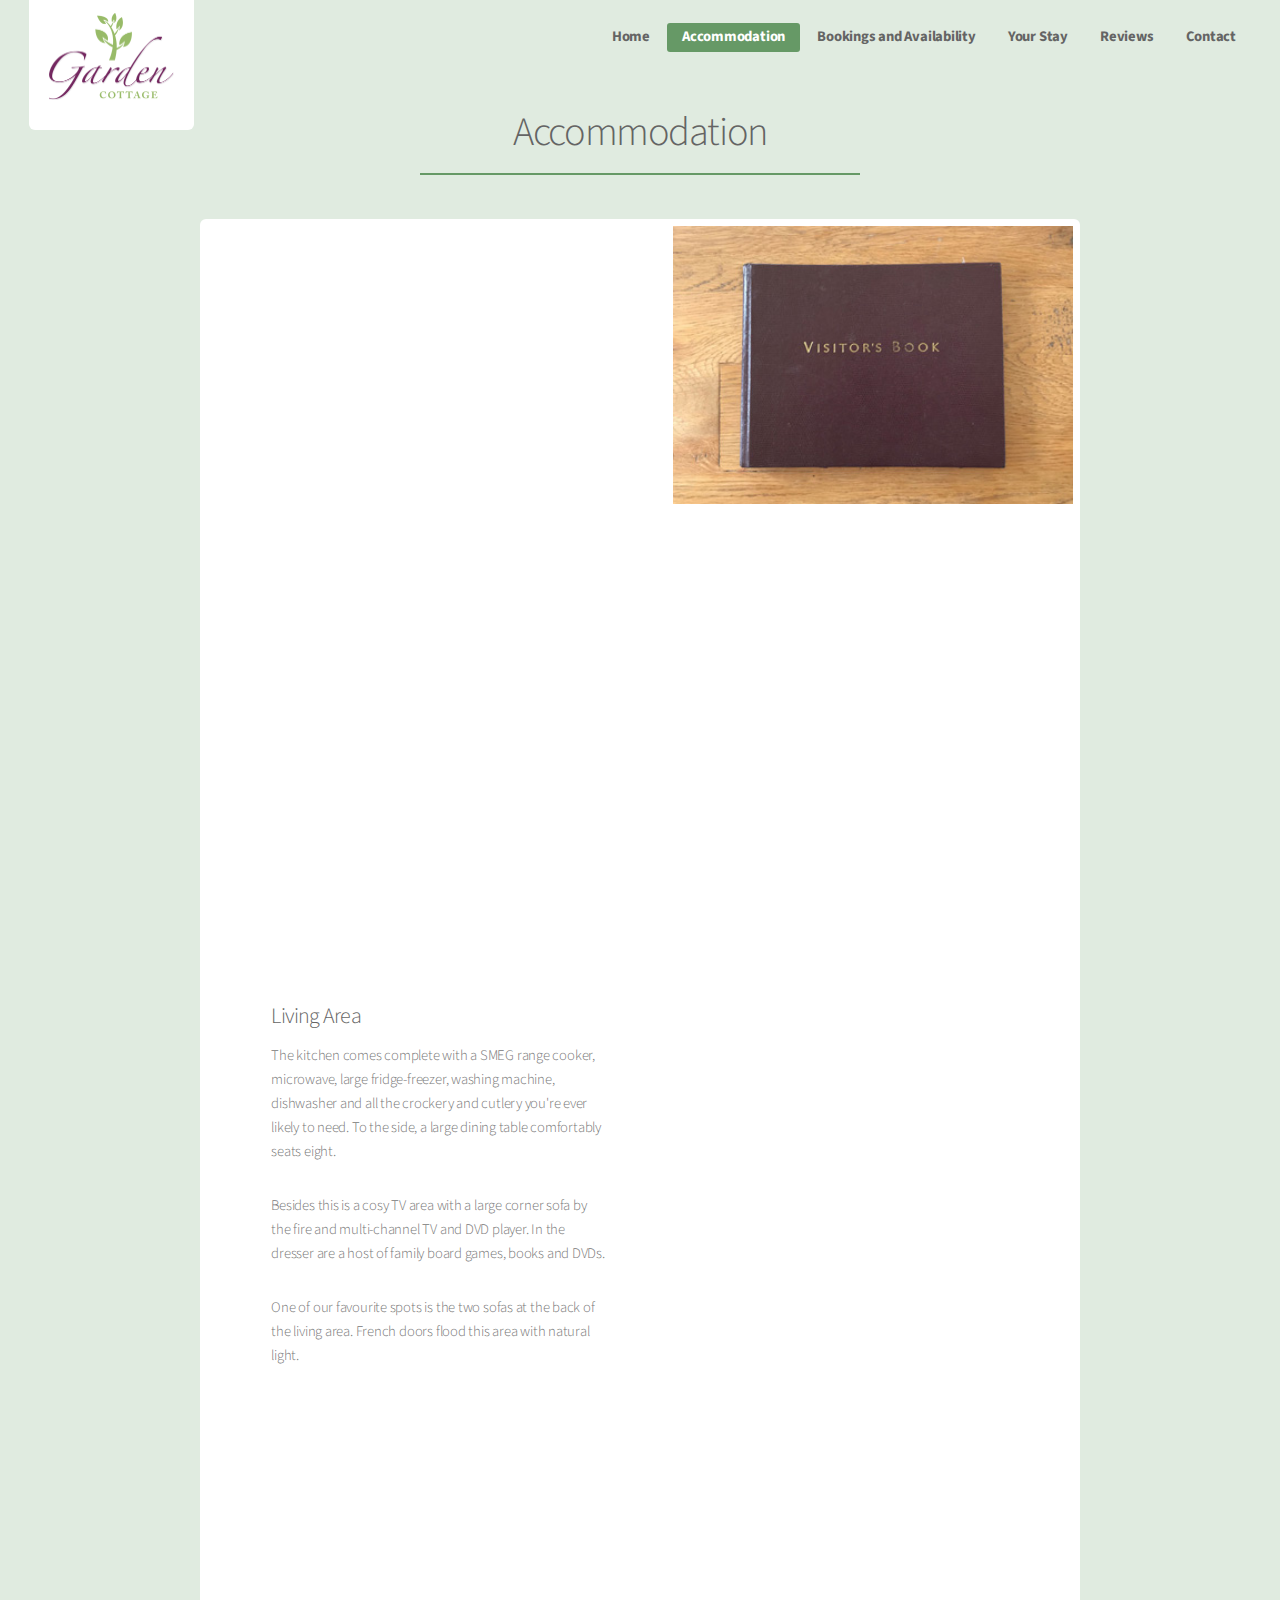
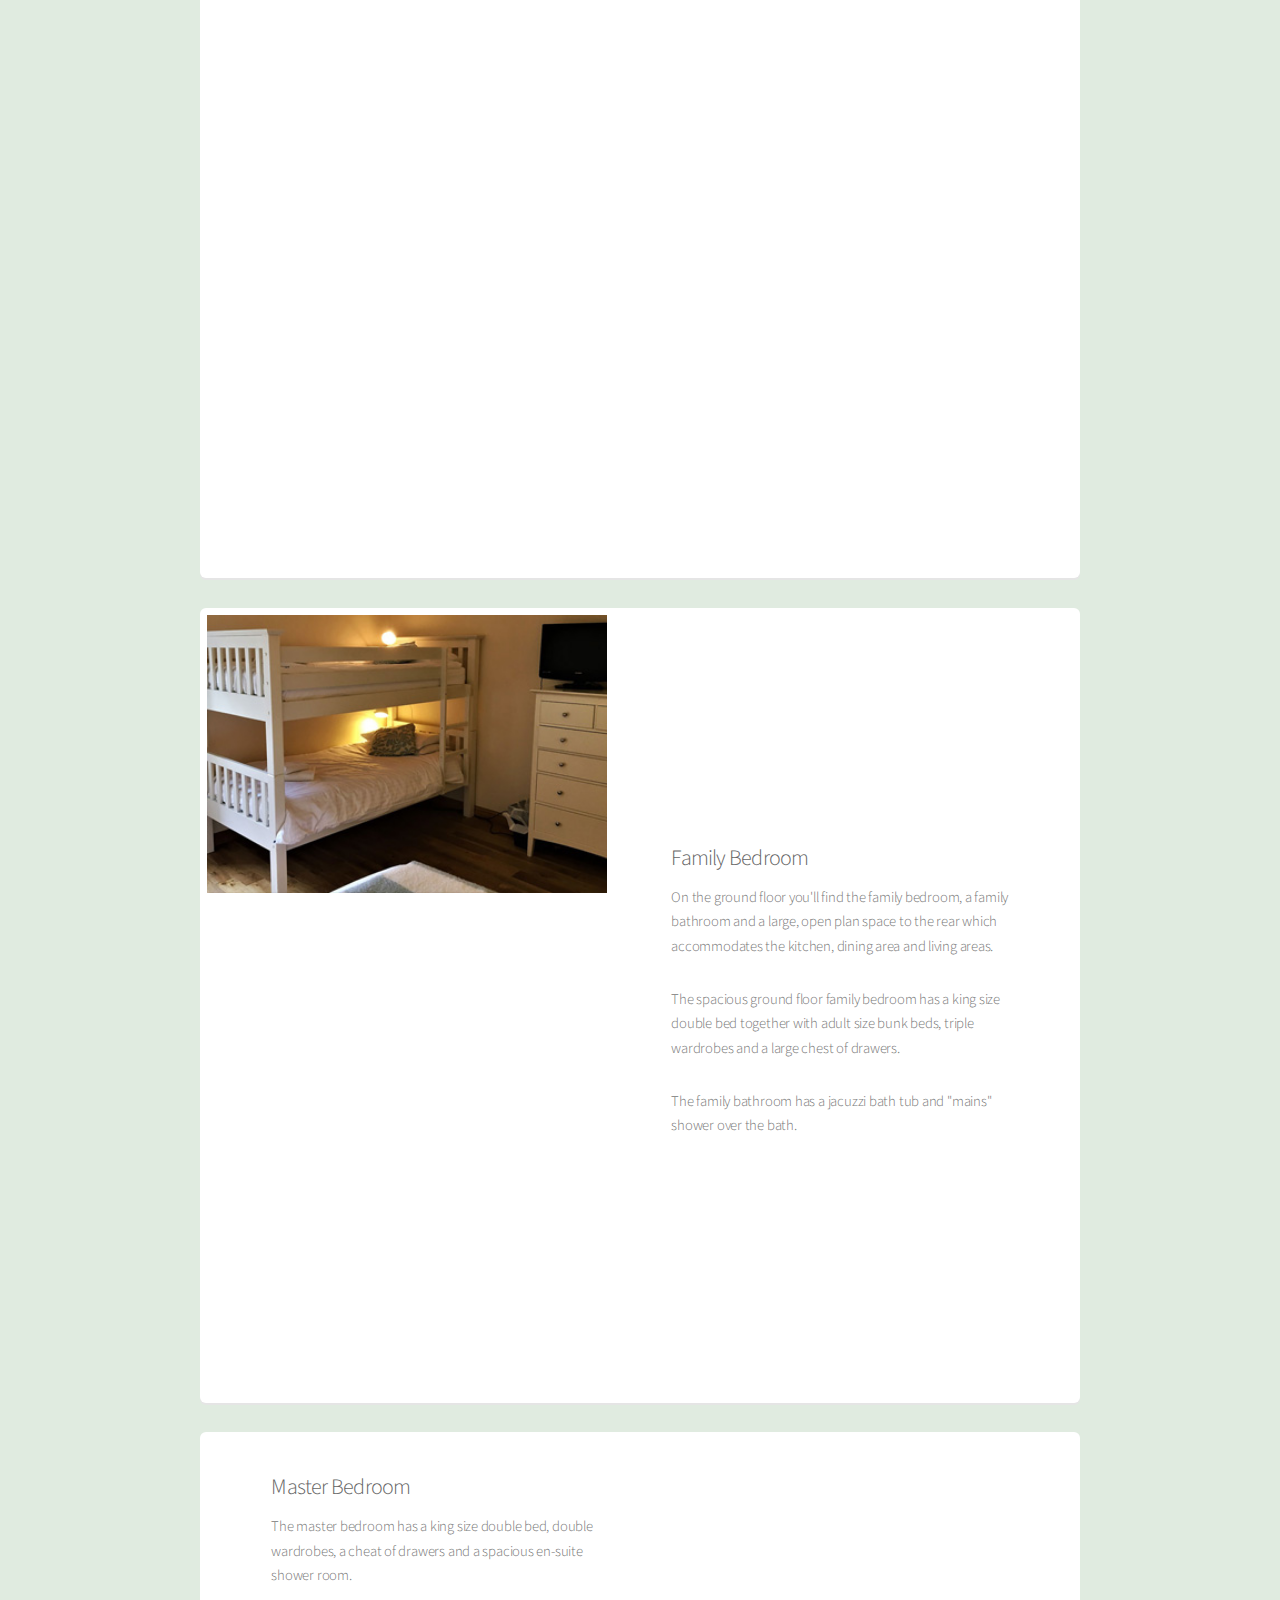
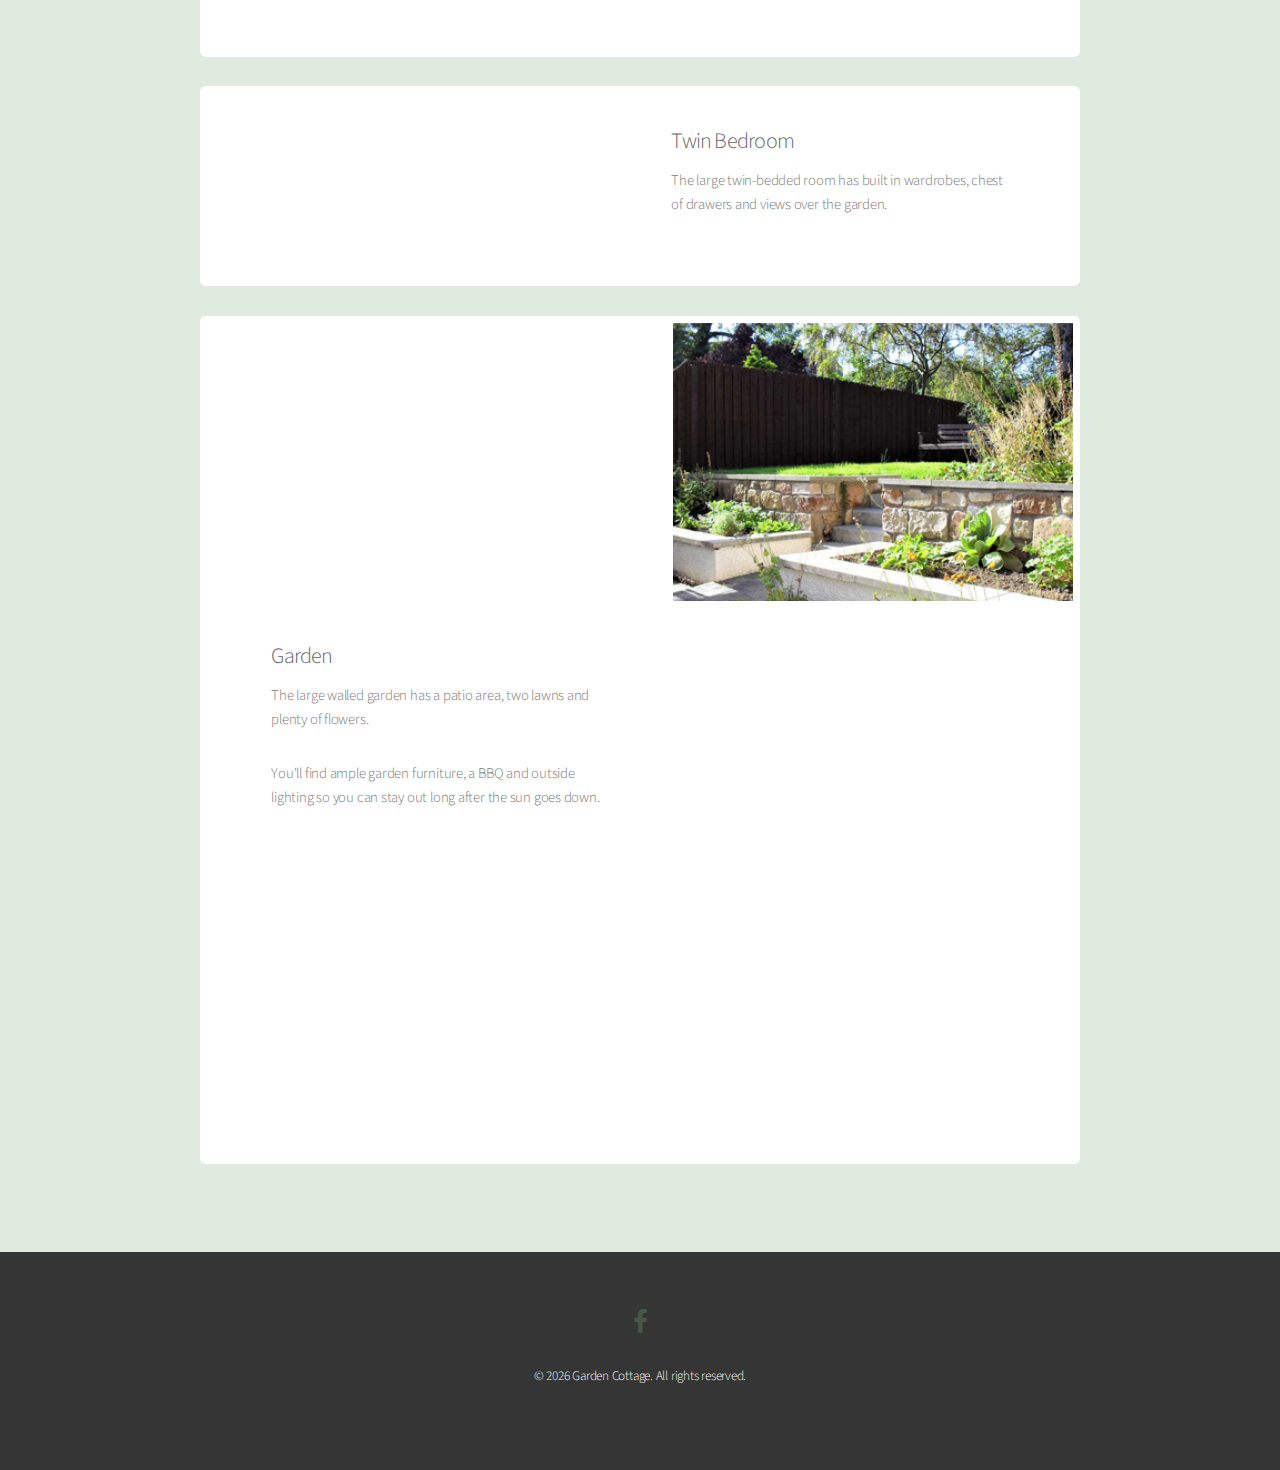
==== accommodation.html @ 1b81fd7d "Updated accommodation page and removed some uneeded code." ====
<!DOCTYPE HTML>
<html>
	<head>
		<title>Accommodation - Garden Cottage, Crail</title>
		<meta charset="utf-8" />
		<meta name="viewport" content="width=device-width, initial-scale=1" />
		<link rel="stylesheet" href="assets/css/main.css" />
		<link rel="stylesheet" href="assets/css/photoswipe.css" />
		<link rel="stylesheet" href="assets/css/default-skin/default-skin.css" />
		<link rel="stylesheet" href="assets/css/gallery.css" />
		<link rel="stylesheet" href="assets/css/font-awesome.min.css" />
	</head>
	<body>
		<div id="page-wrapper">

			<!-- Header -->
			<header id="header" class="alt">
					<h1 class="h1--home"><a href="index.html"><img src="assets/images/garden-cottage-logo.png" /></a></h1>
					<nav id="nav">
						<ul>
							<li><a href="index.html">Home</a></li>
							<li><a href="accommodation.html" class="active">Accommodation</a></li>
							<li><a href="bookings.html">Bookings and Availability</a></li>
							<li><a href="your-stay.html">Your Stay</a></li>
							<li><a href="reviews.html">Reviews</a></li>
							<li><a href="contact.html">Contact</a></li>
						</ul>
					</nav>
				</header>

			<!-- Main -->
				<section id="main" class="container">
					<header>
						<h2 class="border--green">Accommodation</h2>
						<!-- <p class="border--green">More information about Garden Cottage.</p> -->
					</header>

					<section class="box special features padding-half">
						<!-- Spotlight -->
						<section class="spotlight style1 orient-left content-align-left image-position-center onscroll-image-fade-in">
							<div class="content">
								<h2>Living Area</h2>
								<p>The kitchen comes complete with a SMEG range cooker, microwave, large fridge-freezer, washing machine, dishwasher and all the crockery and cutlery you're ever likely to need. To the side, a large dining table comfortably seats eight.</p>
								<p>Besides this is a cosy TV area with a large corner sofa by the fire and multi-channel TV and DVD player. In the dresser are a host of family board games, books and DVDs.</p>
								<p>One of our favourite spots is the two sofas at the back of the living area. French doors flood this area with natural light.</p>
							</div>
							<div class="image">
								<div class="cottage-gallery-img">
									<img src="assets/images/gallery/low/3.jpg" alt="" />
									<img src="assets/images/gallery/low/4.jpg" alt="" />
									<img src="assets/images/gallery/low/5.jpg" alt="" />
									<img src="assets/images/gallery/low/7.jpg" alt="" />
									<img src="assets/images/gallery/low/11.jpg" alt="" />
									<img src="assets/images/gallery/low/12.jpg" alt="" />
									<img src="assets/images/gallery/low/13.jpg" alt="" />
								</div>
							</div>
						</section>
					</section>
				
				<section class="box special features padding-half">
					<!-- Spotlight -->
					<section class="spotlight style1 orient-right content-align-left image-position-center onscroll-image-fade-in" id="first">
						<div class="content">
							<h2>Family Bedroom</h2>
							<p>On the ground floor you'll find the family bedroom, a family bathroom and a large, open plan space to the rear which accommodates the kitchen, dining area and living areas.</p>
							<p>The spacious ground floor family bedroom has a king size double bed together with adult size bunk beds, triple wardrobes and a large chest of drawers.</p>
							<p>The family bathroom has a jacuzzi bath tub and "mains" shower over the bath.</p>
						</div>
						<div class="image">
							<div class="cottage-gallery-img">
								<img src="assets/images/gallery/low/9.jpg" alt="" />
								<img src="assets/images/gallery/low/10.jpg" alt="" />
								<img src="assets/images/family-bedroom/3.jpg" alt="" />
							</div>
						</div>
					</section>
				</section>

				<section class="box special features padding-half">
					<!-- Spotlight -->
					<section class="spotlight style1 orient-left content-align-left image-position-center onscroll-image-fade-in">
						<div class="content">
							<h2>Master Bedroom</h2>
							<p>The master bedroom has a king size double bed, double wardrobes, a cheat of drawers and a spacious en-suite shower room.</p>
						</div>
						<div class="image">
							<div class="cottage-gallery-img">
								<div><img src="assets/images/gallery/low/2.jpg" alt="" /></div>
								<div><img src="assets/images/gallery/low/14.jpg" alt="" /></div>
							</div>
						</div>
					</section>
				</section>

				<section class="box special features padding-half">
					<!-- Spotlight -->
					<section class="spotlight style1 orient-right content-align-left image-position-center onscroll-image-fade-in">
						<div class="content">
							<h2>Twin Bedroom</h2>
							<p>The large twin-bedded room has built in wardrobes, chest of drawers and views over the garden.</p>
						</div>
						<div class="image">
							<div class="cottage-gallery-img">
								<div><img src="assets/images/twin-bedroom/1.jpg" alt="" /></div>
								<div><img src="assets/images/twin-bedroom/2.jpg" alt="" /></div>
								<div><img src="assets/images/twin-bedroom/3.jpg" alt="" /></div>
								<div><img src="assets/images/twin-bedroom/4.jpg" alt="" /></div>
							</div>
						</div>
					</section>
				</section>
				
				<section class="box special features padding-half">
					<!-- Spotlight -->
					<section class="spotlight style1 orient-left content-align-left image-position-center onscroll-image-fade-in" id="first">
						<div class="content">
							<h2>Garden</h2>
							<p>The large walled garden has a patio area, two lawns and plenty of flowers.</p>
							<p>You'll find ample garden furniture, a BBQ and outside lighting so you can stay out long after the sun goes down.</p>
						</div>
						<div class="image">
							<div class="cottage-gallery-img">
							<img src="assets/images/gallery/low/1.jpg" alt="" />
								<img src="assets/images/gallery/low/17.jpg" alt="" />
								<img src="assets/images/gallery/low/18.jpg" alt="" />
							</div>
						</div>
					</section>
				</section>
			</section>

			<!-- Footer -->
			<footer id="footer">
				<ul class="icons">
					<li><a href="https://www.facebook.com/Garden-Cottage-Crail-292524040769856/" class="icon fa-facebook" target="_blank"><span class="label">Facebook</span></a></li>
				</ul>
				<ul class="copyright">
					<li>&copy; <script>document.write(new Date().getFullYear());</script> Garden Cottage. All rights reserved.</li>
				</ul>
			</footer>

		</div>

		<!-- Scripts -->
			<script src="assets/js/jquery.min.js"></script>
			<script src="assets/js/browser.min.js"></script>
			<script src="assets/js/jquery.scrollex.min.js"></script>
			<script src="assets/js/jquery.dropotron.min.js"></script>
			<script src="assets/js/jquery.scrollgress.min.js"></script>
			<script src="assets/js/skel.min.js"></script>
			<script src="assets/js/util.js"></script>
			<script src="assets/js/main.js"></script>
			<script src="assets/slick/slick.min.js"></script>
	</body>
</html>
---- assets/css/main.css ----
@import url("font-awesome.min.css");
@import url("https://fonts.googleapis.com/css?family=Source+Sans+Pro:300,400,300italic,400italic");

/* Reset */

	html, body, div, span, applet, object, iframe, h1, h2, h3, h4, h5, h6, p, blockquote, pre, a, abbr, acronym, address, big, cite, code, del, dfn, em, img, ins, kbd, q, s, samp, small, strike, strong, sub, sup, tt, var, b, u, i, center, dl, dt, dd, ol, ul, li, fieldset, form, label, legend, table, caption, tbody, tfoot, thead, tr, th, td, article, aside, canvas, details, embed, figure, figcaption, footer, header, hgroup, menu, nav, output, ruby, section, summary, time, mark, audio, video {
		margin: 0;
		padding: 0;
		border: 0;
		font-size: 100%;
		font: inherit;
		vertical-align: baseline;
	}

	a {
		cursor: pointer;
	}

	article, aside, details, figcaption, figure, footer, header, hgroup, menu, nav, section {
		display: block;
	}

	body {
		line-height: 1;
	}

	ol, ul {
		list-style: none;
	}

	blockquote, q {
		quotes: none;
	}

	blockquote:before, blockquote:after, q:before, q:after {
		content: '';
		content: none;
	}

	table {
		border-collapse: collapse;
		border-spacing: 0;
	}

	body {
		-webkit-text-size-adjust: none;
	}

/* Box Model */

	*, *:before, *:after {
		-moz-box-sizing: border-box;
		-webkit-box-sizing: border-box;
		box-sizing: border-box;
	}

/* Containers */

	.container {
		margin-left: auto;
		margin-right: auto;
	}

	.container.\31 25\25 {
		width: 100%;
		max-width: 75em;
		min-width: 60em;
	}

	.container.\37 5\25 {
		width: 45em;
	}

	.container.\35 0\25 {
		width: 30em;
	}

	.container.\32 5\25 {
		width: 15em;
	}

	.container {
		width: 60em;
	}

	@media screen and (max-width: 1680px) {

		.container.\31 25\25 {
			width: 100%;
			max-width: 75em;
			min-width: 60em;
		}

		.container.\37 5\25 {
			width: 45em;
		}

		.container.\35 0\25 {
			width: 30em;
		}

		.container.\32 5\25 {
			width: 15em;
		}

		.container {
			width: 60em;
		}

	}

	@media screen and (max-width: 1280px) {

		.container.\31 25\25 {
			width: 100%;
			max-width: 75em;
			min-width: 60em;
		}

		.container.\37 5\25 {
			width: 45em;
		}

		.container.\35 0\25 {
			width: 30em;
		}

		.container.\32 5\25 {
			width: 15em;
		}

		.container {
			width: 60em;
		}

	}

	@media screen and (max-width: 980px) {

		.container.\31 25\25 {
			width: 100%;
			max-width: 112.5%;
			min-width: 90%;
		}

		.container.\37 5\25 {
			width: 67.5%;
		}

		.container.\35 0\25 {
			width: 45%;
		}

		.container.\32 5\25 {
			width: 22.5%;
		}

		.container {
			width: 90%;
		}

	}

	@media screen and (max-width: 840px) {

		.container.\31 25\25 {
			width: 100%;
			max-width: 112.5%;
			min-width: 90%;
		}

		.container.\37 5\25 {
			width: 67.5%;
		}

		.container.\35 0\25 {
			width: 45%;
		}

		.container.\32 5\25 {
			width: 22.5%;
		}

		.container {
			width: 90% !important;
		}

	}

	@media screen and (max-width: 736px) {

		.container.\31 25\25 {
			width: 100%;
			max-width: 125%;
			min-width: 100%;
		}

		.container.\37 5\25 {
			width: 75%;
		}

		.container.\35 0\25 {
			width: 50%;
		}

		.container.\32 5\25 {
			width: 25%;
		}

		.container {
			width: 100% !important;
		}

	}

	@media screen and (max-width: 480px) {

		.container.\31 25\25 {
			width: 100%;
			max-width: 125%;
			min-width: 100%;
		}

		.container.\37 5\25 {
			width: 75%;
		}

		.container.\35 0\25 {
			width: 50%;
		}

		.container.\32 5\25 {
			width: 25%;
		}

		.container {
			width: 100% !important;
		}

	}

/* Grid */

	.row {
		border-bottom: solid 1px transparent;
		-moz-box-sizing: border-box;
		-webkit-box-sizing: border-box;
		box-sizing: border-box;
	}

	.row > * {
		float: left;
		-moz-box-sizing: border-box;
		-webkit-box-sizing: border-box;
		box-sizing: border-box;
	}

	.row:after, .row:before {
		content: '';
		display: block;
		clear: both;
		height: 0;
	}

	.row.uniform > * > :first-child {
		margin-top: 0;
	}

	.row.uniform > * > :last-child {
		margin-bottom: 0;
	}

	.row.\30 \25 > * {
		padding: 0 0 0 0em;
	}

	.row.\30 \25 {
		margin: 0 0 -1px 0em;
	}

	.row.uniform.\30 \25 > * {
		padding: 0em 0 0 0em;
	}

	.row.uniform.\30 \25 {
		margin: 0em 0 -1px 0em;
	}

	.row > * {
		padding: 0 0 0 2em;
	}

	.row {
		margin: 0 0 -1px -2em;
	}

	.row.uniform > * {
		padding: 2em 0 0 2em;
	}

	.row.uniform {
		margin: -2em 0 -1px -2em;
	}

	.row.\32 00\25 > * {
		padding: 0 0 0 4em;
	}

	.row.\32 00\25 {
		margin: 0 0 -1px -4em;
	}

	.row.uniform.\32 00\25 > * {
		padding: 4em 0 0 4em;
	}

	.row.uniform.\32 00\25 {
		margin: -4em 0 -1px -4em;
	}

	.row.\31 50\25 > * {
		padding: 0 0 0 3em;
	}

	.row.\31 50\25 {
		margin: 0 0 -1px -3em;
	}

	.row.uniform.\31 50\25 > * {
		padding: 3em 0 0 3em;
	}

	.row.uniform.\31 50\25 {
		margin: -3em 0 -1px -3em;
	}

	.row.\35 0\25 > * {
		padding: 0 0 0 1em;
	}

	.row.\35 0\25 {
		margin: 0 0 -1px -1em;
	}

	.row.uniform.\35 0\25 > * {
		padding: 1em 0 0 1em;
	}

	.row.uniform.\35 0\25 {
		margin: -1em 0 -1px -1em;
	}

	.row.\32 5\25 > * {
		padding: 0 0 0 0.5em;
	}

	.row.\32 5\25 {
		margin: 0 0 -1px -0.5em;
	}

	.row.uniform.\32 5\25 > * {
		padding: 0.5em 0 0 0.5em;
	}

	.row.uniform.\32 5\25 {
		margin: -0.5em 0 -1px -0.5em;
	}

	.\31 2u, .\31 2u\24 {
		width: 100%;
		clear: none;
		margin-left: 0;
	}

	.\31 1u, .\31 1u\24 {
		width: 91.6666666667%;
		clear: none;
		margin-left: 0;
	}

	.\31 0u, .\31 0u\24 {
		width: 83.3333333333%;
		clear: none;
		margin-left: 0;
	}

	.\39 u, .\39 u\24 {
		width: 75%;
		clear: none;
		margin-left: 0;
	}

	.\38 u, .\38 u\24 {
		width: 66.6666666667%;
		clear: none;
		margin-left: 0;
	}

	.\37 u, .\37 u\24 {
		width: 58.3333333333%;
		clear: none;
		margin-left: 0;
	}

	.\36 u, .\36 u\24 {
		width: 50%;
		clear: none;
		margin-left: 0;
	}

	.\35 u, .\35 u\24 {
		width: 41.6666666667%;
		clear: none;
		margin-left: 0;
	}

	.\34 u, .\34 u\24 {
		width: 33.3333333333%;
		clear: none;
		margin-left: 0;
	}

	.\33 u, .\33 u\24 {
		width: 25%;
		clear: none;
		margin-left: 0;
	}

	.\32 u, .\32 u\24 {
		width: 16.6666666667%;
		clear: none;
		margin-left: 0;
	}

	.\31 u, .\31 u\24 {
		width: 8.3333333333%;
		clear: none;
		margin-left: 0;
	}

	.\31 2u\24 + *,
	.\31 1u\24 + *,
	.\31 0u\24 + *,
	.\39 u\24 + *,
	.\38 u\24 + *,
	.\37 u\24 + *,
	.\36 u\24 + *,
	.\35 u\24 + *,
	.\34 u\24 + *,
	.\33 u\24 + *,
	.\32 u\24 + *,
	.\31 u\24 + * {
		clear: left;
	}

	.\-11u {
		margin-left: 91.66667%;
	}

	.\-10u {
		margin-left: 83.33333%;
	}

	.\-9u {
		margin-left: 75%;
	}

	.\-8u {
		margin-left: 66.66667%;
	}

	.\-7u {
		margin-left: 58.33333%;
	}

	.\-6u {
		margin-left: 50%;
	}

	.\-5u {
		margin-left: 41.66667%;
	}

	.\-4u {
		margin-left: 33.33333%;
	}

	.\-3u {
		margin-left: 25%;
	}

	.\-2u {
		margin-left: 16.66667%;
	}

	.\-1u {
		margin-left: 8.33333%;
	}

	@media screen and (max-width: 1680px) {

		.row > * {
			padding: 0 0 0 2em;
		}

		.row {
			margin: 0 0 -1px -2em;
		}

		.row.uniform > * {
			padding: 2em 0 0 2em;
		}

		.row.uniform {
			margin: -2em 0 -1px -2em;
		}

		.row.\32 00\25 > * {
			padding: 0 0 0 4em;
		}

		.row.\32 00\25 {
			margin: 0 0 -1px -4em;
		}

		.row.uniform.\32 00\25 > * {
			padding: 4em 0 0 4em;
		}

		.row.uniform.\32 00\25 {
			margin: -4em 0 -1px -4em;
		}

		.row.\31 50\25 > * {
			padding: 0 0 0 3em;
		}

		.row.\31 50\25 {
			margin: 0 0 -1px -3em;
		}

		.row.uniform.\31 50\25 > * {
			padding: 3em 0 0 3em;
		}

		.row.uniform.\31 50\25 {
			margin: -3em 0 -1px -3em;
		}

		.row.\35 0\25 > * {
			padding: 0 0 0 1em;
		}

		.row.\35 0\25 {
			margin: 0 0 -1px -1em;
		}

		.row.uniform.\35 0\25 > * {
			padding: 1em 0 0 1em;
		}

		.row.uniform.\35 0\25 {
			margin: -1em 0 -1px -1em;
		}

		.row.\32 5\25 > * {
			padding: 0 0 0 0.5em;
		}

		.row.\32 5\25 {
			margin: 0 0 -1px -0.5em;
		}

		.row.uniform.\32 5\25 > * {
			padding: 0.5em 0 0 0.5em;
		}

		.row.uniform.\32 5\25 {
			margin: -0.5em 0 -1px -0.5em;
		}

		.\31 2u\28wide\29, .\31 2u\24\28wide\29 {
			width: 100%;
			clear: none;
			margin-left: 0;
		}

		.\31 1u\28wide\29, .\31 1u\24\28wide\29 {
			width: 91.6666666667%;
			clear: none;
			margin-left: 0;
		}

		.\31 0u\28wide\29, .\31 0u\24\28wide\29 {
			width: 83.3333333333%;
			clear: none;
			margin-left: 0;
		}

		.\39 u\28wide\29, .\39 u\24\28wide\29 {
			width: 75%;
			clear: none;
			margin-left: 0;
		}

		.\38 u\28wide\29, .\38 u\24\28wide\29 {
			width: 66.6666666667%;
			clear: none;
			margin-left: 0;
		}

		.\37 u\28wide\29, .\37 u\24\28wide\29 {
			width: 58.3333333333%;
			clear: none;
			margin-left: 0;
		}

		.\36 u\28wide\29, .\36 u\24\28wide\29 {
			width: 50%;
			clear: none;
			margin-left: 0;
		}

		.\35 u\28wide\29, .\35 u\24\28wide\29 {
			width: 41.6666666667%;
			clear: none;
			margin-left: 0;
		}

		.\34 u\28wide\29, .\34 u\24\28wide\29 {
			width: 33.3333333333%;
			clear: none;
			margin-left: 0;
		}

		.\33 u\28wide\29, .\33 u\24\28wide\29 {
			width: 25%;
			clear: none;
			margin-left: 0;
		}

		.\32 u\28wide\29, .\32 u\24\28wide\29 {
			width: 16.6666666667%;
			clear: none;
			margin-left: 0;
		}

		.\31 u\28wide\29, .\31 u\24\28wide\29 {
			width: 8.3333333333%;
			clear: none;
			margin-left: 0;
		}

		.\31 2u\24\28wide\29 + *,
		.\31 1u\24\28wide\29 + *,
		.\31 0u\24\28wide\29 + *,
		.\39 u\24\28wide\29 + *,
		.\38 u\24\28wide\29 + *,
		.\37 u\24\28wide\29 + *,
		.\36 u\24\28wide\29 + *,
		.\35 u\24\28wide\29 + *,
		.\34 u\24\28wide\29 + *,
		.\33 u\24\28wide\29 + *,
		.\32 u\24\28wide\29 + *,
		.\31 u\24\28wide\29 + * {
			clear: left;
		}

		.\-11u\28wide\29 {
			margin-left: 91.66667%;
		}

		.\-10u\28wide\29 {
			margin-left: 83.33333%;
		}

		.\-9u\28wide\29 {
			margin-left: 75%;
		}

		.\-8u\28wide\29 {
			margin-left: 66.66667%;
		}

		.\-7u\28wide\29 {
			margin-left: 58.33333%;
		}

		.\-6u\28wide\29 {
			margin-left: 50%;
		}

		.\-5u\28wide\29 {
			margin-left: 41.66667%;
		}

		.\-4u\28wide\29 {
			margin-left: 33.33333%;
		}

		.\-3u\28wide\29 {
			margin-left: 25%;
		}

		.\-2u\28wide\29 {
			margin-left: 16.66667%;
		}

		.\-1u\28wide\29 {
			margin-left: 8.33333%;
		}

	}

	@media screen and (max-width: 1280px) {

		.row > * {
			padding: 0 0 0 2em;
		}

		.row {
			margin: 0 0 -1px -2em;
		}

		.row.uniform > * {
			padding: 2em 0 0 2em;
		}

		.row.uniform {
			margin: -2em 0 -1px -2em;
		}

		.row.\32 00\25 > * {
			padding: 0 0 0 4em;
		}

		.row.\32 00\25 {
			margin: 0 0 -1px -4em;
		}

		.row.uniform.\32 00\25 > * {
			padding: 4em 0 0 4em;
		}

		.row.uniform.\32 00\25 {
			margin: -4em 0 -1px -4em;
		}

		.row.\31 50\25 > * {
			padding: 0 0 0 3em;
		}

		.row.\31 50\25 {
			margin: 0 0 -1px -3em;
		}

		.row.uniform.\31 50\25 > * {
			padding: 3em 0 0 3em;
		}

		.row.uniform.\31 50\25 {
			margin: -3em 0 -1px -3em;
		}

		.row.\35 0\25 > * {
			padding: 0 0 0 1em;
		}

		.row.\35 0\25 {
			margin: 0 0 -1px -1em;
		}

		.row.uniform.\35 0\25 > * {
			padding: 1em 0 0 1em;
		}

		.row.uniform.\35 0\25 {
			margin: -1em 0 -1px -1em;
		}

		.row.\32 5\25 > * {
			padding: 0 0 0 0.5em;
		}

		.row.\32 5\25 {
			margin: 0 0 -1px -0.5em;
		}

		.row.uniform.\32 5\25 > * {
			padding: 0.5em 0 0 0.5em;
		}

		.row.uniform.\32 5\25 {
			margin: -0.5em 0 -1px -0.5em;
		}

		.\31 2u\28normal\29, .\31 2u\24\28normal\29 {
			width: 100%;
			clear: none;
			margin-left: 0;
		}

		.\31 1u\28normal\29, .\31 1u\24\28normal\29 {
			width: 91.6666666667%;
			clear: none;
			margin-left: 0;
		}

		.\31 0u\28normal\29, .\31 0u\24\28normal\29 {
			width: 83.3333333333%;
			clear: none;
			margin-left: 0;
		}

		.\39 u\28normal\29, .\39 u\24\28normal\29 {
			width: 75%;
			clear: none;
			margin-left: 0;
		}

		.\38 u\28normal\29, .\38 u\24\28normal\29 {
			width: 66.6666666667%;
			clear: none;
			margin-left: 0;
		}

		.\37 u\28normal\29, .\37 u\24\28normal\29 {
			width: 58.3333333333%;
			clear: none;
			margin-left: 0;
		}

		.\36 u\28normal\29, .\36 u\24\28normal\29 {
			width: 50%;
			clear: none;
			margin-left: 0;
		}

		.\35 u\28normal\29, .\35 u\24\28normal\29 {
			width: 41.6666666667%;
			clear: none;
			margin-left: 0;
		}

		.\34 u\28normal\29, .\34 u\24\28normal\29 {
			width: 33.3333333333%;
			clear: none;
			margin-left: 0;
		}

		.\33 u\28normal\29, .\33 u\24\28normal\29 {
			width: 25%;
			clear: none;
			margin-left: 0;
		}

		.\32 u\28normal\29, .\32 u\24\28normal\29 {
			width: 16.6666666667%;
			clear: none;
			margin-left: 0;
		}

		.\31 u\28normal\29, .\31 u\24\28normal\29 {
			width: 8.3333333333%;
			clear: none;
			margin-left: 0;
		}

		.\31 2u\24\28normal\29 + *,
		.\31 1u\24\28normal\29 + *,
		.\31 0u\24\28normal\29 + *,
		.\39 u\24\28normal\29 + *,
		.\38 u\24\28normal\29 + *,
		.\37 u\24\28normal\29 + *,
		.\36 u\24\28normal\29 + *,
		.\35 u\24\28normal\29 + *,
		.\34 u\24\28normal\29 + *,
		.\33 u\24\28normal\29 + *,
		.\32 u\24\28normal\29 + *,
		.\31 u\24\28normal\29 + * {
			clear: left;
		}

		.\-11u\28normal\29 {
			margin-left: 91.66667%;
		}

		.\-10u\28normal\29 {
			margin-left: 83.33333%;
		}

		.\-9u\28normal\29 {
			margin-left: 75%;
		}

		.\-8u\28normal\29 {
			margin-left: 66.66667%;
		}

		.\-7u\28normal\29 {
			margin-left: 58.33333%;
		}

		.\-6u\28normal\29 {
			margin-left: 50%;
		}

		.\-5u\28normal\29 {
			margin-left: 41.66667%;
		}

		.\-4u\28normal\29 {
			margin-left: 33.33333%;
		}

		.\-3u\28normal\29 {
			margin-left: 25%;
		}

		.\-2u\28normal\29 {
			margin-left: 16.66667%;
		}

		.\-1u\28normal\29 {
			margin-left: 8.33333%;
		}

	}

	@media screen and (max-width: 980px) {

		.row > * {
			padding: 0 0 0 2em;
		}

		.row {
			margin: 0 0 -1px -2em;
		}

		.row.uniform > * {
			padding: 2em 0 0 2em;
		}

		.row.uniform {
			margin: -2em 0 -1px -2em;
		}

		.row.\32 00\25 > * {
			padding: 0 0 0 4em;
		}

		.row.\32 00\25 {
			margin: 0 0 -1px -4em;
		}

		.row.uniform.\32 00\25 > * {
			padding: 4em 0 0 4em;
		}

		.row.uniform.\32 00\25 {
			margin: -4em 0 -1px -4em;
		}

		.row.\31 50\25 > * {
			padding: 0 0 0 3em;
		}

		.row.\31 50\25 {
			margin: 0 0 -1px -3em;
		}

		.row.uniform.\31 50\25 > * {
			padding: 3em 0 0 3em;
		}

		.row.uniform.\31 50\25 {
			margin: -3em 0 -1px -3em;
		}

		.row.\35 0\25 > * {
			padding: 0 0 0 1em;
		}

		.row.\35 0\25 {
			margin: 0 0 -1px -1em;
		}

		.row.uniform.\35 0\25 > * {
			padding: 1em 0 0 1em;
		}

		.row.uniform.\35 0\25 {
			margin: -1em 0 -1px -1em;
		}

		.row.\32 5\25 > * {
			padding: 0 0 0 0.5em;
		}

		.row.\32 5\25 {
			margin: 0 0 -1px -0.5em;
		}

		.row.uniform.\32 5\25 > * {
			padding: 0.5em 0 0 0.5em;
		}

		.row.uniform.\32 5\25 {
			margin: -0.5em 0 -1px -0.5em;
		}

		.\31 2u\28narrow\29, .\31 2u\24\28narrow\29 {
			width: 100%;
			clear: none;
			margin-left: 0;
		}

		.\31 1u\28narrow\29, .\31 1u\24\28narrow\29 {
			width: 91.6666666667%;
			clear: none;
			margin-left: 0;
		}

		.\31 0u\28narrow\29, .\31 0u\24\28narrow\29 {
			width: 83.3333333333%;
			clear: none;
			margin-left: 0;
		}

		.\39 u\28narrow\29, .\39 u\24\28narrow\29 {
			width: 75%;
			clear: none;
			margin-left: 0;
		}

		.\38 u\28narrow\29, .\38 u\24\28narrow\29 {
			width: 66.6666666667%;
			clear: none;
			margin-left: 0;
		}

		.\37 u\28narrow\29, .\37 u\24\28narrow\29 {
			width: 58.3333333333%;
			clear: none;
			margin-left: 0;
		}

		.\36 u\28narrow\29, .\36 u\24\28narrow\29 {
			width: 50%;
			clear: none;
			margin-left: 0;
		}

		.\35 u\28narrow\29, .\35 u\24\28narrow\29 {
			width: 41.6666666667%;
			clear: none;
			margin-left: 0;
		}

		.\34 u\28narrow\29, .\34 u\24\28narrow\29 {
			width: 33.3333333333%;
			clear: none;
			margin-left: 0;
		}

		.\33 u\28narrow\29, .\33 u\24\28narrow\29 {
			width: 25%;
			clear: none;
			margin-left: 0;
		}

		.\32 u\28narrow\29, .\32 u\24\28narrow\29 {
			width: 16.6666666667%;
			clear: none;
			margin-left: 0;
		}

		.\31 u\28narrow\29, .\31 u\24\28narrow\29 {
			width: 8.3333333333%;
			clear: none;
			margin-left: 0;
		}

		.\31 2u\24\28narrow\29 + *,
		.\31 1u\24\28narrow\29 + *,
		.\31 0u\24\28narrow\29 + *,
		.\39 u\24\28narrow\29 + *,
		.\38 u\24\28narrow\29 + *,
		.\37 u\24\28narrow\29 + *,
		.\36 u\24\28narrow\29 + *,
		.\35 u\24\28narrow\29 + *,
		.\34 u\24\28narrow\29 + *,
		.\33 u\24\28narrow\29 + *,
		.\32 u\24\28narrow\29 + *,
		.\31 u\24\28narrow\29 + * {
			clear: left;
		}

		.\-11u\28narrow\29 {
			margin-left: 91.66667%;
		}

		.\-10u\28narrow\29 {
			margin-left: 83.33333%;
		}

		.\-9u\28narrow\29 {
			margin-left: 75%;
		}

		.\-8u\28narrow\29 {
			margin-left: 66.66667%;
		}

		.\-7u\28narrow\29 {
			margin-left: 58.33333%;
		}

		.\-6u\28narrow\29 {
			margin-left: 50%;
		}

		.\-5u\28narrow\29 {
			margin-left: 41.66667%;
		}

		.\-4u\28narrow\29 {
			margin-left: 33.33333%;
		}

		.\-3u\28narrow\29 {
			margin-left: 25%;
		}

		.\-2u\28narrow\29 {
			margin-left: 16.66667%;
		}

		.\-1u\28narrow\29 {
			margin-left: 8.33333%;
		}

	}

	@media screen and (max-width: 840px) {

		.row > * {
			padding: 0 0 0 2em;
		}

		.row {
			margin: 0 0 -1px -2em;
		}

		.row.uniform > * {
			padding: 2em 0 0 2em;
		}

		.row.uniform {
			margin: -2em 0 -1px -2em;
		}

		.row.\32 00\25 > * {
			padding: 0 0 0 4em;
		}

		.row.\32 00\25 {
			margin: 0 0 -1px -4em;
		}

		.row.uniform.\32 00\25 > * {
			padding: 4em 0 0 4em;
		}

		.row.uniform.\32 00\25 {
			margin: -4em 0 -1px -4em;
		}

		.row.\31 50\25 > * {
			padding: 0 0 0 3em;
		}

		.row.\31 50\25 {
			margin: 0 0 -1px -3em;
		}

		.row.uniform.\31 50\25 > * {
			padding: 3em 0 0 3em;
		}

		.row.uniform.\31 50\25 {
			margin: -3em 0 -1px -3em;
		}

		.row.\35 0\25 > * {
			padding: 0 0 0 1em;
		}

		.row.\35 0\25 {
			margin: 0 0 -1px -1em;
		}

		.row.uniform.\35 0\25 > * {
			padding: 1em 0 0 1em;
		}

		.row.uniform.\35 0\25 {
			margin: -1em 0 -1px -1em;
		}

		.row.\32 5\25 > * {
			padding: 0 0 0 0.5em;
		}

		.row.\32 5\25 {
			margin: 0 0 -1px -0.5em;
		}

		.row.uniform.\32 5\25 > * {
			padding: 0.5em 0 0 0.5em;
		}

		.row.uniform.\32 5\25 {
			margin: -0.5em 0 -1px -0.5em;
		}

		.\31 2u\28narrower\29, .\31 2u\24\28narrower\29 {
			width: 100%;
			clear: none;
			margin-left: 0;
		}

		.\31 1u\28narrower\29, .\31 1u\24\28narrower\29 {
			width: 91.6666666667%;
			clear: none;
			margin-left: 0;
		}

		.\31 0u\28narrower\29, .\31 0u\24\28narrower\29 {
			width: 83.3333333333%;
			clear: none;
			margin-left: 0;
		}

		.\39 u\28narrower\29, .\39 u\24\28narrower\29 {
			width: 75%;
			clear: none;
			margin-left: 0;
		}

		.\38 u\28narrower\29, .\38 u\24\28narrower\29 {
			width: 66.6666666667%;
			clear: none;
			margin-left: 0;
		}

		.\37 u\28narrower\29, .\37 u\24\28narrower\29 {
			width: 58.3333333333%;
			clear: none;
			margin-left: 0;
		}

		.\36 u\28narrower\29, .\36 u\24\28narrower\29 {
			width: 50%;
			clear: none;
			margin-left: 0;
		}

		.\35 u\28narrower\29, .\35 u\24\28narrower\29 {
			width: 41.6666666667%;
			clear: none;
			margin-left: 0;
		}

		.\34 u\28narrower\29, .\34 u\24\28narrower\29 {
			width: 33.3333333333%;
			clear: none;
			margin-left: 0;
		}

		.\33 u\28narrower\29, .\33 u\24\28narrower\29 {
			width: 25%;
			clear: none;
			margin-left: 0;
		}

		.\32 u\28narrower\29, .\32 u\24\28narrower\29 {
			width: 16.6666666667%;
			clear: none;
			margin-left: 0;
		}

		.\31 u\28narrower\29, .\31 u\24\28narrower\29 {
			width: 8.3333333333%;
			clear: none;
			margin-left: 0;
		}

		.\31 2u\24\28narrower\29 + *,
		.\31 1u\24\28narrower\29 + *,
		.\31 0u\24\28narrower\29 + *,
		.\39 u\24\28narrower\29 + *,
		.\38 u\24\28narrower\29 + *,
		.\37 u\24\28narrower\29 + *,
		.\36 u\24\28narrower\29 + *,
		.\35 u\24\28narrower\29 + *,
		.\34 u\24\28narrower\29 + *,
		.\33 u\24\28narrower\29 + *,
		.\32 u\24\28narrower\29 + *,
		.\31 u\24\28narrower\29 + * {
			clear: left;
		}

		.\-11u\28narrower\29 {
			margin-left: 91.66667%;
		}

		.\-10u\28narrower\29 {
			margin-left: 83.33333%;
		}

		.\-9u\28narrower\29 {
			margin-left: 75%;
		}

		.\-8u\28narrower\29 {
			margin-left: 66.66667%;
		}

		.\-7u\28narrower\29 {
			margin-left: 58.33333%;
		}

		.\-6u\28narrower\29 {
			margin-left: 50%;
		}

		.\-5u\28narrower\29 {
			margin-left: 41.66667%;
		}

		.\-4u\28narrower\29 {
			margin-left: 33.33333%;
		}

		.\-3u\28narrower\29 {
			margin-left: 25%;
		}

		.\-2u\28narrower\29 {
			margin-left: 16.66667%;
		}

		.\-1u\28narrower\29 {
			margin-left: 8.33333%;
		}

	}

	@media screen and (max-width: 736px) {

		.row > * {
			padding: 0 0 0 2em;
		}

		.row {
			margin: 0 0 -1px -2em;
		}

		.row.uniform > * {
			padding: 2em 0 0 2em;
		}

		.row.uniform {
			margin: -2em 0 -1px -2em;
		}

		.row.\32 00\25 > * {
			padding: 0 0 0 4em;
		}

		.row.\32 00\25 {
			margin: 0 0 -1px -4em;
		}

		.row.uniform.\32 00\25 > * {
			padding: 4em 0 0 4em;
		}

		.row.uniform.\32 00\25 {
			margin: -4em 0 -1px -4em;
		}

		.row.\31 50\25 > * {
			padding: 0 0 0 3em;
		}

		.row.\31 50\25 {
			margin: 0 0 -1px -3em;
		}

		.row.uniform.\31 50\25 > * {
			padding: 3em 0 0 3em;
		}

		.row.uniform.\31 50\25 {
			margin: -3em 0 -1px -3em;
		}

		.row.\35 0\25 > * {
			padding: 0 0 0 1em;
		}

		.row.\35 0\25 {
			margin: 0 0 -1px -1em;
		}

		.row.uniform.\35 0\25 > * {
			padding: 1em 0 0 1em;
		}

		.row.uniform.\35 0\25 {
			margin: -1em 0 -1px -1em;
		}

		.row.\32 5\25 > * {
			padding: 0 0 0 0.5em;
		}

		.row.\32 5\25 {
			margin: 0 0 -1px -0.5em;
		}

		.row.uniform.\32 5\25 > * {
			padding: 0.5em 0 0 0.5em;
		}

		.row.uniform.\32 5\25 {
			margin: -0.5em 0 -1px -0.5em;
		}

		.\31 2u\28mobile\29, .\31 2u\24\28mobile\29 {
			width: 100%;
			clear: none;
			margin-left: 0;
		}

		.\31 1u\28mobile\29, .\31 1u\24\28mobile\29 {
			width: 91.6666666667%;
			clear: none;
			margin-left: 0;
		}

		.\31 0u\28mobile\29, .\31 0u\24\28mobile\29 {
			width: 83.3333333333%;
			clear: none;
			margin-left: 0;
		}

		.\39 u\28mobile\29, .\39 u\24\28mobile\29 {
			width: 75%;
			clear: none;
			margin-left: 0;
		}

		.\38 u\28mobile\29, .\38 u\24\28mobile\29 {
			width: 66.6666666667%;
			clear: none;
			margin-left: 0;
		}

		.\37 u\28mobile\29, .\37 u\24\28mobile\29 {
			width: 58.3333333333%;
			clear: none;
			margin-left: 0;
		}

		.\36 u\28mobile\29, .\36 u\24\28mobile\29 {
			width: 50%;
			clear: none;
			margin-left: 0;
		}

		.\35 u\28mobile\29, .\35 u\24\28mobile\29 {
			width: 41.6666666667%;
			clear: none;
			margin-left: 0;
		}

		.\34 u\28mobile\29, .\34 u\24\28mobile\29 {
			width: 33.3333333333%;
			clear: none;
			margin-left: 0;
		}

		.\33 u\28mobile\29, .\33 u\24\28mobile\29 {
			width: 25%;
			clear: none;
			margin-left: 0;
		}

		.\32 u\28mobile\29, .\32 u\24\28mobile\29 {
			width: 16.6666666667%;
			clear: none;
			margin-left: 0;
		}

		.\31 u\28mobile\29, .\31 u\24\28mobile\29 {
			width: 8.3333333333%;
			clear: none;
			margin-left: 0;
		}

		.\31 2u\24\28mobile\29 + *,
		.\31 1u\24\28mobile\29 + *,
		.\31 0u\24\28mobile\29 + *,
		.\39 u\24\28mobile\29 + *,
		.\38 u\24\28mobile\29 + *,
		.\37 u\24\28mobile\29 + *,
		.\36 u\24\28mobile\29 + *,
		.\35 u\24\28mobile\29 + *,
		.\34 u\24\28mobile\29 + *,
		.\33 u\24\28mobile\29 + *,
		.\32 u\24\28mobile\29 + *,
		.\31 u\24\28mobile\29 + * {
			clear: left;
		}

		.\-11u\28mobile\29 {
			margin-left: 91.66667%;
		}

		.\-10u\28mobile\29 {
			margin-left: 83.33333%;
		}

		.\-9u\28mobile\29 {
			margin-left: 75%;
		}

		.\-8u\28mobile\29 {
			margin-left: 66.66667%;
		}

		.\-7u\28mobile\29 {
			margin-left: 58.33333%;
		}

		.\-6u\28mobile\29 {
			margin-left: 50%;
		}

		.\-5u\28mobile\29 {
			margin-left: 41.66667%;
		}

		.\-4u\28mobile\29 {
			margin-left: 33.33333%;
		}

		.\-3u\28mobile\29 {
			margin-left: 25%;
		}

		.\-2u\28mobile\29 {
			margin-left: 16.66667%;
		}

		.\-1u\28mobile\29 {
			margin-left: 8.33333%;
		}

	}

	@media screen and (max-width: 480px) {

		.row > * {
			padding: 0 0 0 2em;
		}

		.row {
			margin: 0 0 -1px -2em;
		}

		.row.uniform > * {
			padding: 2em 0 0 2em;
		}

		.row.uniform {
			margin: -2em 0 -1px -2em;
		}

		.row.\32 00\25 > * {
			padding: 0 0 0 4em;
		}

		.row.\32 00\25 {
			margin: 0 0 -1px -4em;
		}

		.row.uniform.\32 00\25 > * {
			padding: 4em 0 0 4em;
		}

		.row.uniform.\32 00\25 {
			margin: -4em 0 -1px -4em;
		}

		.row.\31 50\25 > * {
			padding: 0 0 0 3em;
		}

		.row.\31 50\25 {
			margin: 0 0 -1px -3em;
		}

		.row.uniform.\31 50\25 > * {
			padding: 3em 0 0 3em;
		}

		.row.uniform.\31 50\25 {
			margin: -3em 0 -1px -3em;
		}

		.row.\35 0\25 > * {
			padding: 0 0 0 1em;
		}

		.row.\35 0\25 {
			margin: 0 0 -1px -1em;
		}

		.row.uniform.\35 0\25 > * {
			padding: 1em 0 0 1em;
		}

		.row.uniform.\35 0\25 {
			margin: -1em 0 -1px -1em;
		}

		.row.\32 5\25 > * {
			padding: 0 0 0 0.5em;
		}

		.row.\32 5\25 {
			margin: 0 0 -1px -0.5em;
		}

		.row.uniform.\32 5\25 > * {
			padding: 0.5em 0 0 0.5em;
		}

		.row.uniform.\32 5\25 {
			margin: -0.5em 0 -1px -0.5em;
		}

		.\31 2u\28mobilep\29, .\31 2u\24\28mobilep\29 {
			width: 100%;
			clear: none;
			margin-left: 0;
		}

		.\31 1u\28mobilep\29, .\31 1u\24\28mobilep\29 {
			width: 91.6666666667%;
			clear: none;
			margin-left: 0;
		}

		.\31 0u\28mobilep\29, .\31 0u\24\28mobilep\29 {
			width: 83.3333333333%;
			clear: none;
			margin-left: 0;
		}

		.\39 u\28mobilep\29, .\39 u\24\28mobilep\29 {
			width: 75%;
			clear: none;
			margin-left: 0;
		}

		.\38 u\28mobilep\29, .\38 u\24\28mobilep\29 {
			width: 66.6666666667%;
			clear: none;
			margin-left: 0;
		}

		.\37 u\28mobilep\29, .\37 u\24\28mobilep\29 {
			width: 58.3333333333%;
			clear: none;
			margin-left: 0;
		}

		.\36 u\28mobilep\29, .\36 u\24\28mobilep\29 {
			width: 50%;
			clear: none;
			margin-left: 0;
		}

		.\35 u\28mobilep\29, .\35 u\24\28mobilep\29 {
			width: 41.6666666667%;
			clear: none;
			margin-left: 0;
		}

		.\34 u\28mobilep\29, .\34 u\24\28mobilep\29 {
			width: 33.3333333333%;
			clear: none;
			margin-left: 0;
		}

		.\33 u\28mobilep\29, .\33 u\24\28mobilep\29 {
			width: 25%;
			clear: none;
			margin-left: 0;
		}

		.\32 u\28mobilep\29, .\32 u\24\28mobilep\29 {
			width: 16.6666666667%;
			clear: none;
			margin-left: 0;
		}

		.\31 u\28mobilep\29, .\31 u\24\28mobilep\29 {
			width: 8.3333333333%;
			clear: none;
			margin-left: 0;
		}

		.\31 2u\24\28mobilep\29 + *,
		.\31 1u\24\28mobilep\29 + *,
		.\31 0u\24\28mobilep\29 + *,
		.\39 u\24\28mobilep\29 + *,
		.\38 u\24\28mobilep\29 + *,
		.\37 u\24\28mobilep\29 + *,
		.\36 u\24\28mobilep\29 + *,
		.\35 u\24\28mobilep\29 + *,
		.\34 u\24\28mobilep\29 + *,
		.\33 u\24\28mobilep\29 + *,
		.\32 u\24\28mobilep\29 + *,
		.\31 u\24\28mobilep\29 + * {
			clear: left;
		}

		.\-11u\28mobilep\29 {
			margin-left: 91.66667%;
		}

		.\-10u\28mobilep\29 {
			margin-left: 83.33333%;
		}

		.\-9u\28mobilep\29 {
			margin-left: 75%;
		}

		.\-8u\28mobilep\29 {
			margin-left: 66.66667%;
		}

		.\-7u\28mobilep\29 {
			margin-left: 58.33333%;
		}

		.\-6u\28mobilep\29 {
			margin-left: 50%;
		}

		.\-5u\28mobilep\29 {
			margin-left: 41.66667%;
		}

		.\-4u\28mobilep\29 {
			margin-left: 33.33333%;
		}

		.\-3u\28mobilep\29 {
			margin-left: 25%;
		}

		.\-2u\28mobilep\29 {
			margin-left: 16.66667%;
		}

		.\-1u\28mobilep\29 {
			margin-left: 8.33333%;
		}

	}

/* Basic */

	body {
		background: #e0ebe0; /* #f5f5f5 */
	}

	body, input, select, textarea {
		color: #777;
		font-family: "Source Sans Pro", sans-serif;
		font-size: 16pt;
		font-weight: 300;
		line-height: 1.65em;
		letter-spacing: -0.015em;
	}

	a {
		-moz-transition: color 0.2s ease-in-out, border-bottom-color 0.2s ease-in-out;
		-webkit-transition: color 0.2s ease-in-out, border-bottom-color 0.2s ease-in-out;
		-ms-transition: color 0.2s ease-in-out, border-bottom-color 0.2s ease-in-out;
		transition: color 0.2s ease-in-out, border-bottom-color 0.2s ease-in-out;
		border-bottom: dotted 1px;
		color: #e89980;
		text-decoration: none;
	}

		a:hover {
			border-bottom-color: transparent;
		}

	strong, b {
		color: #646464;
		font-weight: 400;
	}

	em, i {
		font-style: italic;
	}

	p {
		margin: 0 0 2em 0;
	}

	h1, h2, h3, h4, h5, h6 {
		color: #646464;
		font-weight: 300;
		line-height: 1em;
		margin: 0 0 0.5em 0;
	}

		h1 a, h2 a, h3 a, h4 a, h5 a, h6 a {
			color: inherit;
			text-decoration: none;
		}

	h2 {
		font-size: 1.5em;
		line-height: 1.5em;
		letter-spacing: -0.035em;
	}

	h3 {
		font-size: 1.75em;
		line-height: 1.5em;
		letter-spacing: -0.025em;
	}

	h4 {
		font-size: 1.1em;
		line-height: 1.5em;
		letter-spacing: 0;
	}

	h5 {
		font-size: 0.9em;
		line-height: 1.5em;
		letter-spacing: 0;
	}

	h6 {
		font-size: 0.7em;
		line-height: 1.5em;
		letter-spacing: 0;
	}

	sub {
		font-size: 0.8em;
		position: relative;
		top: 0.5em;
	}

	sup {
		font-size: 0.8em;
		position: relative;
		top: -0.5em;
	}

	hr {
		border: 0;
		border-bottom: solid 2px #e5e5e5;
		margin: 2em 0;
	}

		hr.major {
			margin: 3em 0;
		}

	blockquote {
		border-left: solid 4px #e5e5e5;
		font-style: italic;
		margin: 0 0 2em 0;
		padding: 0.5em 0 0.5em 2em;
	}

	pre {
		-webkit-overflow-scrolling: touch;
		background: #f8f8f8;
		border-radius: 6px;
		border: solid 1px #e5e5e5;
		font-family: monospace;
		font-size: 0.9em;
		line-height: 1.75em;
		margin: 0 0 2em 0;
		overflow-x: auto;
		padding: 1em 1.5em;
	}

	code {
		background: #f8f8f8;
		border-radius: 6px;
		border: solid 1px #e5e5e5;
		font-family: monospace;
		font-size: 0.9em;
		margin: 0 0.25em;
		padding: 0.25em 0.65em;
	}

	.align-left {
		text-align: left;
	}

	.align-center {
		text-align: center;
	}

	.align-right {
		text-align: right;
	}

/* Section/Article */

	section.special, article.special {
		text-align: center;
	}

	header p {
		color: #999;
		position: relative;
		margin: 0 0 1.5em 0;
		font-style: italic;
	}

	header h2 + p {
		font-size: 1.25em;
		margin-top: -1em;
		line-height: 1.5em;
	}

	header h3 + p {
		font-size: 1.1em;
		margin-top: -0.85em;
		line-height: 1.5em;
	}

	header h4 + p,
	header h5 + p,
	header h6 + p {
		font-size: 0.8em;
		margin-top: -0.5em;
		line-height: 1.5em;
	}

	header.major {
		padding: 1em 0;
		text-align: center;
		display: flex;
    flex-direction: column;
    justify-content: center;
    align-items: center;
	}

		header.major h2 {
			margin: 0;
		}

		header.major p {
			display: inline-block;
			border-top: solid 2px #669966;
			color: #777;
			margin: 1.5em 0 0 0;
			padding: 1.5em 0 0 0;
			font-style: normal;
		}

		.logo--visit-scotland {
			margin-top: 3em;
		}

/* Form */

	form {
		margin: 0 0 2em 0;
	}

	label {
		color: #646464;
		display: block;
		font-size: 0.9em;
		font-weight: 300;
		margin: 0 0 1em 0;
	}

	input[type="text"],
	input[type="password"],
	input[type="email"],
	select,
	textarea {
		-moz-appearance: none;
		-webkit-appearance: none;
		-ms-appearance: none;
		appearance: none;
		background: #f8f8f8;
		border-radius: 6px;
		border: solid 1px #e5e5e5;
		color: inherit;
		display: block;
		outline: 0;
		padding: 0 1em;
		text-decoration: none;
		width: 100%;
	}

		input[type="text"]:invalid,
		input[type="password"]:invalid,
		input[type="email"]:invalid,
		select:invalid,
		textarea:invalid {
			box-shadow: none;
		}

		input[type="text"]:focus,
		input[type="password"]:focus,
		input[type="email"]:focus,
		select:focus,
		textarea:focus {
			border-color: #e89980;
			box-shadow: 0 0 0 2px #e89980;
		}

	.select-wrapper {
		text-decoration: none;
		display: block;
		position: relative;
	}

		.select-wrapper:before {
			-moz-osx-font-smoothing: grayscale;
			-webkit-font-smoothing: antialiased;
			font-family: FontAwesome;
			font-style: normal;
			font-weight: normal;
			text-transform: none !important;
		}

		.select-wrapper:before {
			color: #e5e5e5;
			content: '\f078';
			display: block;
			height: 3em;
			line-height: 3em;
			pointer-events: none;
			position: absolute;
			right: 0;
			text-align: center;
			top: 0;
			width: 3em;
		}

		.select-wrapper select::-ms-expand {
			display: none;
		}

	input[type="text"],
	input[type="password"],
	input[type="email"],
	select {
		height: 3em;
	}

	textarea {
		padding: 0.75em 1em;
	}

	input[type="checkbox"],
	input[type="radio"] {
		-moz-appearance: none;
		-webkit-appearance: none;
		-ms-appearance: none;
		appearance: none;
		display: block;
		float: left;
		margin-right: -2em;
		opacity: 0;
		width: 1em;
		z-index: -1;
	}

		input[type="checkbox"] + label,
		input[type="radio"] + label {
			text-decoration: none;
			color: #777;
			cursor: pointer;
			display: inline-block;
			font-size: 1em;
			font-weight: 300;
			padding-left: 2.55em;
			padding-right: 0.75em;
			position: relative;
		}

			input[type="checkbox"] + label:before,
			input[type="radio"] + label:before {
				-moz-osx-font-smoothing: grayscale;
				-webkit-font-smoothing: antialiased;
				font-family: FontAwesome;
				font-style: normal;
				font-weight: normal;
				text-transform: none !important;
			}

			input[type="checkbox"] + label:before,
			input[type="radio"] + label:before {
				background: #f8f8f8;
				border-radius: 6px;
				border: solid 1px #e5e5e5;
				content: '';
				display: inline-block;
				height: 1.8em;
				left: 0;
				line-height: 1.725em;
				position: absolute;
				text-align: center;
				top: 0;
				width: 1.8em;
			}

		input[type="checkbox"]:checked + label:before,
		input[type="radio"]:checked + label:before {
			background: #666;
			border-color: #666;
			color: #ffffff;
			content: '\f00c';
		}

		input[type="checkbox"]:focus + label:before,
		input[type="radio"]:focus + label:before {
			border-color: #e89980;
			box-shadow: 0 0 0 1px #e89980;
		}

	input[type="checkbox"] + label:before {
		border-radius: 6px;
	}

	input[type="radio"] + label:before {
		border-radius: 100%;
	}

	::-webkit-input-placeholder {
		color: #999 !important;
		opacity: 1.0;
	}

	:-moz-placeholder {
		color: #999 !important;
		opacity: 1.0;
	}

	::-moz-placeholder {
		color: #999 !important;
		opacity: 1.0;
	}

	:-ms-input-placeholder {
		color: #999 !important;
		opacity: 1.0;
	}

	.formerize-placeholder {
		color: #999 !important;
		opacity: 1.0;
	}

/* Box */

	.box {
		background: #fff;
		border-radius: 6px;
		box-shadow: 0 2px 0 0 #e5e5e5;
		margin: 0 0 2em 0;
		padding: 3em;
	}

		.box > :last-child {
			margin-bottom: 0;
		}

		.box.alt {
			background: none !important;
			border-radius: 0 !important;
			box-shadow: none !important;
			margin: 0 0 2em 0;
			padding: 0 !important;
		}

		.box.features .features-row {
			border-top: solid 2px #e5e5e5;
			position: relative;
		}

			.box.features .features-row:after {
				clear: both;
				content: '';
				display: block;
			}

			.box.features .features-row section {
				float: left;
				padding: 3em;
				width: 50%;
			}

				.box.features .features-row section :last-child {
					margin-bottom: 0;
				}

				.box.features .features-row section:nth-child(2n) {
					padding-right: 0;
				}

					.box.features .features-row section:nth-child(2n):before {
						background: #e5e5e5;
						content: '';
						display: block;
						height: 100%;
						margin-left: -3em;
						position: absolute;
						top: 0;
						width: 2px;
					}

				.box.features .features-row section:nth-child(2n-1) {
					padding-left: 0;
				}

			.box.features .features-row:first-child {
				border-top: 0;
			}

				.box.features .features-row:first-child section {
					padding-top: 0;
				}

			.box.features .features-row:last-child {
				padding-bottom: 0;
			}

				.box.features .features-row:last-child section {
					padding-bottom: 0;
				}

		.box.special {
			text-align: center;
		}

		.box .image.featured {
			border-radius: 0;
			display: block;
			margin: 3em 0 3em -3em;
			position: relative;
			width: calc(100% + 6em);
		}

			.box .image.featured img {
				border-radius: 0;
				display: block;
				width: 100%;
			}

			.box .image.featured:first-child {
				border-radius: 6px 6px 0 0;
				margin-bottom: 3em;
				margin-top: -3em;
			}

				.box .image.featured:first-child img {
					border-radius: 6px 6px 0 0;
				}

			.box .image.featured:last-child {
				border-radius: 0 0 6px 6px;
				margin-bottom: -3em;
				margin-top: 3em;
			}

				.box .image.featured:last-child img {
					border-radius: 0 0 6px 6px;
				}

/* Icon */

	.icon {
		text-decoration: none;
		border-bottom: none;
		position: relative;
	}

		.icon:before {
			-moz-osx-font-smoothing: grayscale;
			-webkit-font-smoothing: antialiased;
			font-family: FontAwesome;
			font-style: normal;
			font-weight: normal;
			text-transform: none !important;
		}

		.icon > .label {
			display: none;
		}

		.icon.major {
			background: #666;
			border-radius: 100%;
			color: #ffffff;
			cursor: default;
			display: inline-block;
			height: 5.5em;
			line-height: 5.5em;
			margin: 0 0 2em 0;
			width: 5.5em;
		}

			.icon.major:before {
				font-size: 2.5em;
			}

			.icon.major.accent1 {
				background: #666;
				color: #ffffff;
			}

			.icon.major.accent2 {
				background: #e89980;
				color: #ffffff;
			}

			.icon.major.accent3 {
				background: #7fcdb8;
				color: #ffffff;
			}

			.icon.major.accent4 {
				background: #90b0ba;
				color: #ffffff;
			}

			.icon.major.accent5 {
				background: #e5cb95;
				color: #ffffff;
			}

/* Image */

	.image {
		border-radius: 6px;
		border: 0;
		display: inline-block;
		position: relative;
	}

		.image img {
			border-radius: 6px;
			display: block;
		}

		.image.left {
			float: left;
			padding: 0 1.5em 1em 0;
			top: 0.25em;
		}

		.image.right {
			float: right;
			padding: 0 0 1em 1.5em;
			top: 0.25em;
		}

		.image.fit {
			display: block;
			margin: 0 0 2em 0;
			width: 100%;
		}

			.image.fit img {
				display: block;
				width: 100%;
			}

/* List */

	ol {
		list-style: decimal;
		margin: 0 0 2em 0;
		padding-left: 1.25em;
	}

		ol li {
			padding-left: 0.25em;
		}

	ul {
		list-style: disc;
		margin: 0 0 2em 0;
		padding-left: 1em;
	}

		/* ul li {
			padding-left: 0.5em;
		} */

		ul.alt {
			list-style: none;
			padding-left: 0;
		}

			ul.alt li {
				border-top: solid 1px #e5e5e5;
				padding: 0.5em 0;
			}

				ul.alt li:first-child {
					border-top: 0;
					padding-top: 0;
				}

		ul.icons {
			cursor: default;
			list-style: none;
			padding-left: 0;
		}

			ul.icons li {
				display: inline-block;
				padding: 0 1.25em 0 0;
			}

				ul.icons li:last-child {
					padding-right: 0;
				}

				ul.icons li .icon {
					color: #669966;
				}

					ul.icons li .icon:before {
						font-size: 1.75em;
					}

		ul.actions {
			cursor: default;
			list-style: none;
			padding-left: 0;
		}

			ul.actions li {
				display: inline-block;
				padding: 0 1em 0 0;
				vertical-align: middle;
			}

				ul.actions li:last-child {
					padding-right: 0;
				}

			ul.actions.small li {
				padding: 0 0.5em 0 0;
			}

			ul.actions.vertical li {
				display: block;
				padding: 1em 0 0 0;
			}

				ul.actions.vertical li:first-child {
					padding-top: 0;
				}

				ul.actions.vertical li > * {
					margin-bottom: 0;
				}

			ul.actions.vertical.small li {
				padding: 0.5em 0 0 0;
			}

				ul.actions.vertical.small li:first-child {
					padding-top: 0;
				}

			ul.actions.fit {
				display: table;
				margin-left: -1em;
				padding: 0;
				table-layout: fixed;
				width: calc(100% + 1em);
			}

				ul.actions.fit li {
					display: table-cell;
					padding: 0 0 0 1em;
				}

					ul.actions.fit li > * {
						margin-bottom: 0;
					}

				ul.actions.fit.small {
					margin-left: -0.5em;
					width: calc(100% + 0.5em);
				}

					ul.actions.fit.small li {
						padding: 0 0 0 0.5em;
					}

	dl {
		margin: 0 0 2em 0;
	}

/* Table */

	.table-wrapper {
		-webkit-overflow-scrolling: touch;
		overflow-x: auto;
	}

	table {
		margin: 0 0 2em 0;
		width: 100%;
	}

		table tbody tr {
			border: solid 1px #e5e5e5;
			border-left: 0;
			border-right: 0;
		}

			table tbody tr:nth-child(2n + 1) {
				background-color: #f8f8f8;
			}

		table td {
			padding: 0.75em 0.75em;
		}

		table th {
			color: #646464;
			font-size: 0.9em;
			font-weight: 300;
			padding: 0 0.75em 0.75em 0.75em;
			text-align: left;
		}

		table thead {
			border-bottom: solid 2px #e5e5e5;
		}

		table tfoot {
			border-top: solid 2px #e5e5e5;
		}

		table.alt {
			border-collapse: separate;
		}

			table.alt tbody tr td {
				border: solid 1px #e5e5e5;
				border-left-width: 0;
				border-top-width: 0;
			}

				table.alt tbody tr td:first-child {
					border-left-width: 1px;
				}

			table.alt tbody tr:first-child td {
				border-top-width: 1px;
			}

			table.alt thead {
				border-bottom: 0;
			}

			table.alt tfoot {
				border-top: 0;
			}

/* Button */

	input[type="submit"],
	input[type="reset"],
	input[type="button"],
	.button {
		-moz-appearance: none;
		-webkit-appearance: none;
		-ms-appearance: none;
		appearance: none;
		-moz-transition: background-color 0.2s ease-in-out, color 0.2s ease-in-out;
		-webkit-transition: background-color 0.2s ease-in-out, color 0.2s ease-in-out;
		-ms-transition: background-color 0.2s ease-in-out, color 0.2s ease-in-out;
		transition: background-color 0.2s ease-in-out, color 0.2s ease-in-out;
		background-color: #666;
		border-radius: 6px;
		border: 0;
		color: #ffffff;
		cursor: pointer;
		display: inline-block;
		font-weight: 400;
		height: 3em;
		line-height: 3em;
		padding: 0 2em;
		text-align: center;
		text-decoration: none;
		white-space: nowrap;
	}

		input[type="submit"]:hover,
		input[type="reset"]:hover,
		input[type="button"]:hover,
		.button:hover {
			background-color: #737373;
		}

		input[type="submit"]:active,
		input[type="reset"]:active,
		input[type="button"]:active,
		.button:active {
			background-color: #595959;
		}

		input[type="submit"].icon,
		input[type="reset"].icon,
		input[type="button"].icon,
		.button.icon {
			padding-left: 1.35em;
		}

			input[type="submit"].icon:before,
			input[type="reset"].icon:before,
			input[type="button"].icon:before,
			.button.icon:before {
				margin-right: 0.5em;
			}

		input[type="submit"].fit,
		input[type="reset"].fit,
		input[type="button"].fit,
		.button.fit {
			display: block;
			margin: 0 0 1em 0;
			width: 100%;
		}

		input[type="submit"].small,
		input[type="reset"].small,
		input[type="button"].small,
		.button.small {
			font-size: 0.8em;
			height: 2.7em;
			line-height: 2.7em;
		}

		input[type="submit"].big,
		input[type="reset"].big,
		input[type="button"].big,
		.button.big {
			font-size: 1.25em;
			height: 2.7em;
			line-height: 2.7em;
		}

		input[type="submit"].alt,
		input[type="reset"].alt,
		input[type="button"].alt,
		.button.alt {
			background-color: transparent;
			box-shadow: inset 0 0 0 2px #e5e5e5;
			color: #777;
		}

			input[type="submit"].alt:hover,
			input[type="reset"].alt:hover,
			input[type="button"].alt:hover,
			.button.alt:hover {
				background-color: #f8f8f8;
			}

			input[type="submit"].alt:active,
			input[type="reset"].alt:active,
			input[type="button"].alt:active,
			.button.alt:active {
				background-color: #f0f0f0;
			}

			input[type="submit"].alt.icon:before,
			input[type="reset"].alt.icon:before,
			input[type="button"].alt.icon:before,
			.button.alt.icon:before {
				color: #999;
			}

		input[type="submit"].special,
		input[type="reset"].special,
		input[type="button"].special,
		.button.special {
			background-color: #e89980;
			color: #ffffff !important;
		}

			input[type="submit"].special:hover,
			input[type="reset"].special:hover,
			input[type="button"].special:hover,
			.button.special:hover {
				background-color: #ecaa96;
			}

			input[type="submit"].special:active,
			input[type="reset"].special:active,
			input[type="button"].special:active,
			.button.special:active {
				background-color: #e4886a;
			}

		input[type="submit"].disabled, input[type="submit"]:disabled,
		input[type="reset"].disabled,
		input[type="reset"]:disabled,
		input[type="button"].disabled,
		input[type="button"]:disabled,
		.button.disabled,
		.button:disabled {
			background-color: #777 !important;
			box-shadow: inset 0 -0.15em 0 0 rgba(0, 0, 0, 0.15);
			color: #f5f5f5 !important;
			cursor: default;
			opacity: 0.25;
		}

/* Header */

	#page-wrapper {
		padding-top: 3em;
	}

	body.landing #page-wrapper {
		padding-top: 0;
	}

	@-moz-keyframes reveal-header {
		0% {
			top: -5em;
		}

		100% {
			top: 0;
		}
	}

	@-webkit-keyframes reveal-header {
		0% {
			top: -5em;
		}

		100% {
			top: 0;
		}
	}

	@-ms-keyframes reveal-header {
		0% {
			top: -5em;
		}

		100% {
			top: 0;
		}
	}

	@keyframes reveal-header {
		0% {
			top: -5em;
		}

		100% {
			top: 0;
		}
	}

	#header {
		background: #353535;
		color: #bbb;
		cursor: default;
		height: 5em;
		left: 0;
		line-height: 3.25em;
		position: fixed;
		top: 0;
		width: 100%;
		z-index: 10000;
		display: flex;
		align-items: center;
	}

		#header h1 {
			color: inherit;
			height: auto;
			line-height: inherit;
			margin-left: 2em;
			line-height: 0;
    	margin-bottom: 0;
		}

			#header h1 a {
				color: #fff;
				font-weight: 400;
				border: 0;
			}

		#header nav {
			height: inherit;
			line-height: inherit;
			position: absolute;
			right: 2em;
			top: 0;
			vertical-align: middle;
			display: flex;
			align-items: center;
		}

			#header nav > ul {
				list-style: none;
				margin: 0;
				padding-left: 0;
			}

				#header nav > ul > li {
					display: inline-block;
					padding-left: 0;
				}

					#header nav > ul > li > ul {
						display: none;
					}

					#header nav > ul > li a {
						display: inline-block;
						height: 2em;
						line-height: 1.95em;
						padding: 0 1em;
						border-radius: 6px;
						font-weight: 700;
					}

					#header nav > ul > li a:not(.button) {
						color: #fff;
						display: inline-block;
						text-decoration: none;
						border: 0;
					}

					#header.alt nav > ul > li a:not(.button) {
						color: #646464;
					}

					#header.alt--home {
						background-color: #e0ebe0 !important;
					}

					#header.alt--home nav > ul > li a:not(.button) {
						color: #646464;
					}

					#header nav > ul > li a:not(.button):hover {
						background:rgba(102, 153, 102, 0.25) !important;
						border-radius: 3px;
					}

						#header nav > ul > li a:not(.button).icon:before {
							color: #999;
							margin-right: 0.5em;
						}

					#header nav > ul > li:first-child {
						margin-left: 0;
					}

					#header nav > ul > li.active a:not(.button) {
						background-color: rgba(153, 153, 153, 0.25);
					}

					#header nav > ul > li .button {
						margin: 0 0 0 0.5em;
						position: relative;
					}

		#header input[type="submit"],
		#header input[type="reset"],
		#header input[type="button"],
		#header .button {
			background-color: transparent;
			border: 2px solid rgba(102, 153, 102, 1);
			color: #fff;
		}

			#header input[type="submit"]:hover,
			#header input[type="reset"]:hover,
			#header input[type="button"]:hover,
			#header .button:hover {
				background-color: rgba(102, 153, 102, 0.4);
			}

			#header input[type="submit"]:active,
			#header input[type="reset"]:active,
			#header input[type="button"]:active,
			#header .button:active {
				background-color: rgba(102, 153, 102, 0.6);
			}

		#header .container {
			position: relative;
		}

			#header .container h1 {
				left: 0;
			}

			#header .container nav {
				right: 0;
			}

		#header.reveal {
			-moz-animation: reveal-header 0.5s;
			-webkit-animation: reveal-header 0.5s;
			-ms-animation: reveal-header 0.5s;
			animation: reveal-header 0.5s;
		}

		#header.alt {
			-moz-animation: none;
			-webkit-animation: none;
			-ms-animation: none;
			animation: none;
			background: none;
			color: #333;
			position: absolute;
		}

		#header.alt nav > ul > li {
			color: #333;
		}

			#header.alt nav > ul > li a:not(.button).icon:before {
				color: rgba(255, 255, 255, 0.75);
			}

			#header.alt nav > ul > li.active a:not(.button) {
				background-color: rgba(255, 255, 255, 0.2);
			}

			#header.alt input[type="submit"],
			#header.alt input[type="reset"],
			#header.alt input[type="button"],
			#header.alt .button {
				box-shadow: inset 0 0 0 2px rgba(102, 153, 102, 1);
			}

				#header.alt input[type="submit"]:hover,
				#header.alt input[type="reset"]:hover,
				#header.alt input[type="button"]:hover,
				#header.alt .button:hover {
					background-color: rgba(102, 153, 102, 0.4);
				}

				#header.alt input[type="submit"]:active,
				#header.alt input[type="reset"]:active,
				#header.alt input[type="button"]:active,
				#header.alt .button:active {
					background-color: rgba(102, 153, 102, 0.6);
				}

				#header.alt nav > ul > li a.active {
					background-color: #669966 !important;
					color: #FFF;
					border-radius: 3px;
				}

	.dropotron {
		background: #fff;
		border-radius: 6px;
		box-shadow: 0 2px 0 0 rgba(0, 0, 0, 0.065), inset 0 -1px 0 0 #fff, inset 0 0 0 1px rgba(229, 229, 229, 0.5);
		list-style: none;
		margin: calc(-0.5em + 1px) 0 0 1px;
		padding: 0.5em 0;
		width: 11em;
	}

		.dropotron li {
			padding: 0;
		}

			.dropotron li a, .dropotron li span {
				-moz-transition: none;
				-webkit-transition: none;
				-ms-transition: none;
				transition: none;
				border: 0;
				border-top: solid 1px #f2f2f2;
				color: inherit;
				display: block;
				padding: 0.15em 1em;
			}

			.dropotron li:first-child > a, .dropotron li:first-child > span {
				border-top: 0;
			}

			.dropotron li.active > a, .dropotron li.active > span, .dropotron li:hover > a, .dropotron li:hover > span {
				background: #e89980;
				color: #ffffff;
			}

		.dropotron.level-0 {
			font-size: 0.9em;
			margin: 1em 0 0 0;
		}

			.dropotron.level-0:before {
				-moz-transform: rotate(45deg);
				-webkit-transform: rotate(45deg);
				-ms-transform: rotate(45deg);
				transform: rotate(45deg);
				background: #fff;
				border: solid 1px rgba(229, 229, 229, 0.5);
				border-bottom: 0;
				border-right: 0;
				box-shadow: -0.25em -0.125em 0.125em 0 rgba(0, 0, 0, 0.015);
				content: '';
				display: block;
				height: 0.75em;
				position: absolute;
				right: 1.25em;
				top: -0.375em;
				width: 0.75em;
				z-index: 0;
			}

/* Banner */

	#banner {
		background-attachment: fixed;
		background-color: #666;
		background-image: url("../images/banner.jpg");
		background-position: center;
		background-repeat: no-repeat;
		background-size: cover;
		color: #fff;
		padding: 12em 0 20em 0;
		text-align: center;
		min-height: 100vh;
	}

		#banner :last-child {
			margin-bottom: 0;
		}

		#banner h2, #banner h3, #banner h4, #banner h5, #banner h6 {
			color: #fff;
		}

		#banner h2 {
			font-size: 3.5em;
			line-height: 1em;
			margin: 0 0 0.5em 0;
			padding: 0;
		}

		#banner p {
			font-size: 1.25em;
			margin-bottom: 1.75em;
		}

		#banner input[type="submit"],
		#banner input[type="reset"],
		#banner input[type="button"],
		#banner .button {
			background-color: transparent;
			box-shadow: 0 0 0 2px rgba(0, 0, 0, 0.1);
			color: #fff;
			min-width: 12em;
		}

			#banner input[type="submit"]:hover,
			#banner input[type="reset"]:hover,
			#banner input[type="button"]:hover,
			#banner .button:hover {
				background-color: rgba(255, 255, 255, 0.1);
			}

			#banner input[type="submit"]:active,
			#banner input[type="reset"]:active,
			#banner input[type="button"]:active,
			#banner .button:active {
				background-color: rgba(255, 255, 255, 0.2);
			}

			#banner input[type="submit"].special,
			#banner input[type="reset"].special,
			#banner input[type="button"].special,
			#banner .button.special {
				background: #669966;
				color: #FFF !important;
			}

/* Main */

	#main {
		padding: 4em 0;
	}

	#main-2 {
		padding: 6em 0 4em;
	}

		#main > header,
		#main-2 > header {
			text-align: center;
			margin: 0 0 3em 0;
		}

			#main > header h2,
			#main > header h2 {
				font-size: 2.75em;
				margin: 0;
			}

			#main > header p,
			#main-2 > header p {
				border-top: solid 2px #e5e5e5;
				color: #777;
				display: inline-block;
				font-style: normal;
				margin: 1em 0 0 0;
				padding: 1em 0 1.25em 0;
			}

	body.landing #main {
		margin-top: 0;
	}

/* Footer */

	#footer {
		background: #353535;
		padding: 4em 0 6em 0;
		text-align: center;
	}

		#footer .icons a {
			-moz-transition: opacity 0.2s ease-in-out;
			-webkit-transition: opacity 0.2s ease-in-out;
			-ms-transition: opacity 0.2s ease-in-out;
			transition: opacity 0.2s ease-in-out;
			opacity: 0.35;
		}

			#footer .icons a:hover {
				opacity: 0.75;
			}

		#footer .copyright {
			color: #f5f5f5;
			font-size: 0.9em;
			line-height: 1em;
			margin: 2em 0 0 0;
			padding: 0;
			text-align: center;
		}

			#footer .copyright a {
				color: inherit;
			}

			#footer .copyright li {
				border-left: solid 1px #dddddd;
				display: inline-block;
				list-style: none;
				margin-left: 1em;
				padding-left: 1em;
			}

				#footer .copyright li:first-child {
					border-left: 0;
					margin-left: 0;
					padding-left: 0;
				}

/* CTA */

	#cta {
		background: #FF715B;
		color: #f9e5df;
		padding: 3.5em 0 4em 0;
		text-align: center;
	}

		#cta h2, #cta h3, #cta h4, #cta h5, #cta h6 {
			color: inherit;
		}

		#cta form {
			margin: 0 auto;
			max-width: 100%;
			width: 25em;
		}

		#cta input[type="submit"],
		#cta input[type="reset"],
		#cta input[type="button"],
		#cta .button {
			box-shadow: none;
			background: #fff;
			color: #e89980;
		}

		#cta input[type="text"],
		#cta input[type="password"],
		#cta input[type="email"],
		#cta select,
		#cta textarea {
			color: #ffffff;
			background: rgba(255, 255, 255, 0.15);
			border: 0;
		}

			#cta input[type="text"]:focus,
			#cta input[type="password"]:focus,
			#cta input[type="email"]:focus,
			#cta select:focus,
			#cta textarea:focus {
				box-shadow: inset 0 0 0 2px #fff;
			}

		#cta ::-webkit-input-placeholder {
			color: rgba(255, 255, 255, 0.75) !important;
		}

		#cta :-moz-placeholder {
			color: rgba(255, 255, 255, 0.75) !important;
		}

		#cta ::-moz-placeholder {
			color: rgba(255, 255, 255, 0.75) !important;
		}

		#cta :-ms-input-placeholder {
			color: rgba(255, 255, 255, 0.75) !important;
		}

		#cta .formerize-placeholder {
			color: rgba(255, 255, 255, 0.75) !important;
		}

/* Wide */

	@media screen and (max-width: 1680px) {

		/* Basic */

			body, input, select, textarea {
				font-size: 13pt;
			}

		/* Banner */

			#banner {
				padding: 10em 0 18em 0;
			}

	}

/* Normal */

	@media screen and (max-width: 1280px) {

		/* Basic */

			body, input, select, textarea {
				font-size: 11pt;
			}

		/* Header */

			.dropotron.level-0 {
				font-size: 1em;
			}

		/* Banner */

			#banner {
				background-attachment: scroll;
			}

				#banner h2 {
					font-size: 3.5em;
				}

	}

/* Narrow */

	@media screen and (max-width: 980px) {

		/* Basic */

			body, input, select, textarea {
				font-size: 11pt;
			}

	}

/* Narrower */

	#navPanel, #navButton {
		display: none;
	}

	@media screen and (max-width: 840px) {

		/* Basic */

			html, body {
				overflow-x: hidden;
			}

			body, input, select, textarea {
				font-size: 11pt;
			}

			h2 br, h3 br, h4 br, h5 br, h6 br {
				display: none;
			}

		/* Section/Article */

			header br {
				display: none;
			}

			header.major {
				padding: 0 4em;
			}

		/* Box */

			.box {
				padding: 3em 2em;
			}

				.box.features > section {
					padding: 3em 2em;
				}

				.box .image.featured {
					margin-left: -2em;
					width: calc(100% + 4em);
				}

					.box .image.featured:first-child {
						margin-bottom: 3em;
						margin-top: -3em;
					}

					.box .image.featured:last-child {
						margin-bottom: -3em;
						margin-top: 3em;
					}

		/* Header */

			#page-wrapper {
				padding-top: 0;
			}

			#header {
				display: none;
			}

		/* Banner */

		/* Off-Canvas Navigation */

			#page-wrapper {
				-moz-backface-visibility: hidden;
				-webkit-backface-visibility: hidden;
				-ms-backface-visibility: hidden;
				backface-visibility: hidden;
				-moz-transition: -moz-transform 0.5s ease;
				-webkit-transition: -webkit-transform 0.5s ease;
				-ms-transition: -ms-transform 0.5s ease;
				transition: transform 0.5s ease;
				padding-bottom: 1px;
			}

			#navButton {
				-moz-backface-visibility: hidden;
				-webkit-backface-visibility: hidden;
				-ms-backface-visibility: hidden;
				backface-visibility: hidden;
				-moz-transition: -moz-transform 0.5s ease;
				-webkit-transition: -webkit-transform 0.5s ease;
				-ms-transition: -ms-transform 0.5s ease;
				transition: transform 0.5s ease;
				display: block;
				height: 44px;
				left: 0;
				position: fixed;
				top: 0;
				width: 100%;
				z-index: 10001;
			}

				#navButton .toggle {
					text-decoration: none;
					height: 100%;
					left: 0;
					position: absolute;
					top: 0;
					width: 100%;
					border: 0;
					outline: 0;
				}

					#navButton .toggle:before {
						-moz-osx-font-smoothing: grayscale;
						-webkit-font-smoothing: antialiased;
						font-family: FontAwesome;
						font-style: normal;
						font-weight: normal;
						text-transform: none !important;
					}

					#navButton .toggle:before {
						background: #669966;
						border-radius: 6px;
						color: #fff;
						content: '\f0c9';
						display: block;
						font-size: 16px;
						height: 2.25em;
						left: 0.5em;
						line-height: 2.25em;
						position: absolute;
						text-align: center;
						top: 0.5em;
						width: 3.5em;
					}

			#navPanel {
				-moz-backface-visibility: hidden;
				-webkit-backface-visibility: hidden;
				-ms-backface-visibility: hidden;
				backface-visibility: hidden;
				-moz-transform: translateX(-275px);
				-webkit-transform: translateX(-275px);
				-ms-transform: translateX(-275px);
				transform: translateX(-275px);
				-moz-transition: -moz-transform 0.5s ease;
				-webkit-transition: -webkit-transform 0.5s ease;
				-ms-transition: -ms-transform 0.5s ease;
				transition: transform 0.5s ease;
				display: block;
				height: 100%;
				left: 0;
				overflow-y: auto;
				position: fixed;
				top: 0;
				width: 275px;
				z-index: 10002;
				background: #2b2b2b;
				color: #bbb;
			}

				#navPanel .link {
					border-bottom: 0;
					border-top: solid 1px rgba(255, 255, 255, 0.05);
					color: #bbb;
					display: block;
					height: 44px;
					line-height: 44px;
					padding: 0 1em 0 1em;
					text-decoration: none;
				}

					#navPanel .link:first-child {
						border-top: 0;
					}

					#navPanel .link.depth-0 {
						color: #fff;
					}

					#navPanel .link .indent-1 {
						display: inline-block;
						width: 1em;
					}

					#navPanel .link .indent-2 {
						display: inline-block;
						width: 2em;
					}

					#navPanel .link .indent-3 {
						display: inline-block;
						width: 3em;
					}

					#navPanel .link .indent-4 {
						display: inline-block;
						width: 4em;
					}

					#navPanel .link .indent-5 {
						display: inline-block;
						width: 5em;
					}

			body.navPanel-visible #page-wrapper {
				-moz-transform: translateX(275px);
				-webkit-transform: translateX(275px);
				-ms-transform: translateX(275px);
				transform: translateX(275px);
			}

			body.navPanel-visible #navButton {
				-moz-transform: translateX(275px);
				-webkit-transform: translateX(275px);
				-ms-transform: translateX(275px);
				transform: translateX(275px);
			}

			body.navPanel-visible #navPanel {
				-moz-transform: translateX(0);
				-webkit-transform: translateX(0);
				-ms-transform: translateX(0);
				transform: translateX(0);
			}

	}

/* Mobile */

	@media screen and (max-width: 736px) {

		/* Basic */

			body, input, select, textarea {
				font-size: 11pt;
			}

			h2 {
				font-size: 1.75em;
				line-height: 1.35em;
				letter-spacing: -0.025em;
			}

			h3 {
				font-size: 1.5em;
			}

			h4 {
				font-size: 1em;
			}

		/* Section/Article */

			header.major {
				padding: 1em;
			}

				header.major h2, header.major p {
					padding-left: 0.5em;
					padding-right: 0.5em;
				}

		/* Box */

			.box {
				margin: 1em;
				overflow-x: hidden;
				padding: 2em 2em !important;
			}

				.box.features .features-row {
					border-top: 0;
					padding: 0;
				}

					.box.features .features-row section {
						border: 0;
						border-top: solid 1px #e5e5e5 !important;
						float: none;
						margin: 2em 0 0 0 !important;
						padding: 2em 0 0 0 !important;
						width: 100%;
					}

					.box.features .features-row:first-child section:first-child {
						border-top: 0 !important;
						margin-top: 0 !important;
						padding-top: 0 !important;
					}

				.box .image.featured {
					margin-left: -2em;
					width: calc(100% + 4em);
				}

					.box .image.featured:first-child {
						margin-bottom: 2em;
						margin-top: -2em;
					}

					.box .image.featured:last-child {
						margin-bottom: -2em;
						margin-top: 2em;
					}

		/* Banner */

			#banner {
				padding: 4em 0;
				min-height: 50vh;
			}

				#banner h2 {
					font-size: 2.25em;
				}

				#banner p {
					font-size: 1.25em;
				}

		/* Main */

			#main {
				padding: 4em 0 0 0;
			}

				#main > header {
					margin: 0 2em 1.5em 2em;
				}

					#main > header h2 {
						font-size: 2em;
					}

					#main > header p {
						font-size: 1em;
						padding-bottom: 1em;
					}

			body.landing #main {
				padding: 0;
				margin-top: 0;
			}

		/* Footer */

			#footer {
				padding: 4em 0;
			}

				#footer .copyright li {
					border-left: 0;
					display: block;
					line-height: 2em;
					margin-left: 0;
					padding-left: 0;
				}

	}

/* Mobile (Portrait) */

	@media screen and (max-width: 480px) {

		/* Basic */

			html, body {
				min-width: 320px;
			}

			body, input, select, textarea {
				font-size: 11pt;
			}

		/* Section/Article */

			header.major {
				padding: 0;
			}

		/* List */

			ul.actions {
				margin: 0 0 2em 0;
			}

				ul.actions li {
					display: block;
					padding: 1em 0 0 0;
					text-align: center;
					width: 100%;
				}

					ul.actions li:first-child {
						padding-top: 0;
					}

					ul.actions li > * {
						width: 100%;
						margin: 0 !important;
					}

						ul.actions li > *.icon:before {
							margin-left: -2em;
						}

				ul.actions.small li {
					padding: 0.5em 0 0 0;
				}

					ul.actions.small li:first-child {
						padding-top: 0;
					}

		/* Box */

			.box {
				border-radius: 0;
				box-shadow: none;
				margin: 1em 0 0 0;
				padding: 3em 1em !important;
			}

				.box.features .features-row section {
					margin: 3em 0 0 0 !important;
					padding: 3em 0 0 0 !important;
				}

				.box .image.featured {
					border-radius: 0;
					margin-left: -1em;
					width: calc(100% + 2em);
				}

					.box .image.featured img {
						border-radius: 0 !important;
					}

					.box .image.featured:first-child {
						margin-bottom: 3em;
						margin-top: -3em;
					}

					.box .image.featured:last-child {
						margin-bottom: -3em;
						margin-top: 3em;
					}

		/* Banner */

			#banner {
				padding: 5em 1em 4em 1em;
			}

		/* Main */

			#main > .box:first-child {
				margin-top: 0;
			}

		/* CTA */

			#cta {
				padding: 2.5em 1em 3em 1em;
			}

	}

.slick-next,
.slick-prev {
	color: #fff !important;
	background: #669966 !important;
	border-radius: 50%;
	width: 50px !important;
	height: 50px !important;
	z-index: 5;
}

.slick-prev:before,
.slick-next:before {
	color: #FFF !important;
}

.margin-t-2 {
	margin-top: 2em;
}

.text--dark {
	color: #646464 !important;
}

.border--green {
	border-bottom: 2px solid #669966 !important;
	width: 50%;
	padding-bottom: 10px;
	margin: 0 auto !important;
}

.flex--center {
	display: flex;
	justify-content: center;
	flex-direction: column;
}

.text--left {
	text-align: left;
}

.alt .hidden {
	visibility: hidden !important;
}

.logo {
	margin: 0 0 2.5em 0;
}

@media screen and (min-width: 736px) {
	.logo {
		margin: 0 0 0.5em 0;
	}
}

.gallery-img {
	height: 600px;
	overflow: hidden;
}

.gallery-img img,
.cottage-gallery-img img {
	width: 100%;
}

.gallery-nav img,
.cottage-gallery-nav img {
	max-width: 250px;
}

#header h1 img {
	width: 125px !important;
	margin-top: 50px;
}

h1.logo > a {
	border: 0 !important;
}

#header h1.h1--home {
	background-color: #FFF;
	padding: 20px 20px 30px 20px;
	border-radius: 0 0 6px 6px;
}

.pswp--open {
	z-index: 150000 !important;
}

.box.features .features-row section.image {
	padding: 0;
}

.box.features .features-row section:nth-child(2n):before {
	margin-left: 0;
	background: none;
}

.box.features .features-row section.image img {
	width: 396px;
	border-radius: 0;
}


/* Spotlight (transitions) */

.spotlight {
	background-color: #FFF;
}

.spotlight.onload-content-fade-up .content {
	-moz-transition: opacity 0.75s ease-in-out, -moz-transform 0.75s ease-in-out;
	-webkit-transition: opacity 0.75s ease-in-out, -webkit-transform 0.75s ease-in-out;
	-ms-transition: opacity 0.75s ease-in-out, -ms-transform 0.75s ease-in-out;
	transition: opacity 0.75s ease-in-out, transform 0.75s ease-in-out;
}

body.is-preload .spotlight.onload-content-fade-up .content {
	-moz-transform: translateY(1rem);
	-webkit-transform: translateY(1rem);
	-ms-transform: translateY(1rem);
	transform: translateY(1rem);
	opacity: 0;
}

.spotlight.onload-content-fade-down .content {
	-moz-transition: opacity 0.75s ease-in-out, -moz-transform 0.75s ease-in-out;
	-webkit-transition: opacity 0.75s ease-in-out, -webkit-transform 0.75s ease-in-out;
	-ms-transition: opacity 0.75s ease-in-out, -ms-transform 0.75s ease-in-out;
	transition: opacity 0.75s ease-in-out, transform 0.75s ease-in-out;
}

body.is-preload .spotlight.onload-content-fade-down .content {
	-moz-transform: translateY(-1rem);
	-webkit-transform: translateY(-1rem);
	-ms-transform: translateY(-1rem);
	transform: translateY(-1rem);
	opacity: 0;
}

.spotlight.onload-content-fade-left .content {
	-moz-transition: opacity 0.75s ease-in-out, -moz-transform 0.75s ease-in-out;
	-webkit-transition: opacity 0.75s ease-in-out, -webkit-transform 0.75s ease-in-out;
	-ms-transition: opacity 0.75s ease-in-out, -ms-transform 0.75s ease-in-out;
	transition: opacity 0.75s ease-in-out, transform 0.75s ease-in-out;
}

body.is-preload .spotlight.onload-content-fade-left .content {
	-moz-transform: translateX(1rem);
	-webkit-transform: translateX(1rem);
	-ms-transform: translateX(1rem);
	transform: translateX(1rem);
	opacity: 0;
}

.spotlight.onload-content-fade-right .content {
	-moz-transition: opacity 0.75s ease-in-out, -moz-transform 0.75s ease-in-out;
	-webkit-transition: opacity 0.75s ease-in-out, -webkit-transform 0.75s ease-in-out;
	-ms-transition: opacity 0.75s ease-in-out, -ms-transform 0.75s ease-in-out;
	transition: opacity 0.75s ease-in-out, transform 0.75s ease-in-out;
}

body.is-preload .spotlight.onload-content-fade-right .content {
	-moz-transform: translateX(-1rem);
	-webkit-transform: translateX(-1rem);
	-ms-transform: translateX(-1rem);
	transform: translateX(-1rem);
	opacity: 0;
}

.spotlight.onload-content-fade-in .content {
	-moz-transition: opacity 0.75s ease-in-out;
	-webkit-transition: opacity 0.75s ease-in-out;
	-ms-transition: opacity 0.75s ease-in-out;
	transition: opacity 0.75s ease-in-out;
}

body.is-preload .spotlight.onload-content-fade-in .content {
	opacity: 0;
}

.spotlight.onload-image-fade-up .image {
	-moz-transition: opacity 0.75s ease-in-out, -moz-transform 0.75s ease-in-out;
	-webkit-transition: opacity 0.75s ease-in-out, -webkit-transform 0.75s ease-in-out;
	-ms-transition: opacity 0.75s ease-in-out, -ms-transform 0.75s ease-in-out;
	transition: opacity 0.75s ease-in-out, transform 0.75s ease-in-out;
}

	.spotlight.onload-image-fade-up .image img {
		-moz-transition: opacity 0.75s ease-in-out;
		-webkit-transition: opacity 0.75s ease-in-out;
		-ms-transition: opacity 0.75s ease-in-out;
		transition: opacity 0.75s ease-in-out;
		-moz-transition-delay: 0.5625s;
		-webkit-transition-delay: 0.5625s;
		-ms-transition-delay: 0.5625s;
		transition-delay: 0.5625s;
	}

body.is-preload .spotlight.onload-image-fade-up .image {
	-moz-transform: translateY(1rem);
	-webkit-transform: translateY(1rem);
	-ms-transform: translateY(1rem);
	transform: translateY(1rem);
	opacity: 0;
}

	body.is-preload .spotlight.onload-image-fade-up .image img {
		opacity: 0;
	}

.spotlight.onload-image-fade-down .image {
	-moz-transition: opacity 0.75s ease-in-out, -moz-transform 0.75s ease-in-out;
	-webkit-transition: opacity 0.75s ease-in-out, -webkit-transform 0.75s ease-in-out;
	-ms-transition: opacity 0.75s ease-in-out, -ms-transform 0.75s ease-in-out;
	transition: opacity 0.75s ease-in-out, transform 0.75s ease-in-out;
}

	.spotlight.onload-image-fade-down .image img {
		-moz-transition: opacity 0.75s ease-in-out;
		-webkit-transition: opacity 0.75s ease-in-out;
		-ms-transition: opacity 0.75s ease-in-out;
		transition: opacity 0.75s ease-in-out;
		-moz-transition-delay: 0.5625s;
		-webkit-transition-delay: 0.5625s;
		-ms-transition-delay: 0.5625s;
		transition-delay: 0.5625s;
	}

body.is-preload .spotlight.onload-image-fade-down .image {
	-moz-transform: translateY(-1rem);
	-webkit-transform: translateY(-1rem);
	-ms-transform: translateY(-1rem);
	transform: translateY(-1rem);
	opacity: 0;
}

	body.is-preload .spotlight.onload-image-fade-down .image img {
		opacity: 0;
	}

.spotlight.onload-image-fade-left .image {
	-moz-transition: opacity 0.75s ease-in-out, -moz-transform 0.75s ease-in-out;
	-webkit-transition: opacity 0.75s ease-in-out, -webkit-transform 0.75s ease-in-out;
	-ms-transition: opacity 0.75s ease-in-out, -ms-transform 0.75s ease-in-out;
	transition: opacity 0.75s ease-in-out, transform 0.75s ease-in-out;
}

	.spotlight.onload-image-fade-left .image img {
		-moz-transition: opacity 0.75s ease-in-out;
		-webkit-transition: opacity 0.75s ease-in-out;
		-ms-transition: opacity 0.75s ease-in-out;
		transition: opacity 0.75s ease-in-out;
		-moz-transition-delay: 0.5625s;
		-webkit-transition-delay: 0.5625s;
		-ms-transition-delay: 0.5625s;
		transition-delay: 0.5625s;
	}

body.is-preload .spotlight.onload-image-fade-left .image {
	-moz-transform: translateX(1rem);
	-webkit-transform: translateX(1rem);
	-ms-transform: translateX(1rem);
	transform: translateX(1rem);
	opacity: 0;
}

	body.is-preload .spotlight.onload-image-fade-left .image img {
		opacity: 0;
	}

.spotlight.onload-image-fade-right .image {
	-moz-transition: opacity 0.75s ease-in-out, -moz-transform 0.75s ease-in-out;
	-webkit-transition: opacity 0.75s ease-in-out, -webkit-transform 0.75s ease-in-out;
	-ms-transition: opacity 0.75s ease-in-out, -ms-transform 0.75s ease-in-out;
	transition: opacity 0.75s ease-in-out, transform 0.75s ease-in-out;
}

	.spotlight.onload-image-fade-right .image img {
		-moz-transition: opacity 0.75s ease-in-out;
		-webkit-transition: opacity 0.75s ease-in-out;
		-ms-transition: opacity 0.75s ease-in-out;
		transition: opacity 0.75s ease-in-out;
		-moz-transition-delay: 0.5625s;
		-webkit-transition-delay: 0.5625s;
		-ms-transition-delay: 0.5625s;
		transition-delay: 0.5625s;
	}

body.is-preload .spotlight.onload-image-fade-right .image {
	-moz-transform: translateX(-1rem);
	-webkit-transform: translateX(-1rem);
	-ms-transform: translateX(-1rem);
	transform: translateX(-1rem);
	opacity: 0;
}

	body.is-preload .spotlight.onload-image-fade-right .image img {
		opacity: 0;
	}

.spotlight.onload-image-fade-in .image img {
	-moz-transition: opacity 0.75s ease-in-out;
	-webkit-transition: opacity 0.75s ease-in-out;
	-ms-transition: opacity 0.75s ease-in-out;
	transition: opacity 0.75s ease-in-out;
}

body.is-preload .spotlight.onload-image-fade-in .image img {
	opacity: 0;
}

.spotlight.onscroll-content-fade-up .content {
	-moz-transition: opacity 0.75s ease-in-out, -moz-transform 0.75s ease-in-out;
	-webkit-transition: opacity 0.75s ease-in-out, -webkit-transform 0.75s ease-in-out;
	-ms-transition: opacity 0.75s ease-in-out, -ms-transform 0.75s ease-in-out;
	transition: opacity 0.75s ease-in-out, transform 0.75s ease-in-out;
}

.spotlight.onscroll-content-fade-up.is-inactive .content {
	-moz-transform: translateY(1rem);
	-webkit-transform: translateY(1rem);
	-ms-transform: translateY(1rem);
	transform: translateY(1rem);
	opacity: 0;
}

.spotlight.onscroll-content-fade-down .content {
	-moz-transition: opacity 0.75s ease-in-out, -moz-transform 0.75s ease-in-out;
	-webkit-transition: opacity 0.75s ease-in-out, -webkit-transform 0.75s ease-in-out;
	-ms-transition: opacity 0.75s ease-in-out, -ms-transform 0.75s ease-in-out;
	transition: opacity 0.75s ease-in-out, transform 0.75s ease-in-out;
}

.spotlight.onscroll-content-fade-down.is-inactive .content {
	-moz-transform: translateY(-1rem);
	-webkit-transform: translateY(-1rem);
	-ms-transform: translateY(-1rem);
	transform: translateY(-1rem);
	opacity: 0;
}

.spotlight.onscroll-content-fade-left .content {
	-moz-transition: opacity 0.75s ease-in-out, -moz-transform 0.75s ease-in-out;
	-webkit-transition: opacity 0.75s ease-in-out, -webkit-transform 0.75s ease-in-out;
	-ms-transition: opacity 0.75s ease-in-out, -ms-transform 0.75s ease-in-out;
	transition: opacity 0.75s ease-in-out, transform 0.75s ease-in-out;
}

.spotlight.onscroll-content-fade-left.is-inactive .content {
	-moz-transform: translateX(1rem);
	-webkit-transform: translateX(1rem);
	-ms-transform: translateX(1rem);
	transform: translateX(1rem);
	opacity: 0;
}

.spotlight.onscroll-content-fade-right .content {
	-moz-transition: opacity 0.75s ease-in-out, -moz-transform 0.75s ease-in-out;
	-webkit-transition: opacity 0.75s ease-in-out, -webkit-transform 0.75s ease-in-out;
	-ms-transition: opacity 0.75s ease-in-out, -ms-transform 0.75s ease-in-out;
	transition: opacity 0.75s ease-in-out, transform 0.75s ease-in-out;
}

.spotlight.onscroll-content-fade-right.is-inactive .content {
	-moz-transform: translateX(-1rem);
	-webkit-transform: translateX(-1rem);
	-ms-transform: translateX(-1rem);
	transform: translateX(-1rem);
	opacity: 0;
}

.spotlight.onscroll-content-fade-in .content {
	-moz-transition: opacity 0.75s ease-in-out;
	-webkit-transition: opacity 0.75s ease-in-out;
	-ms-transition: opacity 0.75s ease-in-out;
	transition: opacity 0.75s ease-in-out;
}

.spotlight.onscroll-content-fade-in.is-inactive .content {
	opacity: 0;
}

.spotlight.onscroll-image-fade-up .image {
	-moz-transition: opacity 0.75s ease-in-out, -moz-transform 0.75s ease-in-out;
	-webkit-transition: opacity 0.75s ease-in-out, -webkit-transform 0.75s ease-in-out;
	-ms-transition: opacity 0.75s ease-in-out, -ms-transform 0.75s ease-in-out;
	transition: opacity 0.75s ease-in-out, transform 0.75s ease-in-out;
}

	.spotlight.onscroll-image-fade-up .image img {
		-moz-transition: opacity 0.75s ease-in-out;
		-webkit-transition: opacity 0.75s ease-in-out;
		-ms-transition: opacity 0.75s ease-in-out;
		transition: opacity 0.75s ease-in-out;
		-moz-transition-delay: 0.5625s;
		-webkit-transition-delay: 0.5625s;
		-ms-transition-delay: 0.5625s;
		transition-delay: 0.5625s;
	}

.spotlight.onscroll-image-fade-up.is-inactive .image {
	-moz-transform: translateY(1rem);
	-webkit-transform: translateY(1rem);
	-ms-transform: translateY(1rem);
	transform: translateY(1rem);
	opacity: 0;
}

	.spotlight.onscroll-image-fade-up.is-inactive .image img {
		opacity: 0;
	}

.spotlight.onscroll-image-fade-down .image {
	-moz-transition: opacity 0.75s ease-in-out, -moz-transform 0.75s ease-in-out;
	-webkit-transition: opacity 0.75s ease-in-out, -webkit-transform 0.75s ease-in-out;
	-ms-transition: opacity 0.75s ease-in-out, -ms-transform 0.75s ease-in-out;
	transition: opacity 0.75s ease-in-out, transform 0.75s ease-in-out;
}

	.spotlight.onscroll-image-fade-down .image img {
		-moz-transition: opacity 0.75s ease-in-out;
		-webkit-transition: opacity 0.75s ease-in-out;
		-ms-transition: opacity 0.75s ease-in-out;
		transition: opacity 0.75s ease-in-out;
		-moz-transition-delay: 0.5625s;
		-webkit-transition-delay: 0.5625s;
		-ms-transition-delay: 0.5625s;
		transition-delay: 0.5625s;
	}

.spotlight.onscroll-image-fade-down.is-inactive .image {
	-moz-transform: translateY(-1rem);
	-webkit-transform: translateY(-1rem);
	-ms-transform: translateY(-1rem);
	transform: translateY(-1rem);
	opacity: 0;
}

	.spotlight.onscroll-image-fade-down.is-inactive .image img {
		opacity: 0;
	}

.spotlight.onscroll-image-fade-left .image {
	-moz-transition: opacity 0.75s ease-in-out, -moz-transform 0.75s ease-in-out;
	-webkit-transition: opacity 0.75s ease-in-out, -webkit-transform 0.75s ease-in-out;
	-ms-transition: opacity 0.75s ease-in-out, -ms-transform 0.75s ease-in-out;
	transition: opacity 0.75s ease-in-out, transform 0.75s ease-in-out;
}

	.spotlight.onscroll-image-fade-left .image img {
		-moz-transition: opacity 0.75s ease-in-out;
		-webkit-transition: opacity 0.75s ease-in-out;
		-ms-transition: opacity 0.75s ease-in-out;
		transition: opacity 0.75s ease-in-out;
		-moz-transition-delay: 0.5625s;
		-webkit-transition-delay: 0.5625s;
		-ms-transition-delay: 0.5625s;
		transition-delay: 0.5625s;
	}

.spotlight.onscroll-image-fade-left.is-inactive .image {
	-moz-transform: translateX(1rem);
	-webkit-transform: translateX(1rem);
	-ms-transform: translateX(1rem);
	transform: translateX(1rem);
	opacity: 0;
}

	.spotlight.onscroll-image-fade-left.is-inactive .image img {
		opacity: 0;
	}

.spotlight.onscroll-image-fade-right .image {
	-moz-transition: opacity 0.75s ease-in-out, -moz-transform 0.75s ease-in-out;
	-webkit-transition: opacity 0.75s ease-in-out, -webkit-transform 0.75s ease-in-out;
	-ms-transition: opacity 0.75s ease-in-out, -ms-transform 0.75s ease-in-out;
	transition: opacity 0.75s ease-in-out, transform 0.75s ease-in-out;
}

.spotlight.onscroll-image-fade-right .image img {
	-moz-transition: opacity 0.75s ease-in-out;
	-webkit-transition: opacity 0.75s ease-in-out;
	-ms-transition: opacity 0.75s ease-in-out;
	transition: opacity 0.75s ease-in-out;
	-moz-transition-delay: 0.5625s;
	-webkit-transition-delay: 0.5625s;
	-ms-transition-delay: 0.5625s;
	transition-delay: 0.5625s;
}

.spotlight.onscroll-image-fade-right.is-inactive .image {
	-moz-transform: translateX(-1rem);
	-webkit-transform: translateX(-1rem);
	-ms-transform: translateX(-1rem);
	transform: translateX(-1rem);
	opacity: 0;
}

	.spotlight.onscroll-image-fade-right.is-inactive .image img {
		opacity: 0;
	}

.spotlight.onscroll-image-fade-in .image img {
	-moz-transition: opacity 0.75s ease-in-out;
	-webkit-transition: opacity 0.75s ease-in-out;
	-ms-transition: opacity 0.75s ease-in-out;
	transition: opacity 0.75s ease-in-out;
}

.spotlight.onscroll-image-fade-in.is-inactive .image img {
	opacity: 0;
}


/* Spotlight (style1) */

.spotlight.style1 {
	-moz-align-items: -moz-stretch;
	-webkit-align-items: -webkit-stretch;
	-ms-align-items: -ms-stretch;
	align-items: stretch;
	display: -moz-flex;
	display: -webkit-flex;
	display: -ms-flex;
	display: flex;
	-moz-flex-direction: row;
	-webkit-flex-direction: row;
	-ms-flex-direction: row;
	flex-direction: row;
	-moz-justify-content: -moz-flex-end;
	-webkit-justify-content: -webkit-flex-end;
	-ms-justify-content: -ms-flex-end;
	justify-content: flex-end;
	position: relative;
	overflow-x: hidden;
	text-align: left;
}

	.spotlight.style1 .content {
		padding: 7rem 7rem 5rem 7rem ;
		-moz-align-self: center;
		-webkit-align-self: center;
		-ms-align-self: center;
		align-self: center;
		-moz-flex-grow: 1;
		-webkit-flex-grow: 1;
		-ms-flex-grow: 1;
		flex-grow: 1;
		-moz-flex-shrink: 1;
		-webkit-flex-shrink: 1;
		-ms-flex-shrink: 1;
		flex-shrink: 1;
		width: 65%;
		max-width: 64rem;
		margin: 0 auto;
	}

	.spotlight.style1 .image {
		-moz-flex-grow: 0;
		-webkit-flex-grow: 0;
		-ms-flex-grow: 0;
		flex-grow: 0;
		-moz-flex-shrink: 0;
		-webkit-flex-shrink: 0;
		-ms-flex-shrink: 0;
		flex-shrink: 0;
		width: 35%;
		min-width: 25rem;
		border-radius: 0;
	}

		.spotlight.style1 .image img {
			-moz-object-fit: cover;
			-webkit-object-fit: cover;
			-ms-object-fit: cover;
			object-fit: cover;
			-moz-object-position: center;
			-webkit-object-position: center;
			-ms-object-position: center;
			object-position: center;
			display: block;
			position: absolute;
			top: 0;
			left: 0;
			width: 100%;
			height: 100%;
			border-radius: 0;
		}

	@media screen and (max-width: 1680px) {

		.spotlight.style1 .content {
			padding: 3rem 5rem 3rem 5rem ;
		}

	}

	@media screen and (max-width: 1280px) {

		.spotlight.style1 .content {
			padding: 2rem 4rem 2rem 4rem ;
		}

	}

	@media screen and (max-width: 980px) {

		.spotlight.style1 .content {
			padding: 1.75rem 3rem 1.75rem 3rem ;
			width: 50%;
			min-width: 0;
		}

		.spotlight.style1 .image {
			width: 50%;
			min-width: 0;
		}

	}

	@media screen and (max-width: 736px) {

		.spotlight.style1 .content {
			padding: 2.5rem 2rem 0.5rem 2rem ;
		}

	}

@media screen and (max-width: 736px) and (orientation: portrait) {

	.spotlight.style1 {
		-moz-flex-direction: column-reverse;
		-webkit-flex-direction: column-reverse;
		-ms-flex-direction: column-reverse;
		flex-direction: column-reverse;
		text-align: center !important;
	}

		.spotlight.style1 .content {
			width: 100%;
		}

		.spotlight.style1 .image {
			width: 100%;
		}

			.spotlight.style1 .image img {
				position: relative;
			}

}

	.spotlight.style1.orient-right {
		-moz-flex-direction: row-reverse;
		-webkit-flex-direction: row-reverse;
		-ms-flex-direction: row-reverse;
		flex-direction: row-reverse;
	}

@media screen and (max-width: 736px) and (orientation: portrait) {

	.spotlight.style1.orient-right {
		-moz-flex-direction: column-reverse;
		-webkit-flex-direction: column-reverse;
		-ms-flex-direction: column-reverse;
		flex-direction: column-reverse;
	}

}

	.spotlight.style1.content-align-center {
		text-align: center;
	}

	.spotlight.style1.content-align-right {
		text-align: right;
	}

	.spotlight.style1.image-position-left .image img {
		-moz-object-position: left;
		-webkit-object-position: left;
		-ms-object-position: left;
		object-position: left;
	}

	.spotlight.style1.image-position-right .image img {
		-moz-object-position: right;
		-webkit-object-position: right;
		-ms-object-position: right;
		object-position: right;
	}

	/* Gallery (transitions) */

	.gallery.onload-fade-in article .image img {
		-moz-transition: opacity 0.75s ease-in-out;
		-webkit-transition: opacity 0.75s ease-in-out;
		-ms-transition: opacity 0.75s ease-in-out;
		transition: opacity 0.75s ease-in-out;
		-moz-transition-delay: 4.8s;
		-webkit-transition-delay: 4.8s;
		-ms-transition-delay: 4.8s;
		transition-delay: 4.8s;
	}

	.gallery.onload-fade-in article:nth-child(1) .image img {
		-moz-transition-delay: 0s;
		-webkit-transition-delay: 0s;
		-ms-transition-delay: 0s;
		transition-delay: 0s;
	}

	.gallery.onload-fade-in article:nth-child(2) .image img {
		-moz-transition-delay: 0.15s;
		-webkit-transition-delay: 0.15s;
		-ms-transition-delay: 0.15s;
		transition-delay: 0.15s;
	}

	.gallery.onload-fade-in article:nth-child(3) .image img {
		-moz-transition-delay: 0.3s;
		-webkit-transition-delay: 0.3s;
		-ms-transition-delay: 0.3s;
		transition-delay: 0.3s;
	}

	.gallery.onload-fade-in article:nth-child(4) .image img {
		-moz-transition-delay: 0.45s;
		-webkit-transition-delay: 0.45s;
		-ms-transition-delay: 0.45s;
		transition-delay: 0.45s;
	}

	.gallery.onload-fade-in article:nth-child(5) .image img {
		-moz-transition-delay: 0.6s;
		-webkit-transition-delay: 0.6s;
		-ms-transition-delay: 0.6s;
		transition-delay: 0.6s;
	}

	.gallery.onload-fade-in article:nth-child(6) .image img {
		-moz-transition-delay: 0.75s;
		-webkit-transition-delay: 0.75s;
		-ms-transition-delay: 0.75s;
		transition-delay: 0.75s;
	}

	.gallery.onload-fade-in article:nth-child(7) .image img {
		-moz-transition-delay: 0.9s;
		-webkit-transition-delay: 0.9s;
		-ms-transition-delay: 0.9s;
		transition-delay: 0.9s;
	}

	.gallery.onload-fade-in article:nth-child(8) .image img {
		-moz-transition-delay: 1.05s;
		-webkit-transition-delay: 1.05s;
		-ms-transition-delay: 1.05s;
		transition-delay: 1.05s;
	}

	.gallery.onload-fade-in article:nth-child(9) .image img {
		-moz-transition-delay: 1.2s;
		-webkit-transition-delay: 1.2s;
		-ms-transition-delay: 1.2s;
		transition-delay: 1.2s;
	}

	.gallery.onload-fade-in article:nth-child(10) .image img {
		-moz-transition-delay: 1.35s;
		-webkit-transition-delay: 1.35s;
		-ms-transition-delay: 1.35s;
		transition-delay: 1.35s;
	}

	.gallery.onload-fade-in article:nth-child(11) .image img {
		-moz-transition-delay: 1.5s;
		-webkit-transition-delay: 1.5s;
		-ms-transition-delay: 1.5s;
		transition-delay: 1.5s;
	}

	.gallery.onload-fade-in article:nth-child(12) .image img {
		-moz-transition-delay: 1.65s;
		-webkit-transition-delay: 1.65s;
		-ms-transition-delay: 1.65s;
		transition-delay: 1.65s;
	}

	.gallery.onload-fade-in article:nth-child(13) .image img {
		-moz-transition-delay: 1.8s;
		-webkit-transition-delay: 1.8s;
		-ms-transition-delay: 1.8s;
		transition-delay: 1.8s;
	}

	.gallery.onload-fade-in article:nth-child(14) .image img {
		-moz-transition-delay: 1.95s;
		-webkit-transition-delay: 1.95s;
		-ms-transition-delay: 1.95s;
		transition-delay: 1.95s;
	}

	.gallery.onload-fade-in article:nth-child(15) .image img {
		-moz-transition-delay: 2.1s;
		-webkit-transition-delay: 2.1s;
		-ms-transition-delay: 2.1s;
		transition-delay: 2.1s;
	}

	.gallery.onload-fade-in article:nth-child(16) .image img {
		-moz-transition-delay: 2.25s;
		-webkit-transition-delay: 2.25s;
		-ms-transition-delay: 2.25s;
		transition-delay: 2.25s;
	}

	.gallery.onload-fade-in article:nth-child(17) .image img {
		-moz-transition-delay: 2.4s;
		-webkit-transition-delay: 2.4s;
		-ms-transition-delay: 2.4s;
		transition-delay: 2.4s;
	}

	.gallery.onload-fade-in article:nth-child(18) .image img {
		-moz-transition-delay: 2.55s;
		-webkit-transition-delay: 2.55s;
		-ms-transition-delay: 2.55s;
		transition-delay: 2.55s;
	}

	.gallery.onload-fade-in article:nth-child(19) .image img {
		-moz-transition-delay: 2.7s;
		-webkit-transition-delay: 2.7s;
		-ms-transition-delay: 2.7s;
		transition-delay: 2.7s;
	}

	.gallery.onload-fade-in article:nth-child(20) .image img {
		-moz-transition-delay: 2.85s;
		-webkit-transition-delay: 2.85s;
		-ms-transition-delay: 2.85s;
		transition-delay: 2.85s;
	}

	.gallery.onload-fade-in article:nth-child(21) .image img {
		-moz-transition-delay: 3s;
		-webkit-transition-delay: 3s;
		-ms-transition-delay: 3s;
		transition-delay: 3s;
	}

	.gallery.onload-fade-in article:nth-child(22) .image img {
		-moz-transition-delay: 3.15s;
		-webkit-transition-delay: 3.15s;
		-ms-transition-delay: 3.15s;
		transition-delay: 3.15s;
	}

	.gallery.onload-fade-in article:nth-child(23) .image img {
		-moz-transition-delay: 3.3s;
		-webkit-transition-delay: 3.3s;
		-ms-transition-delay: 3.3s;
		transition-delay: 3.3s;
	}

	.gallery.onload-fade-in article:nth-child(24) .image img {
		-moz-transition-delay: 3.45s;
		-webkit-transition-delay: 3.45s;
		-ms-transition-delay: 3.45s;
		transition-delay: 3.45s;
	}

	.gallery.onload-fade-in article:nth-child(25) .image img {
		-moz-transition-delay: 3.6s;
		-webkit-transition-delay: 3.6s;
		-ms-transition-delay: 3.6s;
		transition-delay: 3.6s;
	}

	.gallery.onload-fade-in article:nth-child(26) .image img {
		-moz-transition-delay: 3.75s;
		-webkit-transition-delay: 3.75s;
		-ms-transition-delay: 3.75s;
		transition-delay: 3.75s;
	}

	.gallery.onload-fade-in article:nth-child(27) .image img {
		-moz-transition-delay: 3.9s;
		-webkit-transition-delay: 3.9s;
		-ms-transition-delay: 3.9s;
		transition-delay: 3.9s;
	}

	.gallery.onload-fade-in article:nth-child(28) .image img {
		-moz-transition-delay: 4.05s;
		-webkit-transition-delay: 4.05s;
		-ms-transition-delay: 4.05s;
		transition-delay: 4.05s;
	}

	.gallery.onload-fade-in article:nth-child(29) .image img {
		-moz-transition-delay: 4.2s;
		-webkit-transition-delay: 4.2s;
		-ms-transition-delay: 4.2s;
		transition-delay: 4.2s;
	}

	.gallery.onload-fade-in article:nth-child(30) .image img {
		-moz-transition-delay: 4.35s;
		-webkit-transition-delay: 4.35s;
		-ms-transition-delay: 4.35s;
		transition-delay: 4.35s;
	}

	.gallery.onload-fade-in article:nth-child(31) .image img {
		-moz-transition-delay: 4.5s;
		-webkit-transition-delay: 4.5s;
		-ms-transition-delay: 4.5s;
		transition-delay: 4.5s;
	}

	.gallery.onload-fade-in article:nth-child(32) .image img {
		-moz-transition-delay: 4.65s;
		-webkit-transition-delay: 4.65s;
		-ms-transition-delay: 4.65s;
		transition-delay: 4.65s;
	}

	.gallery.onload-fade-in article:nth-child(33) .image img {
		-moz-transition-delay: 4.8s;
		-webkit-transition-delay: 4.8s;
		-ms-transition-delay: 4.8s;
		transition-delay: 4.8s;
	}

	body.is-preload .gallery.onload-fade-in article .image img {
		opacity: 0;
	}

	.gallery.onscroll-fade-in article .image img {
		-moz-transition: opacity 0.75s ease-in-out;
		-webkit-transition: opacity 0.75s ease-in-out;
		-ms-transition: opacity 0.75s ease-in-out;
		transition: opacity 0.75s ease-in-out;
		-moz-transition-delay: 4.8s;
		-webkit-transition-delay: 4.8s;
		-ms-transition-delay: 4.8s;
		transition-delay: 4.8s;
	}

	.gallery.onscroll-fade-in article:nth-child(1) .image img {
		-moz-transition-delay: 0s;
		-webkit-transition-delay: 0s;
		-ms-transition-delay: 0s;
		transition-delay: 0s;
	}

	.gallery.onscroll-fade-in article:nth-child(2) .image img {
		-moz-transition-delay: 0.15s;
		-webkit-transition-delay: 0.15s;
		-ms-transition-delay: 0.15s;
		transition-delay: 0.15s;
	}

	.gallery.onscroll-fade-in article:nth-child(3) .image img {
		-moz-transition-delay: 0.3s;
		-webkit-transition-delay: 0.3s;
		-ms-transition-delay: 0.3s;
		transition-delay: 0.3s;
	}

	.gallery.onscroll-fade-in article:nth-child(4) .image img {
		-moz-transition-delay: 0.45s;
		-webkit-transition-delay: 0.45s;
		-ms-transition-delay: 0.45s;
		transition-delay: 0.45s;
	}

	.gallery.onscroll-fade-in article:nth-child(5) .image img {
		-moz-transition-delay: 0.6s;
		-webkit-transition-delay: 0.6s;
		-ms-transition-delay: 0.6s;
		transition-delay: 0.6s;
	}

	.gallery.onscroll-fade-in article:nth-child(6) .image img {
		-moz-transition-delay: 0.75s;
		-webkit-transition-delay: 0.75s;
		-ms-transition-delay: 0.75s;
		transition-delay: 0.75s;
	}

	.gallery.onscroll-fade-in article:nth-child(7) .image img {
		-moz-transition-delay: 0.9s;
		-webkit-transition-delay: 0.9s;
		-ms-transition-delay: 0.9s;
		transition-delay: 0.9s;
	}

	.gallery.onscroll-fade-in article:nth-child(8) .image img {
		-moz-transition-delay: 1.05s;
		-webkit-transition-delay: 1.05s;
		-ms-transition-delay: 1.05s;
		transition-delay: 1.05s;
	}

	.gallery.onscroll-fade-in article:nth-child(9) .image img {
		-moz-transition-delay: 1.2s;
		-webkit-transition-delay: 1.2s;
		-ms-transition-delay: 1.2s;
		transition-delay: 1.2s;
	}

	.gallery.onscroll-fade-in article:nth-child(10) .image img {
		-moz-transition-delay: 1.35s;
		-webkit-transition-delay: 1.35s;
		-ms-transition-delay: 1.35s;
		transition-delay: 1.35s;
	}

	.gallery.onscroll-fade-in article:nth-child(11) .image img {
		-moz-transition-delay: 1.5s;
		-webkit-transition-delay: 1.5s;
		-ms-transition-delay: 1.5s;
		transition-delay: 1.5s;
	}

	.gallery.onscroll-fade-in article:nth-child(12) .image img {
		-moz-transition-delay: 1.65s;
		-webkit-transition-delay: 1.65s;
		-ms-transition-delay: 1.65s;
		transition-delay: 1.65s;
	}

	.gallery.onscroll-fade-in article:nth-child(13) .image img {
		-moz-transition-delay: 1.8s;
		-webkit-transition-delay: 1.8s;
		-ms-transition-delay: 1.8s;
		transition-delay: 1.8s;
	}

	.gallery.onscroll-fade-in article:nth-child(14) .image img {
		-moz-transition-delay: 1.95s;
		-webkit-transition-delay: 1.95s;
		-ms-transition-delay: 1.95s;
		transition-delay: 1.95s;
	}

	.gallery.onscroll-fade-in article:nth-child(15) .image img {
		-moz-transition-delay: 2.1s;
		-webkit-transition-delay: 2.1s;
		-ms-transition-delay: 2.1s;
		transition-delay: 2.1s;
	}

	.gallery.onscroll-fade-in article:nth-child(16) .image img {
		-moz-transition-delay: 2.25s;
		-webkit-transition-delay: 2.25s;
		-ms-transition-delay: 2.25s;
		transition-delay: 2.25s;
	}

	.gallery.onscroll-fade-in article:nth-child(17) .image img {
		-moz-transition-delay: 2.4s;
		-webkit-transition-delay: 2.4s;
		-ms-transition-delay: 2.4s;
		transition-delay: 2.4s;
	}

	.gallery.onscroll-fade-in article:nth-child(18) .image img {
		-moz-transition-delay: 2.55s;
		-webkit-transition-delay: 2.55s;
		-ms-transition-delay: 2.55s;
		transition-delay: 2.55s;
	}

	.gallery.onscroll-fade-in article:nth-child(19) .image img {
		-moz-transition-delay: 2.7s;
		-webkit-transition-delay: 2.7s;
		-ms-transition-delay: 2.7s;
		transition-delay: 2.7s;
	}

	.gallery.onscroll-fade-in article:nth-child(20) .image img {
		-moz-transition-delay: 2.85s;
		-webkit-transition-delay: 2.85s;
		-ms-transition-delay: 2.85s;
		transition-delay: 2.85s;
	}

	.gallery.onscroll-fade-in article:nth-child(21) .image img {
		-moz-transition-delay: 3s;
		-webkit-transition-delay: 3s;
		-ms-transition-delay: 3s;
		transition-delay: 3s;
	}

	.gallery.onscroll-fade-in article:nth-child(22) .image img {
		-moz-transition-delay: 3.15s;
		-webkit-transition-delay: 3.15s;
		-ms-transition-delay: 3.15s;
		transition-delay: 3.15s;
	}

	.gallery.onscroll-fade-in article:nth-child(23) .image img {
		-moz-transition-delay: 3.3s;
		-webkit-transition-delay: 3.3s;
		-ms-transition-delay: 3.3s;
		transition-delay: 3.3s;
	}

	.gallery.onscroll-fade-in article:nth-child(24) .image img {
		-moz-transition-delay: 3.45s;
		-webkit-transition-delay: 3.45s;
		-ms-transition-delay: 3.45s;
		transition-delay: 3.45s;
	}

	.gallery.onscroll-fade-in article:nth-child(25) .image img {
		-moz-transition-delay: 3.6s;
		-webkit-transition-delay: 3.6s;
		-ms-transition-delay: 3.6s;
		transition-delay: 3.6s;
	}

	.gallery.onscroll-fade-in article:nth-child(26) .image img {
		-moz-transition-delay: 3.75s;
		-webkit-transition-delay: 3.75s;
		-ms-transition-delay: 3.75s;
		transition-delay: 3.75s;
	}

	.gallery.onscroll-fade-in article:nth-child(27) .image img {
		-moz-transition-delay: 3.9s;
		-webkit-transition-delay: 3.9s;
		-ms-transition-delay: 3.9s;
		transition-delay: 3.9s;
	}

	.gallery.onscroll-fade-in article:nth-child(28) .image img {
		-moz-transition-delay: 4.05s;
		-webkit-transition-delay: 4.05s;
		-ms-transition-delay: 4.05s;
		transition-delay: 4.05s;
	}

	.gallery.onscroll-fade-in article:nth-child(29) .image img {
		-moz-transition-delay: 4.2s;
		-webkit-transition-delay: 4.2s;
		-ms-transition-delay: 4.2s;
		transition-delay: 4.2s;
	}

	.gallery.onscroll-fade-in article:nth-child(30) .image img {
		-moz-transition-delay: 4.35s;
		-webkit-transition-delay: 4.35s;
		-ms-transition-delay: 4.35s;
		transition-delay: 4.35s;
	}

	.gallery.onscroll-fade-in article:nth-child(31) .image img {
		-moz-transition-delay: 4.5s;
		-webkit-transition-delay: 4.5s;
		-ms-transition-delay: 4.5s;
		transition-delay: 4.5s;
	}

	.gallery.onscroll-fade-in article:nth-child(32) .image img {
		-moz-transition-delay: 4.65s;
		-webkit-transition-delay: 4.65s;
		-ms-transition-delay: 4.65s;
		transition-delay: 4.65s;
	}

	.gallery.onscroll-fade-in article:nth-child(33) .image img {
		-moz-transition-delay: 4.8s;
		-webkit-transition-delay: 4.8s;
		-ms-transition-delay: 4.8s;
		transition-delay: 4.8s;
	}

	.gallery.onscroll-fade-in.is-inactive article .image img {
		opacity: 0;
	}

/* Gallery (style1) */

	.gallery.style1 {
		background-color: #000000;
		color: #ffffff;
		-moz-align-items: center;
		-webkit-align-items: center;
		-ms-align-items: center;
		align-items: center;
		display: -moz-flex;
		display: -webkit-flex;
		display: -ms-flex;
		display: flex;
		-moz-flex-wrap: wrap;
		-webkit-flex-wrap: wrap;
		-ms-flex-wrap: wrap;
		flex-wrap: wrap;
		-moz-justify-content: center;
		-webkit-justify-content: center;
		-ms-justify-content: center;
		justify-content: center;
		position: relative;
		width: 100%;
		background-color: transparent;
	}

		.gallery.style1 input, .gallery.style1 select, .gallery.style1 textarea {
			color: #ffffff;
		}

		.gallery.style1 a {
			color: #ffffff;
		}

			.gallery.style1 a:hover {
				color: #47D3E5;
			}

		.gallery.style1 strong, .gallery.style1 b {
			color: #ffffff;
		}

		.gallery.style1 h1, .gallery.style1 h2, .gallery.style1 h3, .gallery.style1 h4, .gallery.style1 h5, .gallery.style1 h6 {
			color: #ffffff;
		}

		.gallery.style1 blockquote {
			border-left-color: white;
		}

		.gallery.style1 code {
			background: rgba(255, 255, 255, 0.125);
			border-color: white;
		}

		.gallery.style1 hr {
			border-bottom-color: white;
		}

		.gallery.style1 input[type="submit"],
		.gallery.style1 input[type="reset"],
		.gallery.style1 input[type="button"],
		.gallery.style1 button,
		.gallery.style1 .button {
			background-color: transparent;
			box-shadow: inset 0 0 0 1px white;
			color: #ffffff !important;
		}

			.gallery.style1 input[type="submit"]:hover,
			.gallery.style1 input[type="reset"]:hover,
			.gallery.style1 input[type="button"]:hover,
			.gallery.style1 button:hover,
			.gallery.style1 .button:hover {
				box-shadow: inset 0 0 0 1px #47D3E5;
				color: #47D3E5 !important;
			}

			.gallery.style1 input[type="submit"]:active,
			.gallery.style1 input[type="reset"]:active,
			.gallery.style1 input[type="button"]:active,
			.gallery.style1 button:active,
			.gallery.style1 .button:active {
				background-color: rgba(71, 211, 229, 0.2);
				box-shadow: inset 0 0 0 1px #47D3E5;
				color: #47D3E5 !important;
			}

			.gallery.style1 input[type="submit"].primary,
			.gallery.style1 input[type="reset"].primary,
			.gallery.style1 input[type="button"].primary,
			.gallery.style1 button.primary,
			.gallery.style1 .button.primary {
				background-color: #ffffff;
				box-shadow: none;
				color: #000000 !important;
			}

				.gallery.style1 input[type="submit"].primary:hover,
				.gallery.style1 input[type="reset"].primary:hover,
				.gallery.style1 input[type="button"].primary:hover,
				.gallery.style1 button.primary:hover,
				.gallery.style1 .button.primary:hover {
					background-color: #47D3E5;
				}

				.gallery.style1 input[type="submit"].primary:active,
				.gallery.style1 input[type="reset"].primary:active,
				.gallery.style1 input[type="button"].primary:active,
				.gallery.style1 button.primary:active,
				.gallery.style1 .button.primary:active {
					background-color: #1ebdd1;
				}

		.gallery.style1 > .forward, .gallery.style1 > .backward {
			display: none;
		}

		.gallery.style1 > .inner {
			-moz-align-items: inherit;
			-webkit-align-items: inherit;
			-ms-align-items: inherit;
			align-items: inherit;
			display: inherit;
			-moz-flex-wrap: inherit;
			-webkit-flex-wrap: inherit;
			-ms-flex-wrap: inherit;
			flex-wrap: inherit;
			-moz-justify-content: inherit;
			-webkit-justify-content: inherit;
			-ms-justify-content: inherit;
			justify-content: inherit;
		}

		.gallery.style1 article {
			overflow: hidden;
			position: relative;
			width: 25%;
		}

			.gallery.style1 article .image {
				-moz-transition: opacity 0.2s ease-in-out;
				-webkit-transition: opacity 0.2s ease-in-out;
				-ms-transition: opacity 0.2s ease-in-out;
				transition: opacity 0.2s ease-in-out;
				display: block;
				width: 100%;
				border-radius: 0;
			}

				.gallery.style1 article .image img {
					display: block;
					width: 100%;
					border-radius: 0;
				}

			.gallery.style1 article .caption {
				-moz-align-items: center;
				-webkit-align-items: center;
				-ms-align-items: center;
				align-items: center;
				display: -moz-flex;
				display: -webkit-flex;
				display: -ms-flex;
				display: flex;
				-moz-flex-direction: column;
				-webkit-flex-direction: column;
				-ms-flex-direction: column;
				flex-direction: column;
				-moz-justify-content: center;
				-webkit-justify-content: center;
				-ms-justify-content: center;
				justify-content: center;
				pointer-events: none;
				-moz-transition: opacity 0.2s ease-in-out;
				-webkit-transition: opacity 0.2s ease-in-out;
				-ms-transition: opacity 0.2s ease-in-out;
				transition: opacity 0.2s ease-in-out;
				position: absolute;
				top: 0;
				left: 0;
				width: 100%;
				height: 100%;
				background-color: rgba(0, 0, 0, 0.5);
				opacity: 0;
				padding: 2rem;
				z-index: 1;
				font-size: 0.8rem;
			}

				.gallery.style1 article .caption a {
					pointer-events: auto;
				}

				.gallery.style1 article .caption h2, .gallery.style1 article .caption h3, .gallery.style1 article .caption h4, .gallery.style1 article .caption h5, .gallery.style1 article .caption h6 {
					font-size: 1.25rem;
					margin-bottom: 0.25rem;
				}

				.gallery.style1 article .caption > * {
					max-width: 100%;
					margin-bottom: 1rem;
				}

				.gallery.style1 article .caption > :last-child {
					margin-bottom: 0;
				}

			.gallery.style1 article:hover .caption {
				opacity: 1;
			}

		@media screen and (max-width: 1280px) {

			.gallery.style1 article {
				width: 33.3333333333%;
			}

				.gallery.style1 article .caption {
					padding: 1rem;
				}

		}

		@media screen and (max-width: 980px) {

			.gallery.style1 article {
				width: 50%;
			}

				.gallery.style1 article .caption {
					padding: 1rem;
				}

		}

		@media screen and (max-width: 480px) {

			.gallery.style1 article {
				width: 100%;
			}

				.gallery.style1 article .caption {
					padding: 1rem;
				}

		}

		.gallery.style1.small article {
			width: 20%;
		}

			.gallery.style1.small article .caption {
				padding: 1rem;
			}

		@media screen and (max-width: 1280px) {

			.gallery.style1.small article {
				width: 25%;
			}

				.gallery.style1.small article .caption {
					padding: 1rem;
				}

		}

		@media screen and (max-width: 980px) {

			.gallery.style1.small article {
				width: 33.3333333333%;
			}

				.gallery.style1.small article .caption {
					padding: 1rem;
				}

		}

		@media screen and (max-width: 480px) {

			.gallery.style1.small article {
				width: 50%;
			}

				.gallery.style1.small article .caption {
					padding: 1rem;
				}

		}

		.gallery.style1.big article {
			width: 33.3333333333%;
		}

			.gallery.style1.big article .caption {
				padding: 3rem;
			}

		@media screen and (max-width: 1280px) {

			.gallery.style1.big article {
				width: 50%;
			}

				.gallery.style1.big article .caption {
					padding: 2rem;
				}

		}

		@media screen and (max-width: 980px) {

			.gallery.style1.big article {
				width: 50%;
			}

				.gallery.style1.big article .caption {
					padding: 2rem;
				}

		}

		@media screen and (max-width: 480px) {

			.gallery.style1.big article {
				width: 100%;
			}

				.gallery.style1.big article .caption {
					padding: 1rem;
				}

		}

/* Gallery (style2) */

	.gallery.style2 {
		background-color: #000000;
		color: #ffffff;
		display: -moz-flex;
		display: -webkit-flex;
		display: -ms-flex;
		display: flex;
		-webkit-overflow-scrolling: touch;
		position: relative;
		background-color: transparent;
	}

		.gallery.style2 input, .gallery.style2 select, .gallery.style2 textarea {
			color: #ffffff;
		}

		.gallery.style2 a {
			color: #ffffff;
		}

			.gallery.style2 a:hover {
				color: #47D3E5;
			}

		.gallery.style2 strong, .gallery.style2 b {
			color: #ffffff;
		}

		.gallery.style2 h1, .gallery.style2 h2, .gallery.style2 h3, .gallery.style2 h4, .gallery.style2 h5, .gallery.style2 h6 {
			color: #ffffff;
		}

		.gallery.style2 blockquote {
			border-left-color: white;
		}

		.gallery.style2 code {
			background: rgba(255, 255, 255, 0.125);
			border-color: white;
		}

		.gallery.style2 hr {
			border-bottom-color: white;
		}

		.gallery.style2 input[type="submit"],
		.gallery.style2 input[type="reset"],
		.gallery.style2 input[type="button"],
		.gallery.style2 button,
		.gallery.style2 .button {
			background-color: transparent;
			box-shadow: inset 0 0 0 1px white;
			color: #ffffff !important;
		}

			.gallery.style2 input[type="submit"]:hover,
			.gallery.style2 input[type="reset"]:hover,
			.gallery.style2 input[type="button"]:hover,
			.gallery.style2 button:hover,
			.gallery.style2 .button:hover {
				box-shadow: inset 0 0 0 1px #47D3E5;
				color: #47D3E5 !important;
			}

			.gallery.style2 input[type="submit"]:active,
			.gallery.style2 input[type="reset"]:active,
			.gallery.style2 input[type="button"]:active,
			.gallery.style2 button:active,
			.gallery.style2 .button:active {
				background-color: rgba(71, 211, 229, 0.2);
				box-shadow: inset 0 0 0 1px #47D3E5;
				color: #47D3E5 !important;
			}

			.gallery.style2 input[type="submit"].primary,
			.gallery.style2 input[type="reset"].primary,
			.gallery.style2 input[type="button"].primary,
			.gallery.style2 button.primary,
			.gallery.style2 .button.primary {
				background-color: #ffffff;
				box-shadow: none;
				color: #000000 !important;
			}

				.gallery.style2 input[type="submit"].primary:hover,
				.gallery.style2 input[type="reset"].primary:hover,
				.gallery.style2 input[type="button"].primary:hover,
				.gallery.style2 button.primary:hover,
				.gallery.style2 .button.primary:hover {
					background-color: #47D3E5;
				}

				.gallery.style2 input[type="submit"].primary:active,
				.gallery.style2 input[type="reset"].primary:active,
				.gallery.style2 input[type="button"].primary:active,
				.gallery.style2 button.primary:active,
				.gallery.style2 .button.primary:active {
					background-color: #1ebdd1;
				}

		.gallery.style2 > .forward, .gallery.style2 > .backward {
			text-decoration: none;
			-moz-transition: opacity 0.2s ease-in-out;
			-webkit-transition: opacity 0.2s ease-in-out;
			-ms-transition: opacity 0.2s ease-in-out;
			transition: opacity 0.2s ease-in-out;
			position: absolute;
			top: 0;
			width: 5rem;
			height: 100%;
			cursor: pointer;
			opacity: 0;
			z-index: 2;
		}

			.gallery.style2 > .forward:before, .gallery.style2 > .backward:before {
				-moz-osx-font-smoothing: grayscale;
				-webkit-font-smoothing: antialiased;
				font-family: FontAwesome;
				font-style: normal;
				font-weight: normal;
				text-transform: none !important;
			}

			.gallery.style2 > .forward:before, .gallery.style2 > .backward:before {
				display: block;
				top: calc(50% - 1.5rem);
				width: 4rem;
				height: 3rem;
				line-height: 1em;
				font-size: 3rem;
				position: absolute;
				text-align: center;
			}

		.gallery.style2:hover > .forward, .gallery.style2:hover > .backward {
			opacity: 1;
		}

		.gallery.style2 > .forward {
			right: 0;
			background-image: linear-gradient(to left, rgba(0, 0, 0, 0.25) 15%, rgba(0, 0, 0, 0));
		}

			.gallery.style2 > .forward:before {
				content: '\f105';
				right: 0;
			}

		.gallery.style2 > .backward {
			left: 0;
			background-image: linear-gradient(to right, rgba(0, 0, 0, 0.25) 15%, rgba(0, 0, 0, 0));
		}

			.gallery.style2 > .backward:before {
				content: '\f104';
				left: 0;
			}

		.gallery.style2 > .inner {
			display: inherit;
			overflow-x: auto;
			overflow-y: hidden;
			position: relative;
			width: 100%;
		}

		.gallery.style2 article {
			-moz-flex-grow: 0;
			-webkit-flex-grow: 0;
			-ms-flex-grow: 0;
			flex-grow: 0;
			-moz-flex-shrink: 0;
			-webkit-flex-shrink: 0;
			-ms-flex-shrink: 0;
			flex-shrink: 0;
			display: block;
			position: relative;
			overflow: hidden;
			width: 22.5rem;
			max-width: 75vw;
		}

			.gallery.style2 article .image {
				display: block;
				width: 100%;
				border-radius: 0;
			}

				.gallery.style2 article .image img {
					display: block;
					width: 100%;
					border-radius: 0;
				}

			.gallery.style2 article .caption {
				-moz-align-items: center;
				-webkit-align-items: center;
				-ms-align-items: center;
				align-items: center;
				display: -moz-flex;
				display: -webkit-flex;
				display: -ms-flex;
				display: flex;
				-moz-flex-direction: column;
				-webkit-flex-direction: column;
				-ms-flex-direction: column;
				flex-direction: column;
				-moz-justify-content: center;
				-webkit-justify-content: center;
				-ms-justify-content: center;
				justify-content: center;
				pointer-events: none;
				-moz-transition: opacity 0.2s ease-in-out;
				-webkit-transition: opacity 0.2s ease-in-out;
				-ms-transition: opacity 0.2s ease-in-out;
				transition: opacity 0.2s ease-in-out;
				position: absolute;
				top: 0;
				left: 0;
				width: 100%;
				height: 100%;
				background-color: rgba(0, 0, 0, 0.5);
				opacity: 0;
				padding: 3rem;
				z-index: 1;
				font-size: 0.8rem;
			}

				.gallery.style2 article .caption a {
					pointer-events: auto;
				}

				.gallery.style2 article .caption h2, .gallery.style2 article .caption h3, .gallery.style2 article .caption h4, .gallery.style2 article .caption h5, .gallery.style2 article .caption h6 {
					font-size: 1.25rem;
					margin-bottom: 0.25rem;
				}

				.gallery.style2 article .caption > * {
					max-width: 100%;
					margin-bottom: 1rem;
				}

				.gallery.style2 article .caption > :last-child {
					margin-bottom: 0;
				}

			.gallery.style2 article:hover .caption {
				opacity: 1;
			}

		@media screen and (max-width: 980px) {

			.gallery.style2 article .caption {
				padding: 2rem;
			}

		}

		@media screen and (max-width: 736px) {

			.gallery.style2 article .caption {
				padding: 2rem;
			}

		}

		.gallery.style2.small article {
			width: 17.5rem;
		}

			.gallery.style2.small article .caption {
				padding: 2rem;
			}

		@media screen and (max-width: 980px) {

			.gallery.style2.small article .caption {
				padding: 2rem;
			}

		}

		@media screen and (max-width: 736px) {

			.gallery.style2.small article .caption {
				padding: 2rem;
			}

		}

		.gallery.style2.big article {
			width: 30rem;
		}

			.gallery.style2.big article .caption {
				padding: 4rem;
			}

		@media screen and (max-width: 980px) {

			.gallery.style2.big article .caption {
				padding: 3rem;
			}

		}

		@media screen and (max-width: 736px) {

			.gallery.style2.big article .caption {
				padding: 2rem;
			}

		}

/* Gallery (lightbox) */

	@-moz-keyframes gallery-modal-spinner {
		0% {
			-moz-transform: rotate(0deg);
			-webkit-transform: rotate(0deg);
			-ms-transform: rotate(0deg);
			transform: rotate(0deg);
		}

		100% {
			-moz-transform: rotate(360deg);
			-webkit-transform: rotate(360deg);
			-ms-transform: rotate(360deg);
			transform: rotate(360deg);
		}
	}

	@-webkit-keyframes gallery-modal-spinner {
		0% {
			-moz-transform: rotate(0deg);
			-webkit-transform: rotate(0deg);
			-ms-transform: rotate(0deg);
			transform: rotate(0deg);
		}

		100% {
			-moz-transform: rotate(360deg);
			-webkit-transform: rotate(360deg);
			-ms-transform: rotate(360deg);
			transform: rotate(360deg);
		}
	}

	@-ms-keyframes gallery-modal-spinner {
		0% {
			-moz-transform: rotate(0deg);
			-webkit-transform: rotate(0deg);
			-ms-transform: rotate(0deg);
			transform: rotate(0deg);
		}

		100% {
			-moz-transform: rotate(360deg);
			-webkit-transform: rotate(360deg);
			-ms-transform: rotate(360deg);
			transform: rotate(360deg);
		}
	}

	@keyframes gallery-modal-spinner {
		0% {
			-moz-transform: rotate(0deg);
			-webkit-transform: rotate(0deg);
			-ms-transform: rotate(0deg);
			transform: rotate(0deg);
		}

		100% {
			-moz-transform: rotate(360deg);
			-webkit-transform: rotate(360deg);
			-ms-transform: rotate(360deg);
			transform: rotate(360deg);
		}
	}

	.gallery.lightbox .modal {
		display: -moz-flex;
		display: -webkit-flex;
		display: -ms-flex;
		display: flex;
		-moz-align-items: center;
		-webkit-align-items: center;
		-ms-align-items: center;
		align-items: center;
		-moz-justify-content: center;
		-webkit-justify-content: center;
		-ms-justify-content: center;
		justify-content: center;
		pointer-events: none;
		-moz-user-select: none;
		-webkit-user-select: none;
		-ms-user-select: none;
		user-select: none;
		-moz-transition: opacity 0.5s ease, visibility 0.5s, z-index 0.5s;
		-webkit-transition: opacity 0.5s ease, visibility 0.5s, z-index 0.5s;
		-ms-transition: opacity 0.5s ease, visibility 0.5s, z-index 0.5s;
		transition: opacity 0.5s ease, visibility 0.5s, z-index 0.5s;
		-webkit-tap-highlight-color: rgba(0, 0, 0, 0);
		position: fixed;
		top: 0;
		left: 0;
		width: 100%;
		height: 100%;
		outline: 0;
		background-color: rgba(0, 0, 0, 0.75);
		visibility: none;
		opacity: 0;
		z-index: 0;
	}

		.gallery.lightbox .modal:before {
			-moz-animation: gallery-modal-spinner 1s infinite linear;
			-webkit-animation: gallery-modal-spinner 1s infinite linear;
			-ms-animation: gallery-modal-spinner 1s infinite linear;
			animation: gallery-modal-spinner 1s infinite linear;
			-moz-transition: opacity 0.25s ease;
			-webkit-transition: opacity 0.25s ease;
			-ms-transition: opacity 0.25s ease;
			transition: opacity 0.25s ease;
			-moz-transition-delay: 0.5s;
			-webkit-transition-delay: 0.5s;
			-ms-transition-delay: 0.5s;
			transition-delay: 0.5s;
			content: '';
			display: block;
			position: absolute;
			top: 50%;
			left: 50%;
			width: 4rem;
			height: 4rem;
			margin: -2rem 0 0 -2rem;
			background-image: url("data:image/svg+xml;charset=utf8,%3Csvg xmlns='http://www.w3.org/2000/svg' xmlns:xlink='http://www.w3.org/1999/xlink' width='96px' height='96px' viewBox='0 0 96 96' zoomAndPan='disable'%3E%3Cstyle%3Ecircle %7Bfill: transparent%3B stroke: %23ffffff%3B stroke-width: 1.5px%3B %7D%3C/style%3E%3Cdefs%3E%3CclipPath id='corner'%3E%3Cpolygon points='0,0 48,0 48,48 96,48 96,96 0,96' /%3E%3C/clipPath%3E%3C/defs%3E%3Cg clip-path='url(%23corner)'%3E%3Ccircle cx='48' cy='48' r='32'/%3E%3C/g%3E%3C/svg%3E");
			background-position: center;
			background-repeat: no-repeat;
			background-size: 4rem;
			opacity: 0;
		}

		.gallery.lightbox .modal:after {
			content: '';
			display: block;
			position: absolute;
			top: 0.5rem;
			right: 0.5rem;
			width: 4rem;
			height: 4rem;
			cursor: pointer;
			background-image: url("data:image/svg+xml;charset=utf8,%3Csvg xmlns='http://www.w3.org/2000/svg' xmlns:xlink='http://www.w3.org/1999/xlink' width='64px' height='64px' viewBox='0 0 64 64' zoomAndPan='disable'%3E%3Cstyle%3Eline %7Bstroke: %23ffffff%3Bstroke-width: 1.5px%3B%7D%3C/style%3E%3Cline x1='20' y1='20' x2='44' y2='44' /%3E%3Cline x1='20' y1='44' x2='44' y2='20' /%3E%3C/svg%3E");
			background-position: center;
			background-repeat: no-repeat;
			background-size: 3rem;
		}

		.gallery.lightbox .modal .inner {
			-moz-transform: translateY(0.75rem);
			-webkit-transform: translateY(0.75rem);
			-ms-transform: translateY(0.75rem);
			transform: translateY(0.75rem);
			-moz-transition: opacity 0.25s ease, -moz-transform 0.25s ease;
			-webkit-transition: opacity 0.25s ease, -webkit-transform 0.25s ease;
			-ms-transition: opacity 0.25s ease, -ms-transform 0.25s ease;
			transition: opacity 0.25s ease, transform 0.25s ease;
			opacity: 0;
		}

			.gallery.lightbox .modal .inner img {
				display: block;
				max-width: 90vw;
				max-height: 85vh;
				box-shadow: 0 1rem 3rem 0 rgba(0, 0, 0, 0.35);
			}

		.gallery.lightbox .modal.visible {
			pointer-events: auto;
			visibility: visible;
			opacity: 1;
			z-index: 10001;
		}

			.gallery.lightbox .modal.visible:before {
				opacity: 1;
			}

		.gallery.lightbox .modal.loaded .inner {
			-moz-transform: translateY(0);
			-webkit-transform: translateY(0);
			-ms-transform: translateY(0);
			transform: translateY(0);
			-moz-transition: opacity 0.5s ease, -moz-transform 0.5s ease;
			-webkit-transition: opacity 0.5s ease, -webkit-transform 0.5s ease;
			-ms-transition: opacity 0.5s ease, -ms-transform 0.5s ease;
			transition: opacity 0.5s ease, transform 0.5s ease;
			opacity: 1;
		}

		.gallery.lightbox .modal.loaded:before {
			-moz-transition-delay: 0s;
			-webkit-transition-delay: 0s;
			-ms-transition-delay: 0s;
			transition-delay: 0s;
			opacity: 0;
		}

	@media screen and (max-width: 980px) {

		.gallery.lightbox .modal .inner img {
			max-width: 100vw;
		}

	}

	.gallery article .image {
		background-color: rgba(0, 0, 0, 0.125);
	}

	.padding-half {
		padding: 0.5em;
	}

	@media screen and (max-width: 840px) {
		.box.features > section {
				padding: 0;
		}
	}

	.scroll-down {
		display: none;
	}

	.text-center {
		text-align: center;
	}

	.margin-b-5 {
		margin-bottom: 5em;
	}

	.timeline {
		list-style: none;
		padding: 20px 0 20px;
		position: relative;
	}

	.timeline:before {
		top: 0;
		bottom: 0;
		position: absolute;
		content: " ";
		width: 3px;
		background-color: #eeeeee;
		left: 0;
		margin-left: -1.5px;
	}

	.timeline > li {
		margin-bottom: 20px;
		padding-left: 50px;
		position: relative;
	}
	.timeline > li:before,
	.timeline > li:after {
		content: " ";
		display: table;
	}
	.timeline > li:after {
		clear: both;
	}
	.timeline > li:before,
	.timeline > li:after {
		content: " ";
		display: table;
	}
	.timeline > li:after {
		clear: both;
	}
	.timeline > li > .timeline-panel {
		width: 100%;
		float: left;
		border: 1px solid #d4d4d4;
		border-radius: 2px;
		padding: 20px;
		position: relative;
		-webkit-box-shadow: 0 1px 6px rgba(0, 0, 0, 0.175);
		box-shadow: 0 1px 6px rgba(0, 0, 0, 0.175);
	}
	.timeline > li > .timeline-panel:before {
		position: absolute;
		top: 26px;
		right: -15px;
		display: inline-block;
		border-top: 15px solid transparent;
		border-left: 15px solid #ccc;
		border-right: 0 solid #ccc;
		border-bottom: 15px solid transparent;
		content: " ";
		border-left-width: 0;
    border-right-width: 15px;
    left: -15px;
    right: auto;
	}
	.timeline > li > .timeline-panel:after {
		position: absolute;
		top: 27px;
		right: -14px;
		display: inline-block;
		border-top: 14px solid transparent;
		border-left: 14px solid #fff;
		border-right: 0 solid #fff;
		border-bottom: 14px solid transparent;
		content: " ";
		border-left-width: 0;
    border-right-width: 14px;
    left: -14px;
    right: auto;
	}
	.timeline > li > .timeline-badge {
		color: #fff;
		width: 50px;
		height: 50px;
		line-height: 50px;
		font-size: 1.4em;
		text-align: center;
		position: absolute;
		top: 16px;
		left: 0;
		margin-left: -25px;
		background-color: #999999;
		z-index: 100;
		border-top-right-radius: 50%;
		border-top-left-radius: 50%;
		border-bottom-right-radius: 50%;
		border-bottom-left-radius: 50%;
	}
	.timeline > li.timeline-inverted > .timeline-panel {
		float: left;
	}
	.timeline > li.timeline-inverted > .timeline-panel:before {
		border-left-width: 0;
		border-right-width: 15px;
		left: -15px;
		right: auto;
	}
	.timeline > li.timeline-inverted > .timeline-panel:after {
		border-left-width: 0;
		border-right-width: 14px;
		left: -14px;
		right: auto;
	}
	.timeline-badge.primary {
		background-color: #2e6da4 !important;
	}
	.timeline-badge.success {
		background-color: #3f903f !important;
	}
	.timeline-badge.warning {
		background-color: #f0ad4e !important;
	}
	.timeline-badge.danger {
		background-color: #d9534f !important;
	}
	.timeline-badge.info {
		background-color: #5bc0de !important;
	}
	.timeline-title {
		margin-top: 0;
		color: inherit;
		font-weight: 700;
	}
	.timeline-body > p,
	.timeline-body > ul {
		margin-bottom: 0;
	}
	.timeline-body > p + p {
		margin-top: 5px;
	}

	.timeline p .text-muted {
		color :#669966 !important;
	}

	.timeline-panel img {
		float: right;
	}

	.timeline-panel .stars {
		margin-bottom: 2.5em;
	}

	.timeline-panel .stars img {
		float: left;
		height: 20px;
	}

	@media screen and (min-width: 841px) {
		.timeline:before,
		.timeline > li > .timeline-badge {
			left: 50%;
		}

		ul.timeline > li {
			padding-left: 0 !important;
		}

		.timeline > li.timeline-inverted > .timeline-panel {
			float: right;
		}

		.timeline > li > .timeline-panel:before {
			right: -15px;
			left: auto;
			border-left: 15px solid #ccc;
			border-right: 0 solid #ccc;
		}

		.timeline > li > .timeline-panel:after {
			right: -14px;
			left: auto;
			border-left: 14px solid #fff;
			border-right: 0 solid #fff;
		}

		.timeline > li > .timeline-panel {
			width: 46%;
		}

		.scroll-down {
			position: absolute;
			display: block;
			left: 0;
			right: 0;
			bottom: 80px;
			padding: 20px 0px 50px;
			opacity: 0.7;
			background-color: #fff;
			width: 150px;
			margin-left: auto;
			margin-right: auto;
			border-radius: 6px;
		}
		
		.scroll-down p {
			color: #000;
		}
		
		.scroll-down::after{
			content: '╲╱';
			color: #000;
			position: absolute;
			text-shadow: 0 0 6px rgba(0,0,0,0.5);
			font-size: 20px;
			width: 60px;
			height: 40px;
			line-height: 40px;
			text-align: center;
			border-radius: 10px;
			bottom: 0;
			left: 50%;
			margin-left: -30px;
			animation: bounce 1s ease infinite;
		}
	}

.timeline-footer {
	display: flex;
	flex-direction: column;
	align-items: flex-end;
}

@keyframes bounce {
  50% {
    transform: translateY(-50%);
  }
  100% {
    transform: translateY(0);
  }
}
---- assets/css/gallery.css ----
.my-gallery {
  width: 100%;
}

.my-gallery img {
  width: 100%;
  height: auto;
}

.my-gallery figure {
  margin: 0 5px 5px 0;
  width: 320px;
}

.my-gallery figcaption {
  display: none;
}
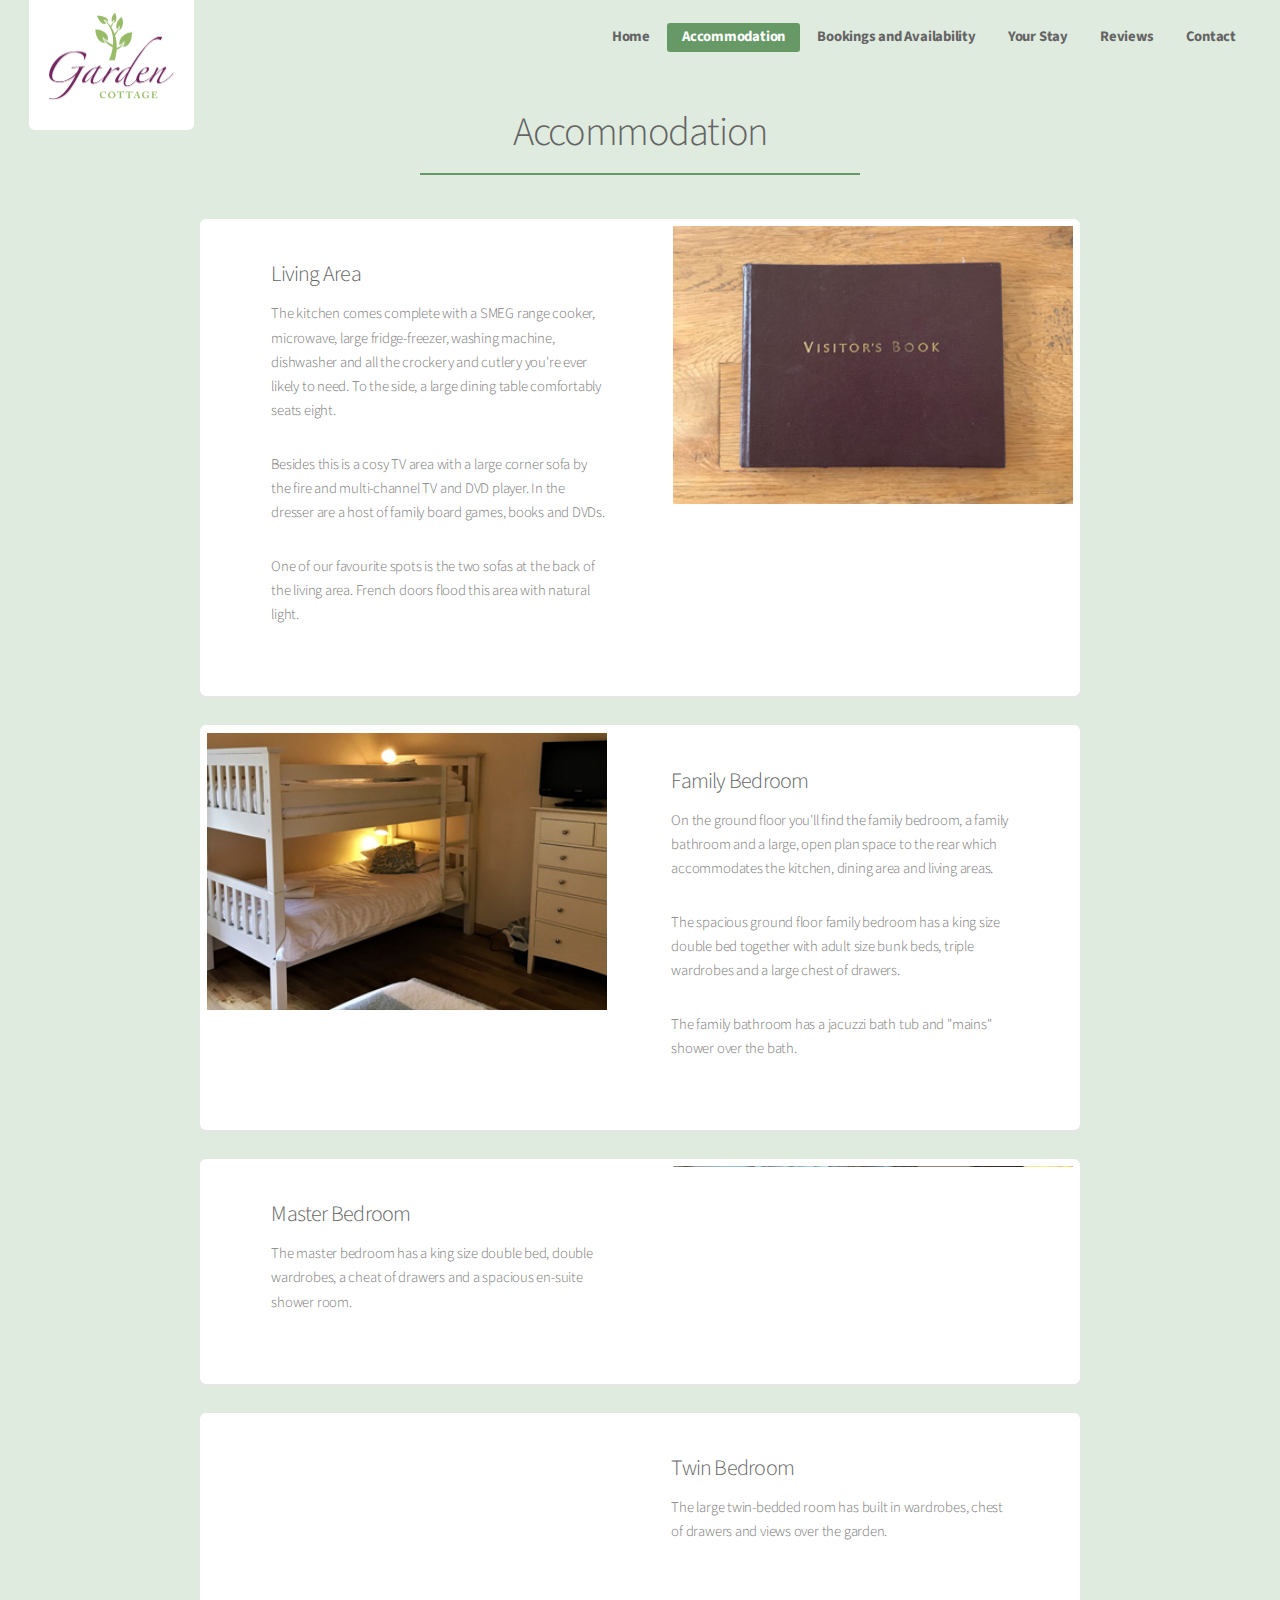
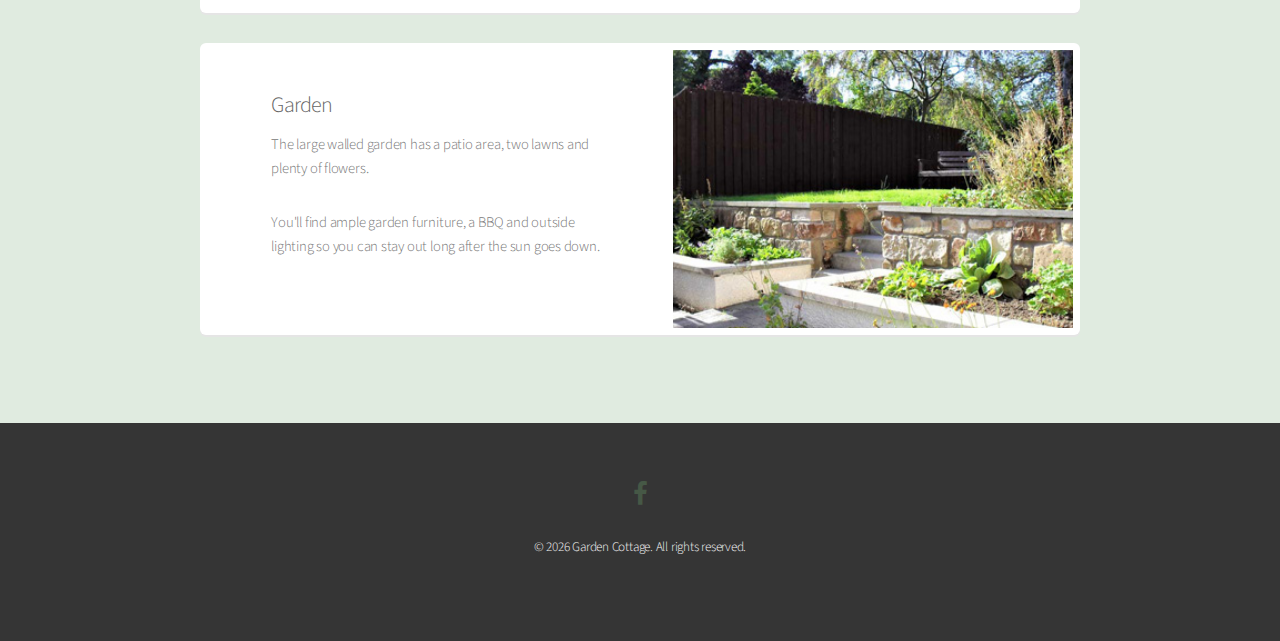
==== commit 1c2f003f: "Updated imports." ====
--- a/accommodation.html
+++ b/accommodation.html
@@ -5,9 +5,8 @@
 		<meta charset="utf-8" />
 		<meta name="viewport" content="width=device-width, initial-scale=1" />
 		<link rel="stylesheet" href="assets/css/main.css" />
-		<link rel="stylesheet" href="assets/css/photoswipe.css" />
-		<link rel="stylesheet" href="assets/css/default-skin/default-skin.css" />
-		<link rel="stylesheet" href="assets/css/gallery.css" />
+		<link rel="stylesheet" href="assets/slick/slick.css" />
+		<link rel="stylesheet" href="assets/slick/slick-theme.css" />
 		<link rel="stylesheet" href="assets/css/font-awesome.min.css" />
 	</head>
 	<body>
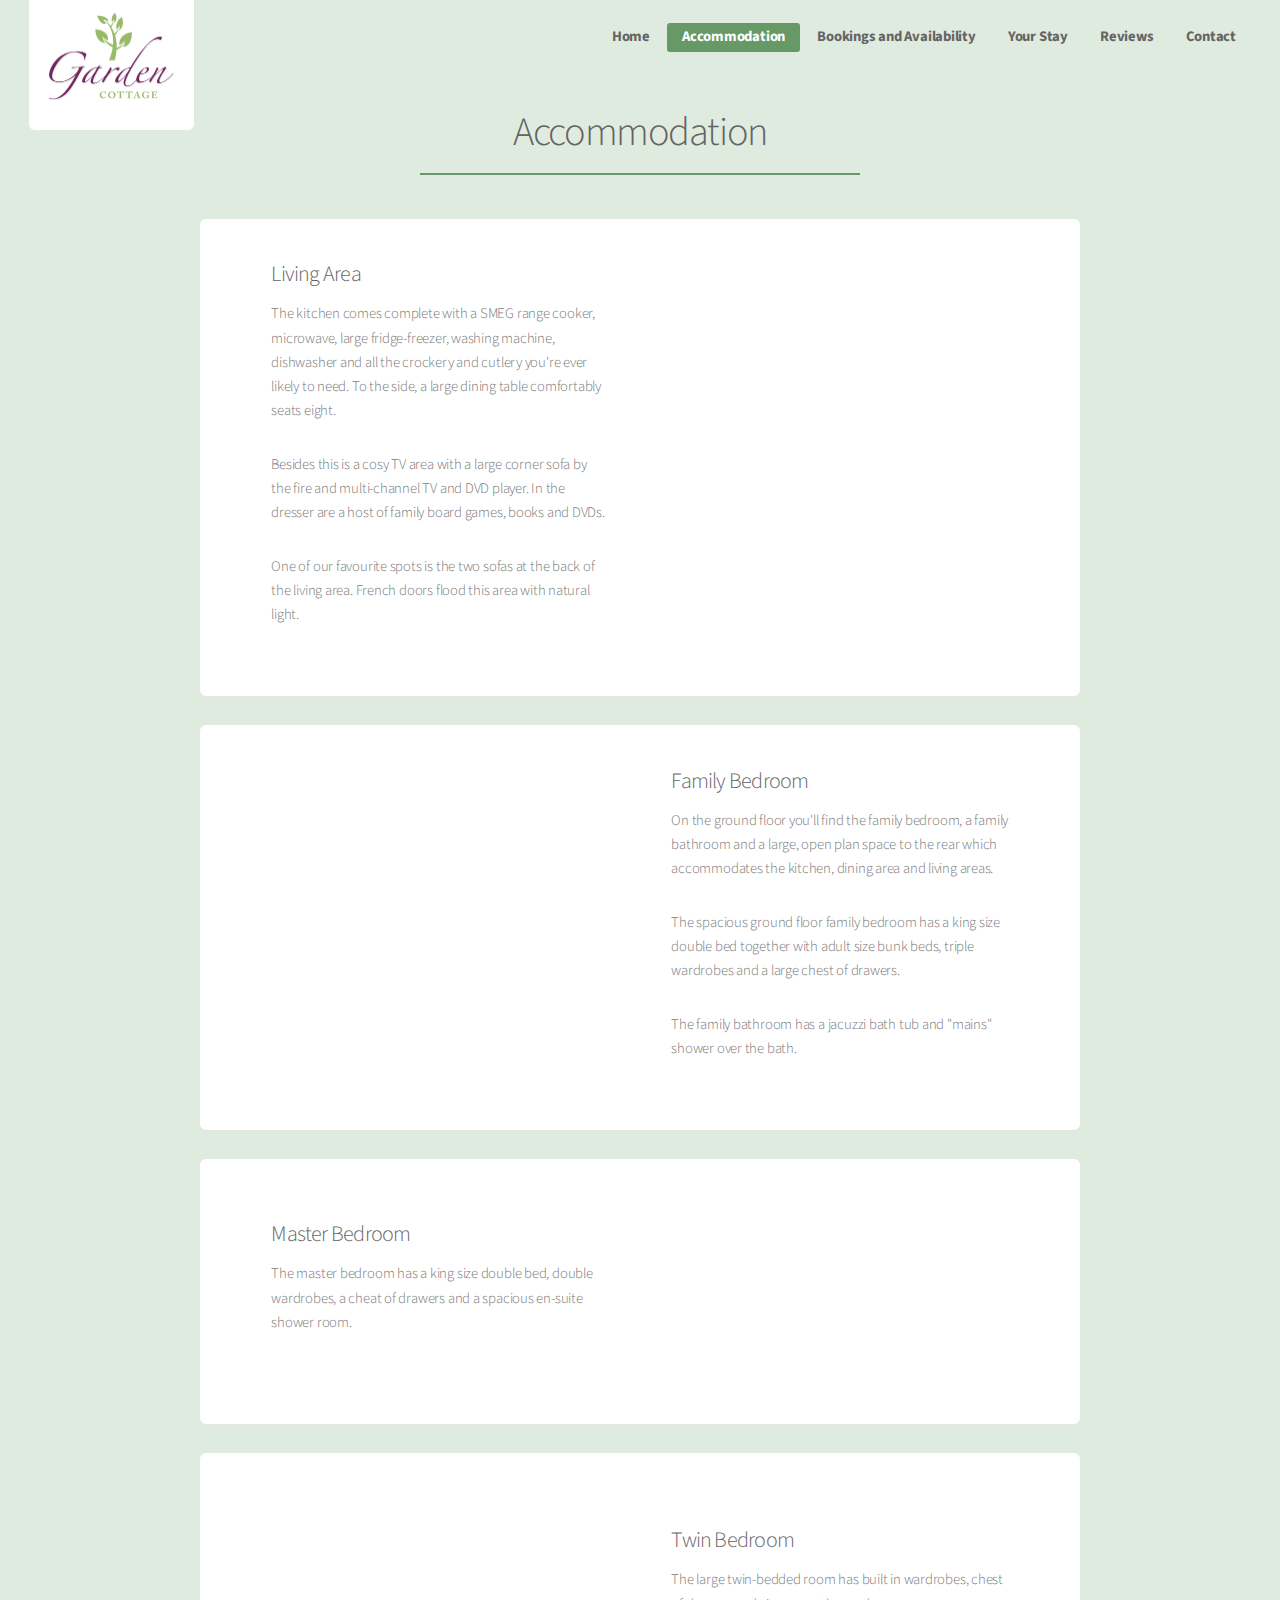
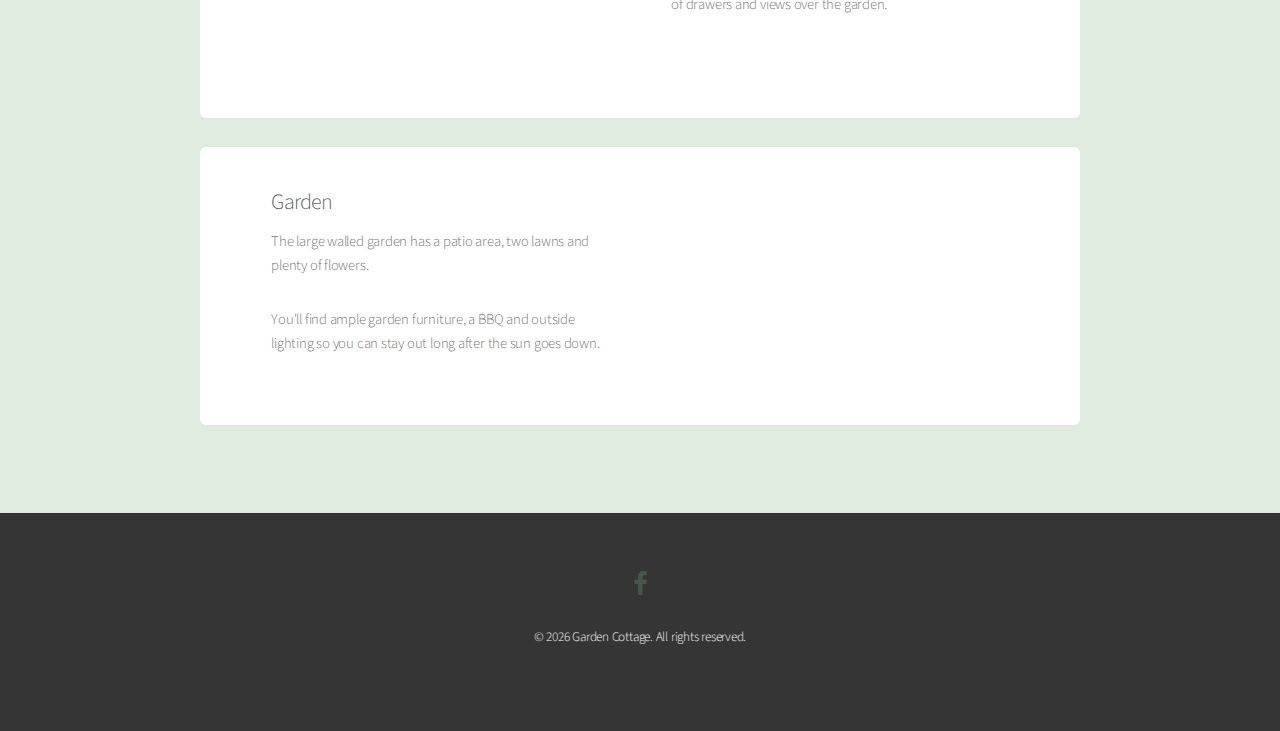
==== commit cbc861a6: "Added slick to accommodation images." ====
--- a/accommodation.html
+++ b/accommodation.html
@@ -36,7 +36,7 @@
 
 					<section class="box special features padding-half">
 						<!-- Spotlight -->
-						<section class="spotlight style1 orient-left content-align-left image-position-center onscroll-image-fade-in">
+						<section class="spotlight style1 orient-left content-align-left image-position-center">
 							<div class="content">
 								<h2>Living Area</h2>
 								<p>The kitchen comes complete with a SMEG range cooker, microwave, large fridge-freezer, washing machine, dishwasher and all the crockery and cutlery you're ever likely to need. To the side, a large dining table comfortably seats eight.</p>
@@ -44,14 +44,14 @@
 								<p>One of our favourite spots is the two sofas at the back of the living area. French doors flood this area with natural light.</p>
 							</div>
 							<div class="image">
-								<div class="cottage-gallery-img">
-									<img src="assets/images/gallery/low/3.jpg" alt="" />
-									<img src="assets/images/gallery/low/4.jpg" alt="" />
-									<img src="assets/images/gallery/low/5.jpg" alt="" />
-									<img src="assets/images/gallery/low/7.jpg" alt="" />
-									<img src="assets/images/gallery/low/11.jpg" alt="" />
-									<img src="assets/images/gallery/low/12.jpg" alt="" />
-									<img src="assets/images/gallery/low/13.jpg" alt="" />
+								<div class="accommodation-gallery">
+									<div><img src="assets/images/gallery/low/3.jpg" alt="" /></div>
+									<div><img src="assets/images/gallery/low/4.jpg" alt="" /></div>
+									<div><img src="assets/images/gallery/low/5.jpg" alt="" /></div>
+									<div><img src="assets/images/gallery/low/7.jpg" alt="" /></div>
+									<div><img src="assets/images/gallery/low/11.jpg" alt="" /></div>
+									<div><img src="assets/images/gallery/low/12.jpg" alt="" /></div>
+									<div><img src="assets/images/gallery/low/13.jpg" alt="" /></div>
 								</div>
 							</div>
 						</section>
@@ -59,7 +59,7 @@
 				
 				<section class="box special features padding-half">
 					<!-- Spotlight -->
-					<section class="spotlight style1 orient-right content-align-left image-position-center onscroll-image-fade-in" id="first">
+					<section class="spotlight style1 orient-right content-align-left image-position-center">
 						<div class="content">
 							<h2>Family Bedroom</h2>
 							<p>On the ground floor you'll find the family bedroom, a family bathroom and a large, open plan space to the rear which accommodates the kitchen, dining area and living areas.</p>
@@ -67,10 +67,10 @@
 							<p>The family bathroom has a jacuzzi bath tub and "mains" shower over the bath.</p>
 						</div>
 						<div class="image">
-							<div class="cottage-gallery-img">
-								<img src="assets/images/gallery/low/9.jpg" alt="" />
-								<img src="assets/images/gallery/low/10.jpg" alt="" />
-								<img src="assets/images/family-bedroom/3.jpg" alt="" />
+							<div class="accommodation-gallery">
+								<div><img src="assets/images/gallery/low/9.jpg" alt="" /></div>
+								<div><img src="assets/images/gallery/low/10.jpg" alt="" /></div>
+								<div><img src="assets/images/family-bedroom/3.jpg" alt="" /></div>
 							</div>
 						</div>
 					</section>
@@ -78,13 +78,13 @@
 
 				<section class="box special features padding-half">
 					<!-- Spotlight -->
-					<section class="spotlight style1 orient-left content-align-left image-position-center onscroll-image-fade-in">
+					<section class="spotlight style1 orient-left content-align-left image-position-center">
 						<div class="content">
 							<h2>Master Bedroom</h2>
 							<p>The master bedroom has a king size double bed, double wardrobes, a cheat of drawers and a spacious en-suite shower room.</p>
 						</div>
 						<div class="image">
-							<div class="cottage-gallery-img">
+							<div class="accommodation-gallery">
 								<div><img src="assets/images/gallery/low/2.jpg" alt="" /></div>
 								<div><img src="assets/images/gallery/low/14.jpg" alt="" /></div>
 							</div>
@@ -94,13 +94,13 @@
 
 				<section class="box special features padding-half">
 					<!-- Spotlight -->
-					<section class="spotlight style1 orient-right content-align-left image-position-center onscroll-image-fade-in">
+					<section class="spotlight style1 orient-right content-align-left image-position-center">
 						<div class="content">
 							<h2>Twin Bedroom</h2>
 							<p>The large twin-bedded room has built in wardrobes, chest of drawers and views over the garden.</p>
 						</div>
 						<div class="image">
-							<div class="cottage-gallery-img">
+							<div class="accommodation-gallery">
 								<div><img src="assets/images/twin-bedroom/1.jpg" alt="" /></div>
 								<div><img src="assets/images/twin-bedroom/2.jpg" alt="" /></div>
 								<div><img src="assets/images/twin-bedroom/3.jpg" alt="" /></div>
@@ -112,17 +112,17 @@
 				
 				<section class="box special features padding-half">
 					<!-- Spotlight -->
-					<section class="spotlight style1 orient-left content-align-left image-position-center onscroll-image-fade-in" id="first">
+					<section class="spotlight style1 orient-left content-align-left image-position-center">
 						<div class="content">
 							<h2>Garden</h2>
 							<p>The large walled garden has a patio area, two lawns and plenty of flowers.</p>
 							<p>You'll find ample garden furniture, a BBQ and outside lighting so you can stay out long after the sun goes down.</p>
 						</div>
 						<div class="image">
-							<div class="cottage-gallery-img">
-							<img src="assets/images/gallery/low/1.jpg" alt="" />
-								<img src="assets/images/gallery/low/17.jpg" alt="" />
-								<img src="assets/images/gallery/low/18.jpg" alt="" />
+							<div class="accommodation-gallery">
+								<div><img src="assets/images/gallery/low/1.jpg" alt="" /></div>
+								<div><img src="assets/images/gallery/low/17.jpg" alt="" /></div>
+								<div><img src="assets/images/gallery/low/18.jpg" alt="" /></div>
 							</div>
 						</div>
 					</section>
--- a/assets/css/main.css
+++ b/assets/css/main.css
@@ -4374,22 +4374,19 @@
 		width: 35%;
 		min-width: 25rem;
 		border-radius: 0;
+		display: flex;
+		align-items: center;
+		justify-content: center;
+		position: relative;
 	}
 
 		.spotlight.style1 .image img {
-			-moz-object-fit: cover;
-			-webkit-object-fit: cover;
-			-ms-object-fit: cover;
-			object-fit: cover;
-			-moz-object-position: center;
-			-webkit-object-position: center;
-			-ms-object-position: center;
-			object-position: center;
 			display: block;
-			position: absolute;
 			top: 0;
 			left: 0;
 			width: 100%;
+			max-height: 250px;
+			max-width: 360px;
 			height: 100%;
 			border-radius: 0;
 		}
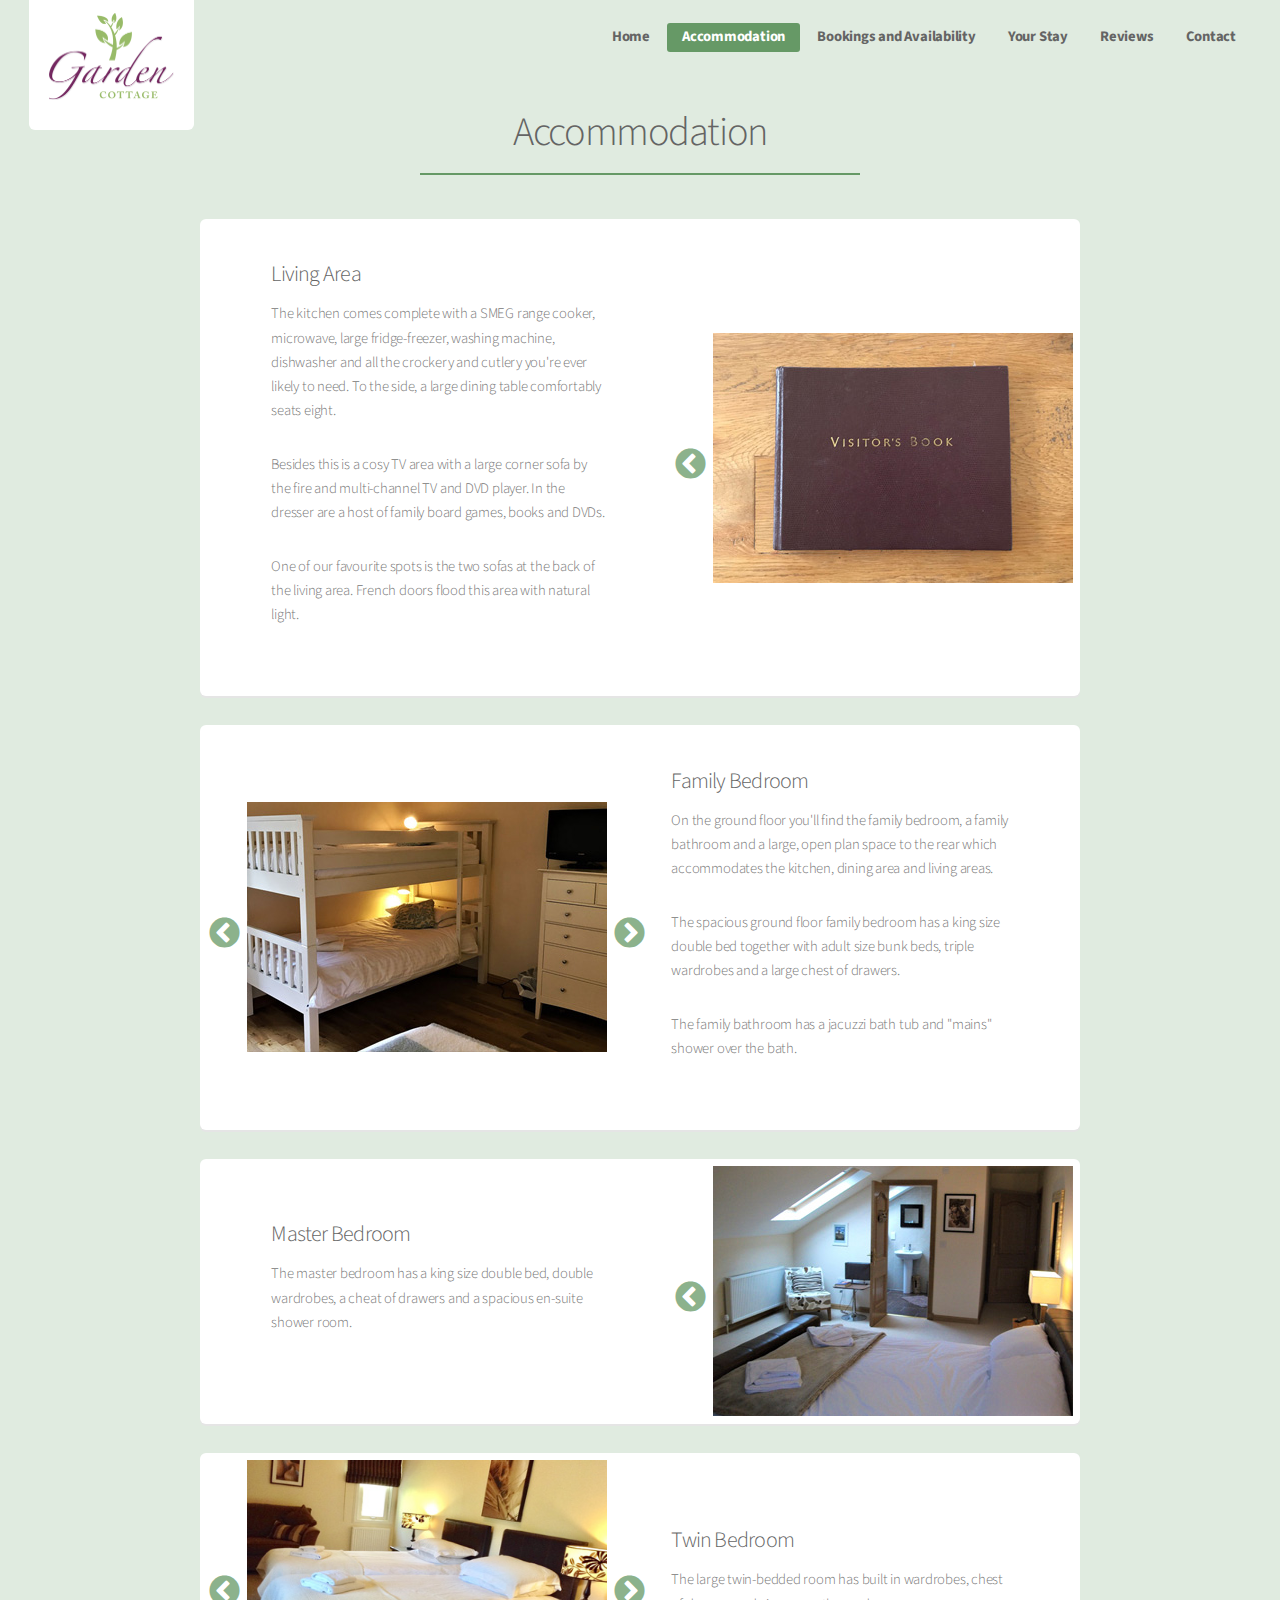
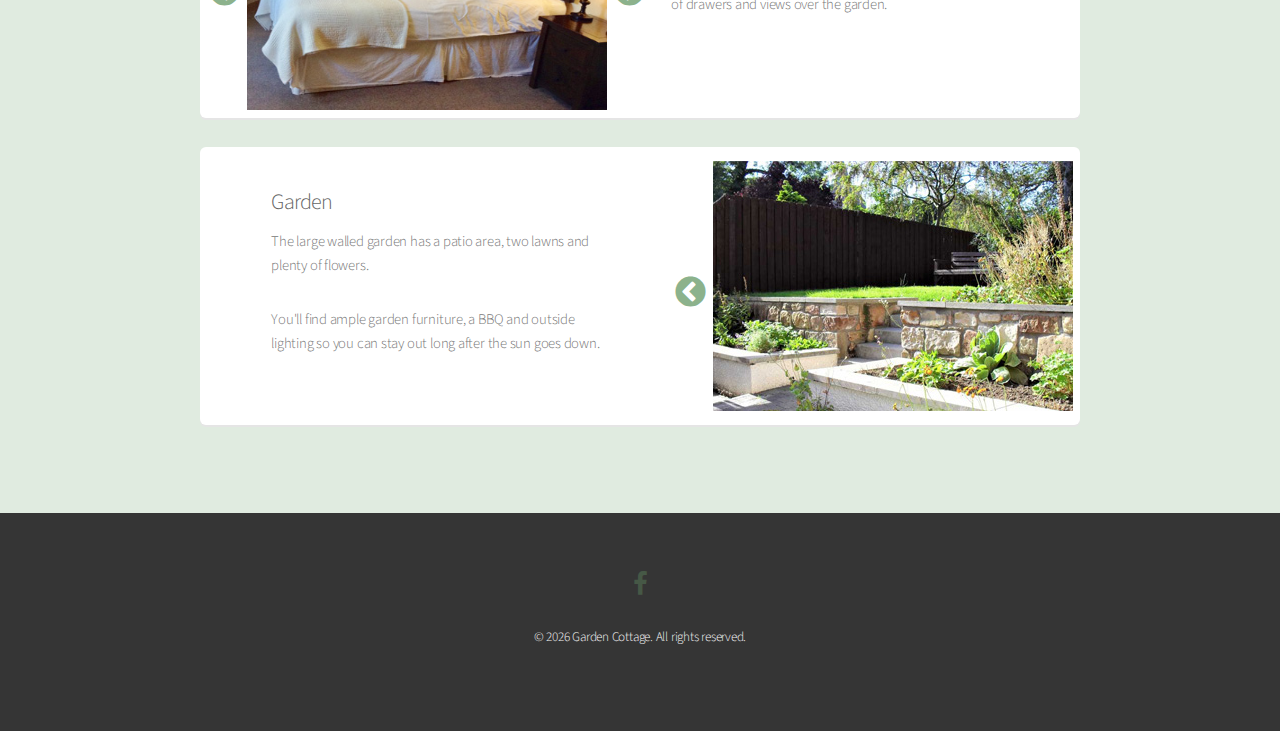
==== commit dccbb629: "Updated carousel images." ====
--- a/accommodation.html
+++ b/accommodation.html
@@ -44,7 +44,7 @@
 								<p>One of our favourite spots is the two sofas at the back of the living area. French doors flood this area with natural light.</p>
 							</div>
 							<div class="image">
-								<div class="accommodation-gallery">
+								<div class="accommodation-gallery-1">
 									<div><img src="assets/images/gallery/low/3.jpg" alt="" /></div>
 									<div><img src="assets/images/gallery/low/4.jpg" alt="" /></div>
 									<div><img src="assets/images/gallery/low/5.jpg" alt="" /></div>
@@ -67,7 +67,7 @@
 							<p>The family bathroom has a jacuzzi bath tub and "mains" shower over the bath.</p>
 						</div>
 						<div class="image">
-							<div class="accommodation-gallery">
+							<div class="accommodation-gallery-2">
 								<div><img src="assets/images/gallery/low/9.jpg" alt="" /></div>
 								<div><img src="assets/images/gallery/low/10.jpg" alt="" /></div>
 								<div><img src="assets/images/family-bedroom/3.jpg" alt="" /></div>
@@ -84,7 +84,7 @@
 							<p>The master bedroom has a king size double bed, double wardrobes, a cheat of drawers and a spacious en-suite shower room.</p>
 						</div>
 						<div class="image">
-							<div class="accommodation-gallery">
+							<div class="accommodation-gallery-3">
 								<div><img src="assets/images/gallery/low/2.jpg" alt="" /></div>
 								<div><img src="assets/images/gallery/low/14.jpg" alt="" /></div>
 							</div>
@@ -100,7 +100,7 @@
 							<p>The large twin-bedded room has built in wardrobes, chest of drawers and views over the garden.</p>
 						</div>
 						<div class="image">
-							<div class="accommodation-gallery">
+							<div class="accommodation-gallery-4">
 								<div><img src="assets/images/twin-bedroom/1.jpg" alt="" /></div>
 								<div><img src="assets/images/twin-bedroom/2.jpg" alt="" /></div>
 								<div><img src="assets/images/twin-bedroom/3.jpg" alt="" /></div>
@@ -119,7 +119,7 @@
 							<p>You'll find ample garden furniture, a BBQ and outside lighting so you can stay out long after the sun goes down.</p>
 						</div>
 						<div class="image">
-							<div class="accommodation-gallery">
+							<div class="accommodation-gallery-5">
 								<div><img src="assets/images/gallery/low/1.jpg" alt="" /></div>
 								<div><img src="assets/images/gallery/low/17.jpg" alt="" /></div>
 								<div><img src="assets/images/gallery/low/18.jpg" alt="" /></div>
--- a/assets/css/main.css
+++ b/assets/css/main.css
@@ -3807,11 +3807,6 @@
 
 .slick-next,
 .slick-prev {
-	color: #fff !important;
-	background: #669966 !important;
-	border-radius: 50%;
-	width: 50px !important;
-	height: 50px !important;
 	z-index: 5;
 }
 
@@ -4322,10 +4317,6 @@
 /* Spotlight (style1) */
 
 .spotlight.style1 {
-	-moz-align-items: -moz-stretch;
-	-webkit-align-items: -webkit-stretch;
-	-ms-align-items: -ms-stretch;
-	align-items: stretch;
 	display: -moz-flex;
 	display: -webkit-flex;
 	display: -ms-flex;
@@ -4371,13 +4362,14 @@
 		-webkit-flex-shrink: 0;
 		-ms-flex-shrink: 0;
 		flex-shrink: 0;
-		width: 35%;
+		width: 43%;
 		min-width: 25rem;
 		border-radius: 0;
-		display: flex;
+		display: block;
 		align-items: center;
 		justify-content: center;
 		position: relative;
+		padding-left: 40px;
 	}
 
 		.spotlight.style1 .image img {
@@ -6107,4 +6099,8 @@
   100% {
     transform: translateY(0);
   }
+}
+
+.image-position-center {
+	align-items: center;
 }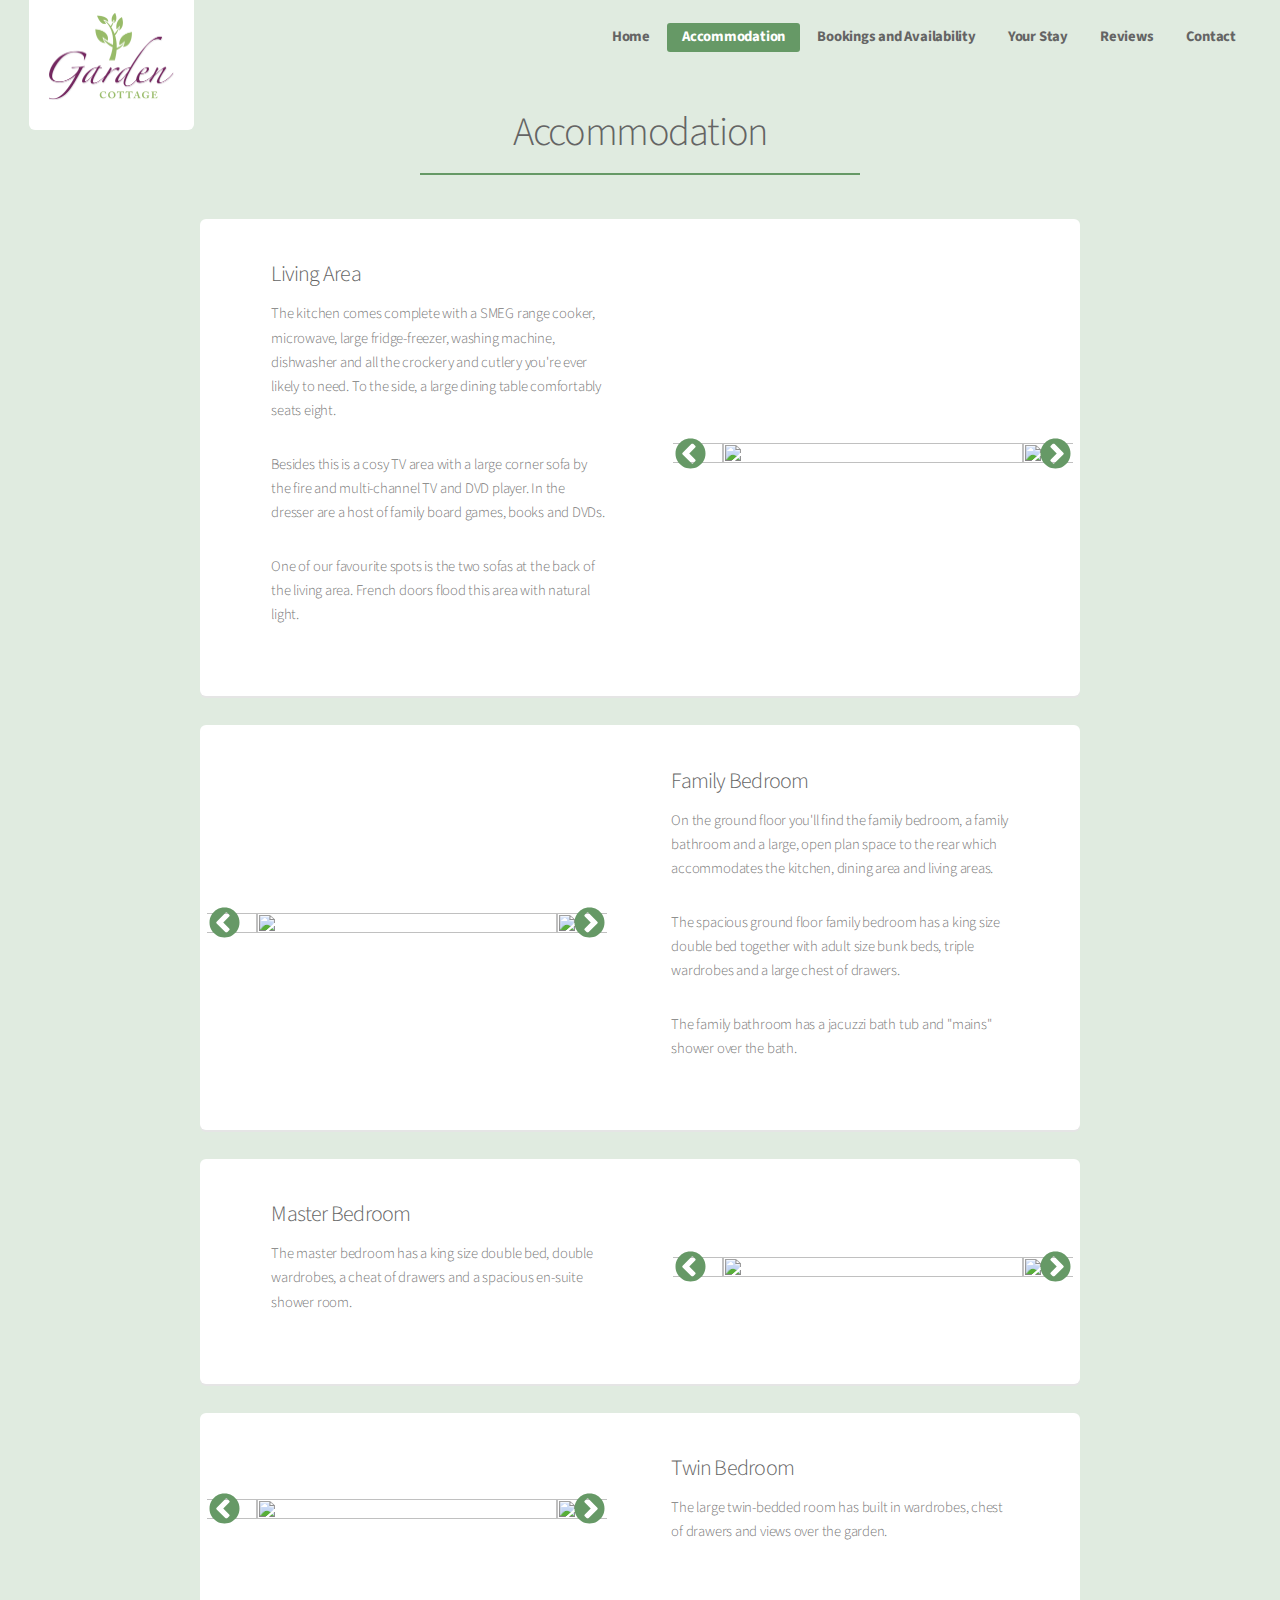
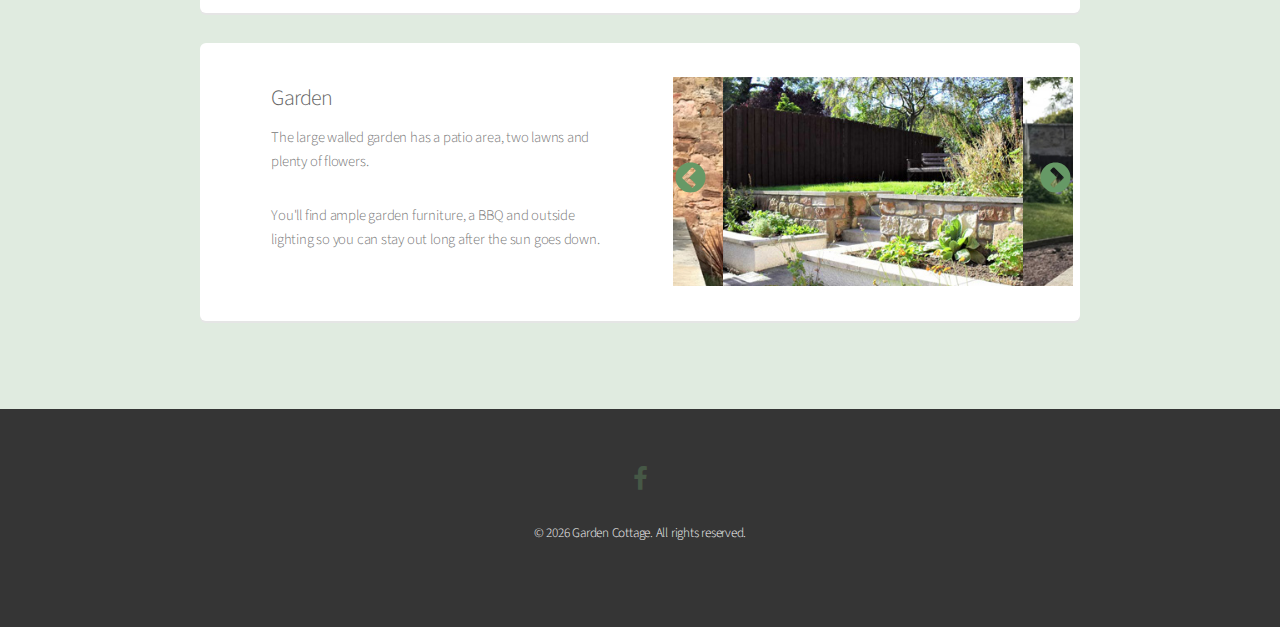
==== commit 20d61d22: "Refactored images" ====
--- a/accommodation.html
+++ b/accommodation.html
@@ -45,13 +45,13 @@
 							</div>
 							<div class="image">
 								<div class="accommodation-gallery-1">
-									<div><img src="assets/images/gallery/low/3.jpg" alt="" /></div>
-									<div><img src="assets/images/gallery/low/4.jpg" alt="" /></div>
-									<div><img src="assets/images/gallery/low/5.jpg" alt="" /></div>
-									<div><img src="assets/images/gallery/low/7.jpg" alt="" /></div>
-									<div><img src="assets/images/gallery/low/11.jpg" alt="" /></div>
-									<div><img src="assets/images/gallery/low/12.jpg" alt="" /></div>
-									<div><img src="assets/images/gallery/low/13.jpg" alt="" /></div>
+									<div><img src="assets/images/accommodation-gallery/1.jpg" alt="" /></div>
+									<div><img src="assets/images/accommodation-gallery/2.jpg" alt="" /></div>
+									<div><img src="assets/images/accommodation-gallery/3.jpg" alt="" /></div>
+									<div><img src="assets/images/accommodation-gallery/4.jpg" alt="" /></div>
+									<div><img src="assets/images/accommodation-gallery/5.jpg" alt="" /></div>
+									<div><img src="assets/images/accommodation-gallery/6.jpg" alt="" /></div>
+									<div><img src="assets/images/accommodation-gallery/7.jpg" alt="" /></div>
 								</div>
 							</div>
 						</section>
@@ -68,9 +68,9 @@
 						</div>
 						<div class="image">
 							<div class="accommodation-gallery-2">
-								<div><img src="assets/images/gallery/low/9.jpg" alt="" /></div>
-								<div><img src="assets/images/gallery/low/10.jpg" alt="" /></div>
-								<div><img src="assets/images/family-bedroom/3.jpg" alt="" /></div>
+								<div><img src="assets/images/accommodation-gallery/8.jpg" alt="" /></div>
+								<div><img src="assets/images/accommodation-gallery/9.jpg" alt="" /></div>
+								<div><img src="assets/images/accommodation-gallery/10.jpg" alt="" /></div>
 							</div>
 						</div>
 					</section>
@@ -85,8 +85,8 @@
 						</div>
 						<div class="image">
 							<div class="accommodation-gallery-3">
-								<div><img src="assets/images/gallery/low/2.jpg" alt="" /></div>
-								<div><img src="assets/images/gallery/low/14.jpg" alt="" /></div>
+								<div><img src="assets/images/accommodation-gallery/11.jpg" alt="" /></div>
+								<div><img src="assets/images/accommodation-gallery/12.jpg" alt="" /></div>
 							</div>
 						</div>
 					</section>
@@ -101,10 +101,10 @@
 						</div>
 						<div class="image">
 							<div class="accommodation-gallery-4">
-								<div><img src="assets/images/twin-bedroom/1.jpg" alt="" /></div>
-								<div><img src="assets/images/twin-bedroom/2.jpg" alt="" /></div>
-								<div><img src="assets/images/twin-bedroom/3.jpg" alt="" /></div>
-								<div><img src="assets/images/twin-bedroom/4.jpg" alt="" /></div>
+								<div><img src="assets/images/accommodation-gallery/13.jpg" alt="" /></div>
+								<div><img src="assets/images/accommodation-gallery/14.jpg" alt="" /></div>
+								<div><img src="assets/images/accommodation-gallery/15.jpg" alt="" /></div>
+								<div><img src="assets/images/accommodation-gallery/16.jpg" alt="" /></div>
 							</div>
 						</div>
 					</section>
--- a/assets/css/main.css
+++ b/assets/css/main.css
@@ -4369,7 +4369,6 @@
 		align-items: center;
 		justify-content: center;
 		position: relative;
-		padding-left: 40px;
 	}
 
 		.spotlight.style1 .image img {
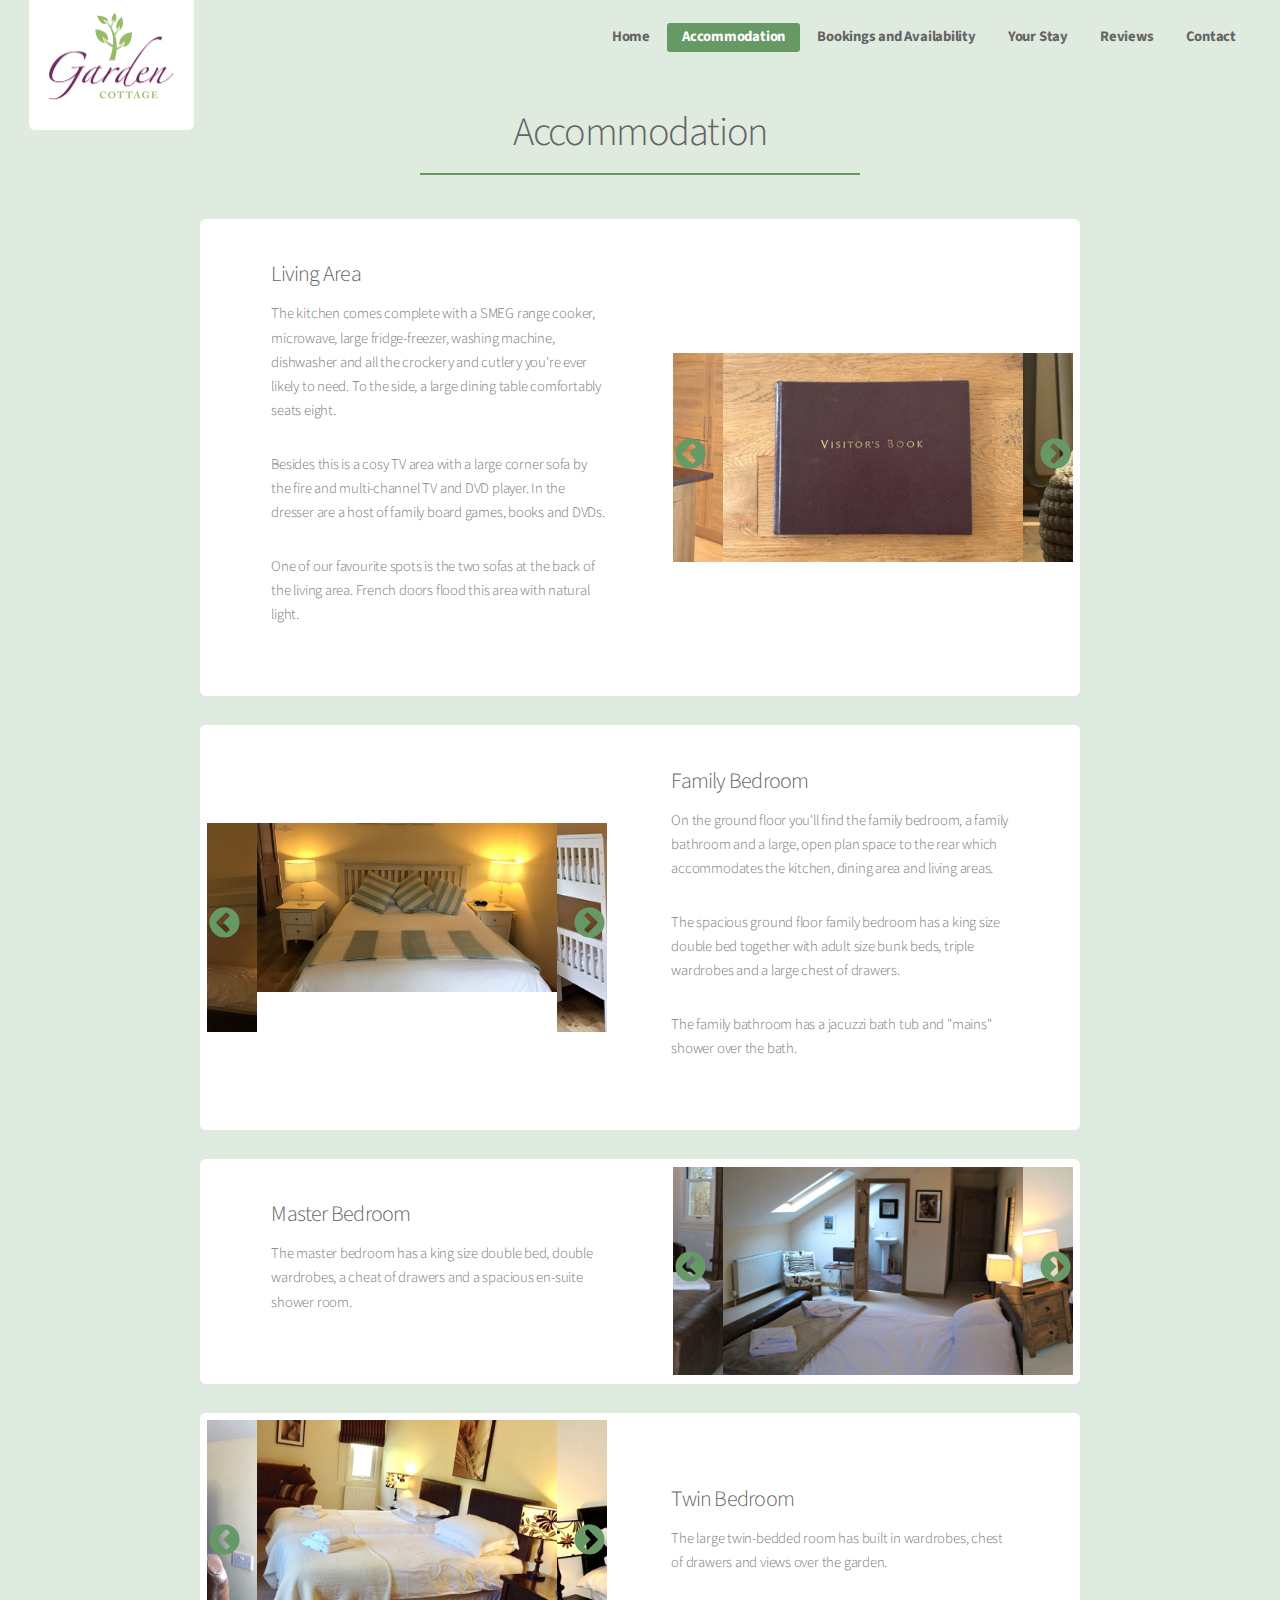
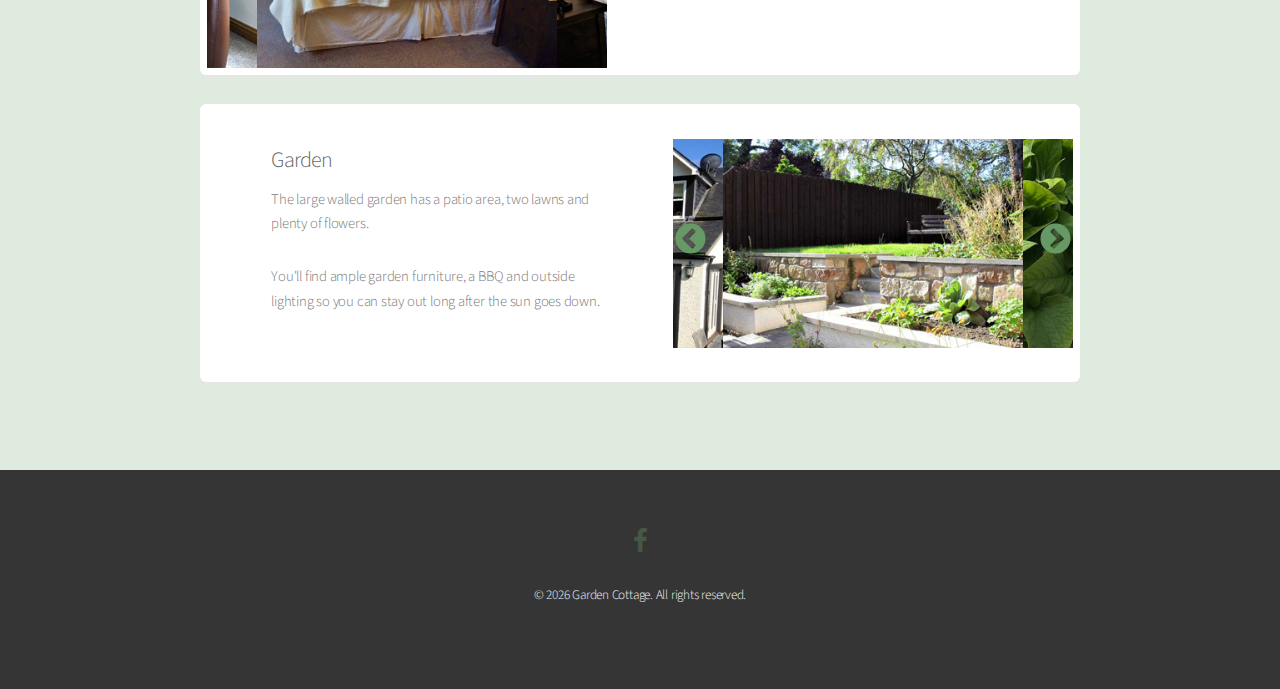
==== commit d2257521: "More refactoring of images" ====
--- a/accommodation.html
+++ b/accommodation.html
@@ -120,9 +120,9 @@
 						</div>
 						<div class="image">
 							<div class="accommodation-gallery-5">
-								<div><img src="assets/images/gallery/low/1.jpg" alt="" /></div>
-								<div><img src="assets/images/gallery/low/17.jpg" alt="" /></div>
-								<div><img src="assets/images/gallery/low/18.jpg" alt="" /></div>
+								<div><img src="assets/images/accommodation-gallery/17.jpg" alt="" /></div>
+								<div><img src="assets/images/accommodation-gallery/18.jpg" alt="" /></div>
+								<div><img src="assets/images/accommodation-gallery/19.jpg" alt="" /></div>
 							</div>
 						</div>
 					</section>
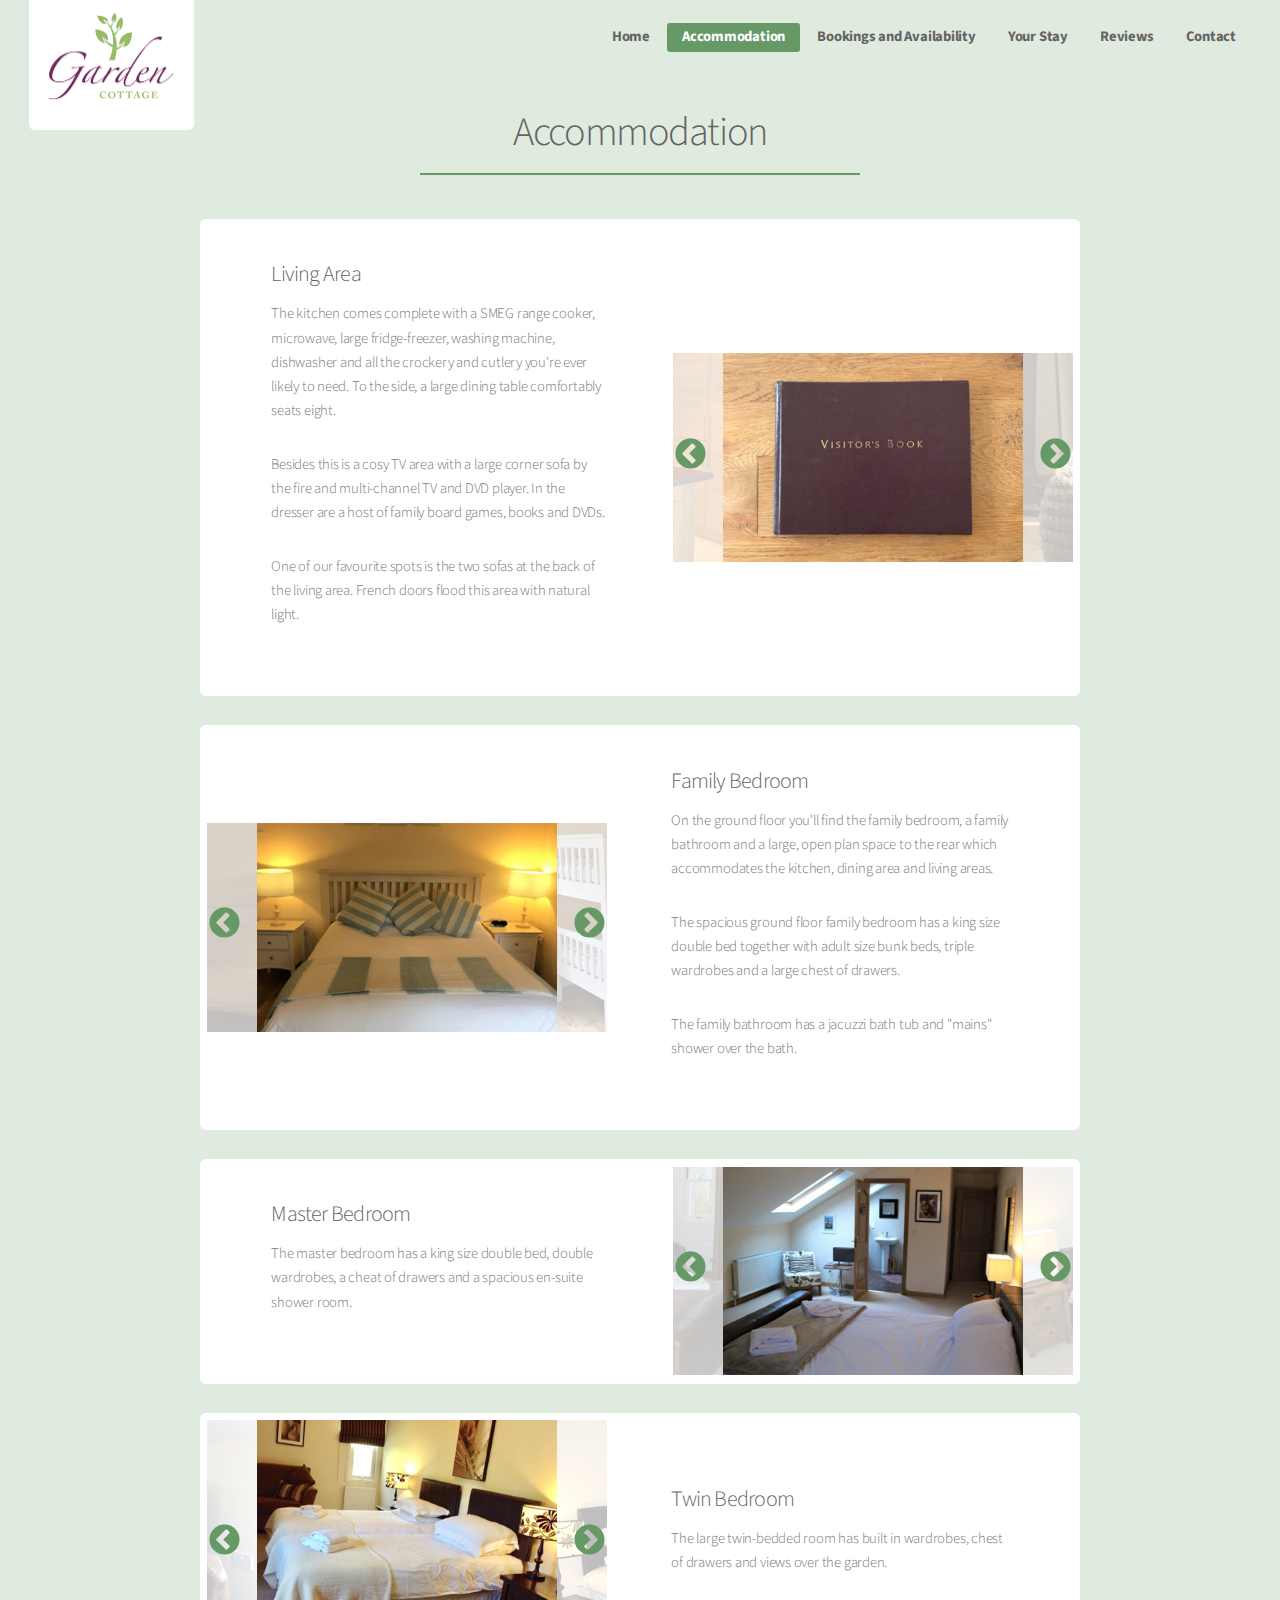
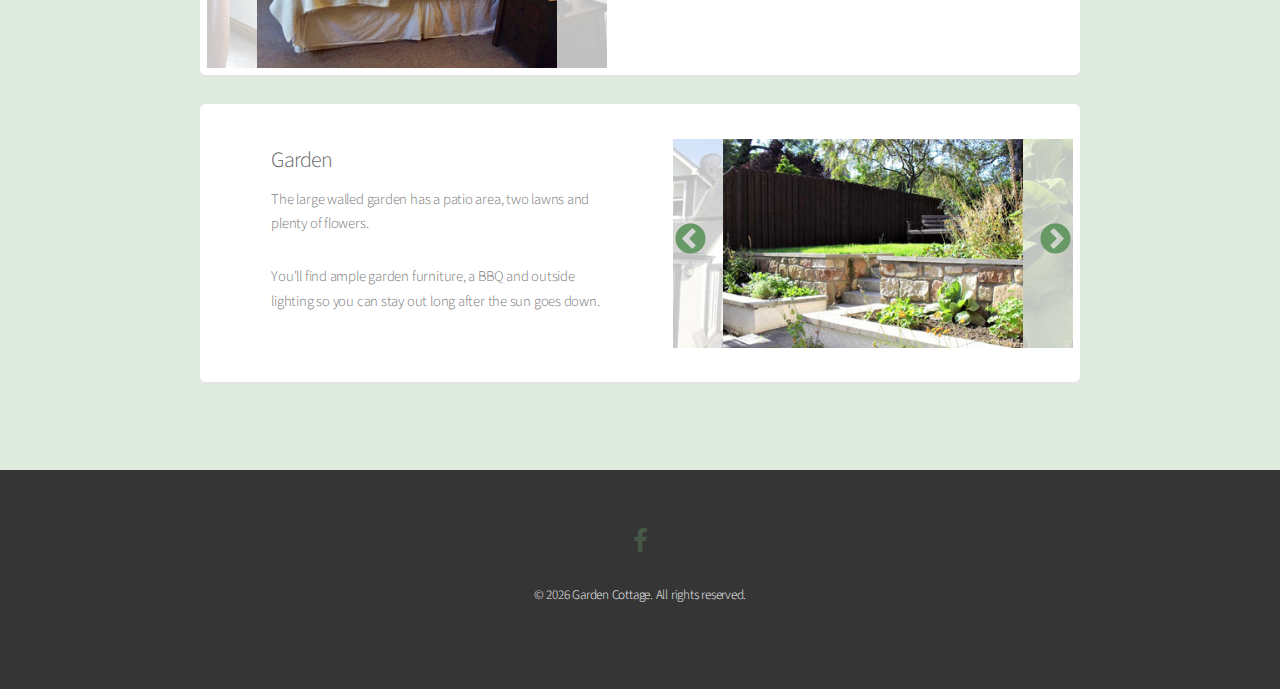
==== commit 1a7e5d7a: "Tweaked slider style and updated image" ====
--- a/accommodation.html
+++ b/accommodation.html
@@ -4,10 +4,10 @@
 		<title>Accommodation - Garden Cottage, Crail</title>
 		<meta charset="utf-8" />
 		<meta name="viewport" content="width=device-width, initial-scale=1" />
-		<link rel="stylesheet" href="assets/css/main.css" />
 		<link rel="stylesheet" href="assets/slick/slick.css" />
 		<link rel="stylesheet" href="assets/slick/slick-theme.css" />
 		<link rel="stylesheet" href="assets/css/font-awesome.min.css" />
+		<link rel="stylesheet" href="assets/css/main.css" />
 	</head>
 	<body>
 		<div id="page-wrapper">
--- a/assets/css/main.css
+++ b/assets/css/main.css
@@ -3808,11 +3808,6 @@
 .slick-next,
 .slick-prev {
 	z-index: 5;
-}
-
-.slick-prev:before,
-.slick-next:before {
-	color: #FFF !important;
 }
 
 .margin-t-2 {
@@ -6102,4 +6097,12 @@
 
 .image-position-center {
 	align-items: center;
+}
+
+.slick-slide {
+	opacity: 0.25;
+}
+
+.slick-slide.slick-active {
+	opacity: 1;
 }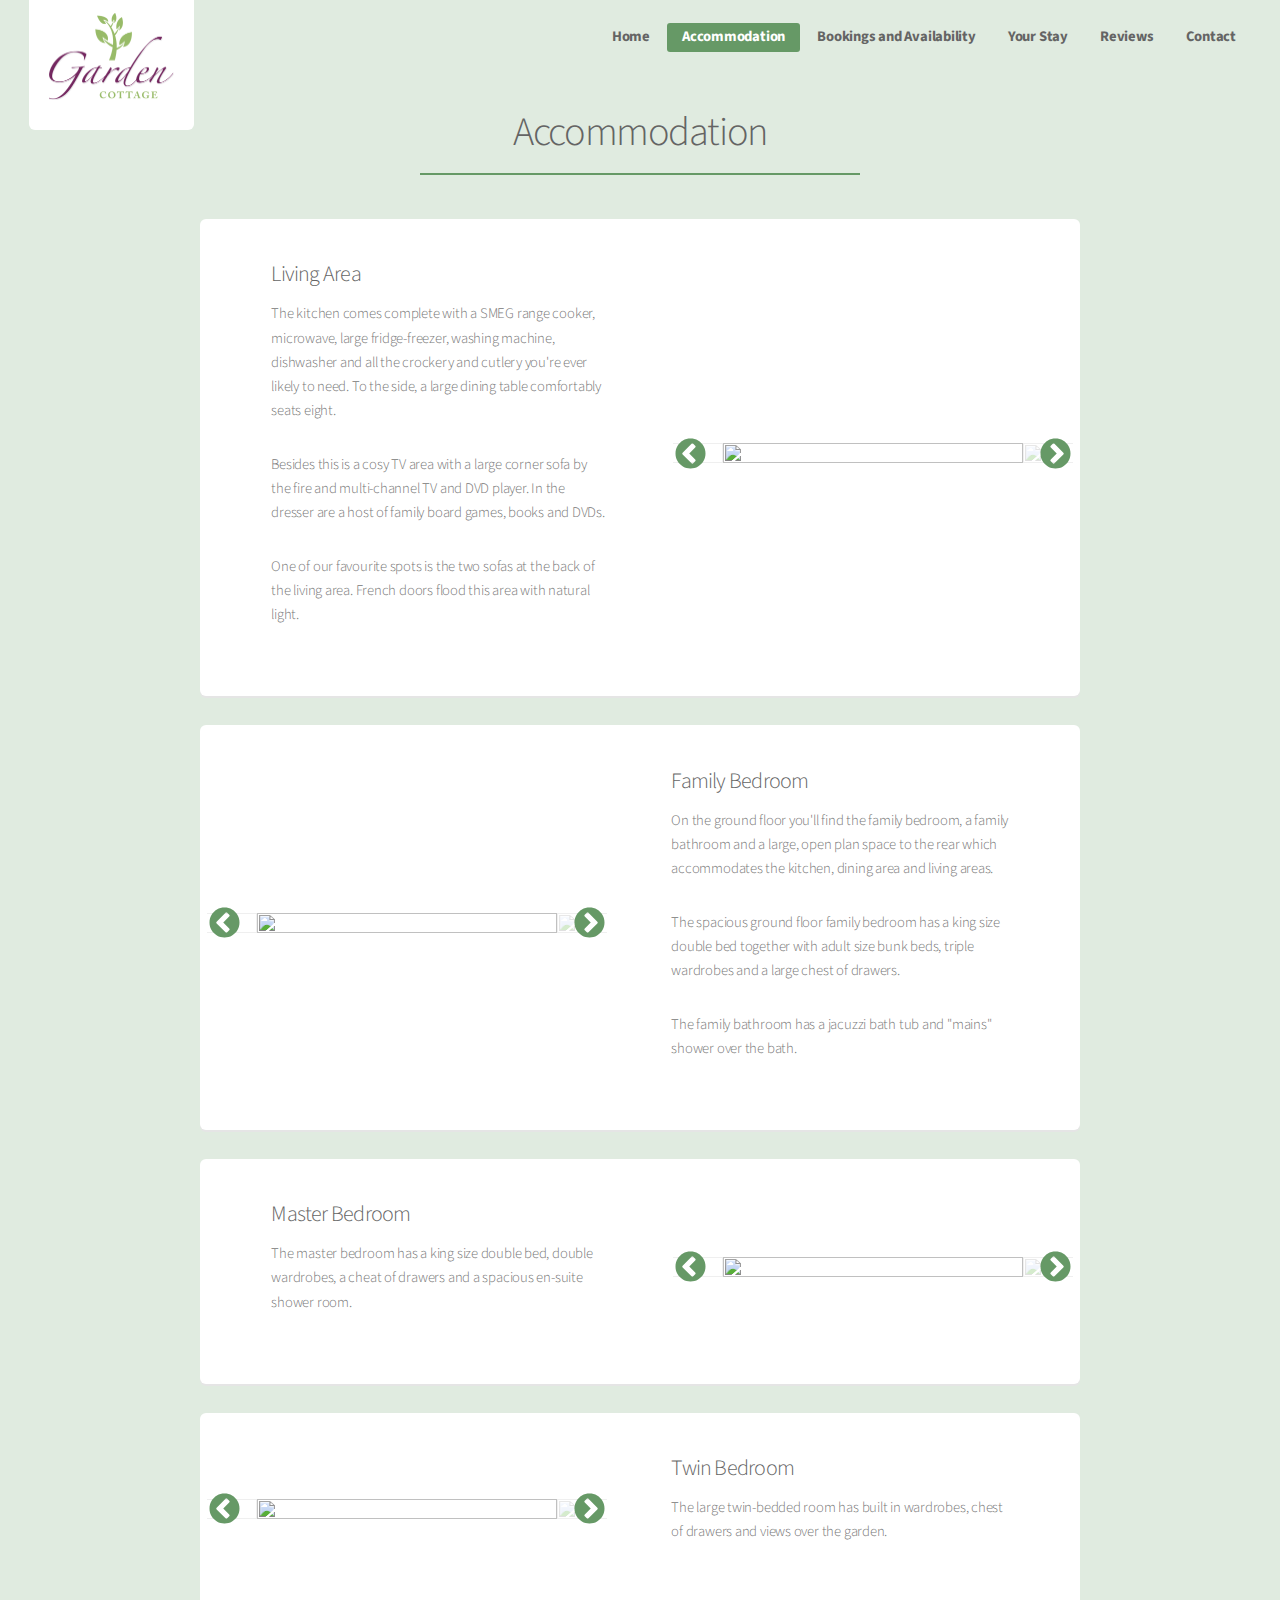
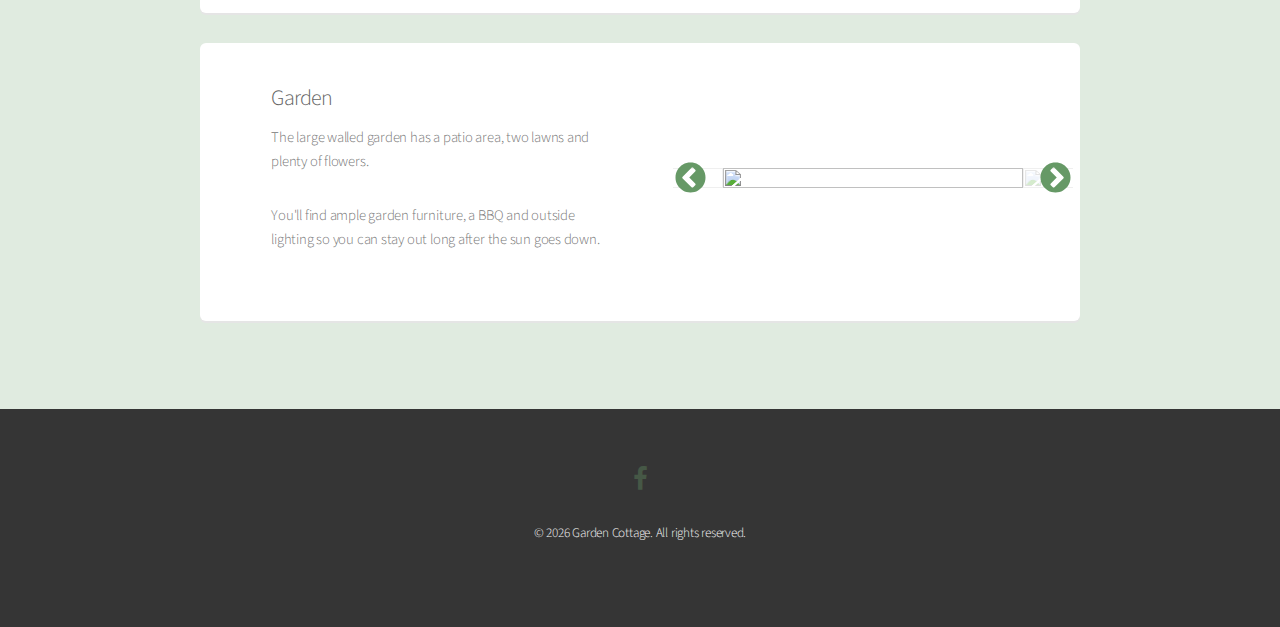
==== commit 9a2cb365: "Added js to load images dynamically." ====
--- a/accommodation.html
+++ b/accommodation.html
@@ -44,14 +44,14 @@
 								<p>One of our favourite spots is the two sofas at the back of the living area. French doors flood this area with natural light.</p>
 							</div>
 							<div class="image">
-								<div class="accommodation-gallery-1">
-									<div><img src="assets/images/accommodation-gallery/1.jpg" alt="" /></div>
-									<div><img src="assets/images/accommodation-gallery/2.jpg" alt="" /></div>
-									<div><img src="assets/images/accommodation-gallery/3.jpg" alt="" /></div>
-									<div><img src="assets/images/accommodation-gallery/4.jpg" alt="" /></div>
-									<div><img src="assets/images/accommodation-gallery/5.jpg" alt="" /></div>
-									<div><img src="assets/images/accommodation-gallery/6.jpg" alt="" /></div>
-									<div><img src="assets/images/accommodation-gallery/7.jpg" alt="" /></div>
+								<div class="accommodation-gallery living-area">
+									<div><img src="assets/images/accommodation/living-area/1.jpg" alt="" /></div>
+									<div><img src="assets/images/accommodation/living-area/2.jpg" alt="" /></div>
+									<div><img src="assets/images/accommodation/living-area/3.jpg" alt="" /></div>
+									<div><img src="assets/images/accommodation/living-area/4.jpg" alt="" /></div>
+									<div><img src="assets/images/accommodation/living-area/5.jpg" alt="" /></div>
+									<div><img src="assets/images/accommodation/living-area/6.jpg" alt="" /></div>
+									<div><img src="assets/images/accommodation/living-area/7.jpg" alt="" /></div>
 								</div>
 							</div>
 						</section>
@@ -67,10 +67,10 @@
 							<p>The family bathroom has a jacuzzi bath tub and "mains" shower over the bath.</p>
 						</div>
 						<div class="image">
-							<div class="accommodation-gallery-2">
-								<div><img src="assets/images/accommodation-gallery/8.jpg" alt="" /></div>
-								<div><img src="assets/images/accommodation-gallery/9.jpg" alt="" /></div>
-								<div><img src="assets/images/accommodation-gallery/10.jpg" alt="" /></div>
+							<div class="accommodation-gallery family-bedroom">
+								<div><img src="assets/images/accommodation/family-bedroom/1.jpg" alt="" /></div>
+								<div><img src="assets/images/accommodation/family-bedroom/2.jpg" alt="" /></div>
+								<div><img src="assets/images/accommodation/family-bedroom/3.jpg" alt="" /></div>
 							</div>
 						</div>
 					</section>
@@ -84,9 +84,9 @@
 							<p>The master bedroom has a king size double bed, double wardrobes, a cheat of drawers and a spacious en-suite shower room.</p>
 						</div>
 						<div class="image">
-							<div class="accommodation-gallery-3">
-								<div><img src="assets/images/accommodation-gallery/11.jpg" alt="" /></div>
-								<div><img src="assets/images/accommodation-gallery/12.jpg" alt="" /></div>
+							<div class="accommodation-gallery master-bedroom">
+								<div><img src="assets/images/accommodation/master-bedroom/1.jpg" alt="" /></div>
+								<div><img src="assets/images/accommodation/master-bedroom/2.jpg" alt="" /></div>
 							</div>
 						</div>
 					</section>
@@ -100,11 +100,11 @@
 							<p>The large twin-bedded room has built in wardrobes, chest of drawers and views over the garden.</p>
 						</div>
 						<div class="image">
-							<div class="accommodation-gallery-4">
-								<div><img src="assets/images/accommodation-gallery/13.jpg" alt="" /></div>
-								<div><img src="assets/images/accommodation-gallery/14.jpg" alt="" /></div>
-								<div><img src="assets/images/accommodation-gallery/15.jpg" alt="" /></div>
-								<div><img src="assets/images/accommodation-gallery/16.jpg" alt="" /></div>
+							<div class="accommodation-gallery twin-bedroom">
+								<div><img src="assets/images/accommodation/twin-bedroom/1.jpg" alt="" /></div>
+								<div><img src="assets/images/accommodation/twin-bedroom/2.jpg" alt="" /></div>
+								<div><img src="assets/images/accommodation/twin-bedroom/3.jpg" alt="" /></div>
+								<div><img src="assets/images/accommodation/twin-bedroom/4.jpg" alt="" /></div>
 							</div>
 						</div>
 					</section>
@@ -119,10 +119,10 @@
 							<p>You'll find ample garden furniture, a BBQ and outside lighting so you can stay out long after the sun goes down.</p>
 						</div>
 						<div class="image">
-							<div class="accommodation-gallery-5">
-								<div><img src="assets/images/accommodation-gallery/17.jpg" alt="" /></div>
-								<div><img src="assets/images/accommodation-gallery/18.jpg" alt="" /></div>
-								<div><img src="assets/images/accommodation-gallery/19.jpg" alt="" /></div>
+							<div class="accommodation-gallery garden">
+								<div><img src="assets/images/accommodation/garden/1.jpg" alt="" /></div>
+								<div><img src="assets/images/accommodation/garden/2.jpg" alt="" /></div>
+								<div><img src="assets/images/accommodation/garden/3.jpg" alt="" /></div>
 							</div>
 						</div>
 					</section>
